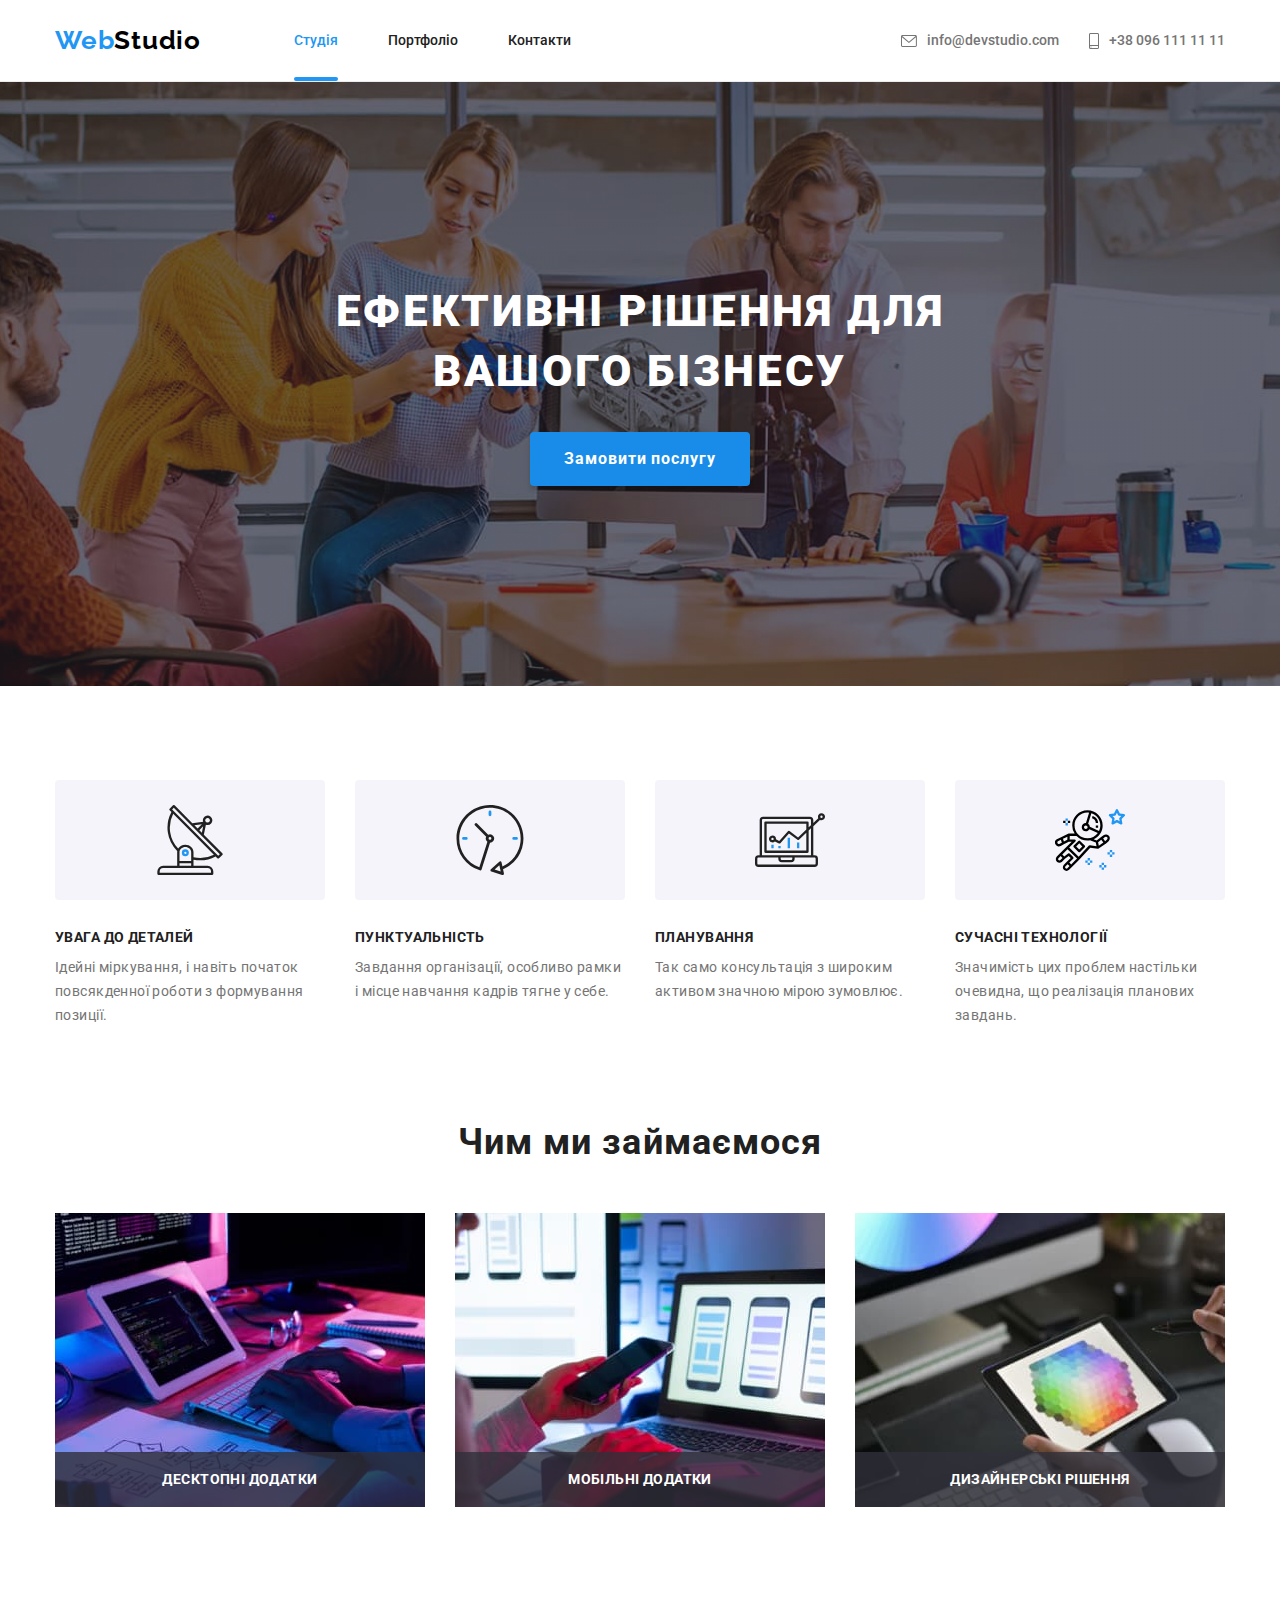
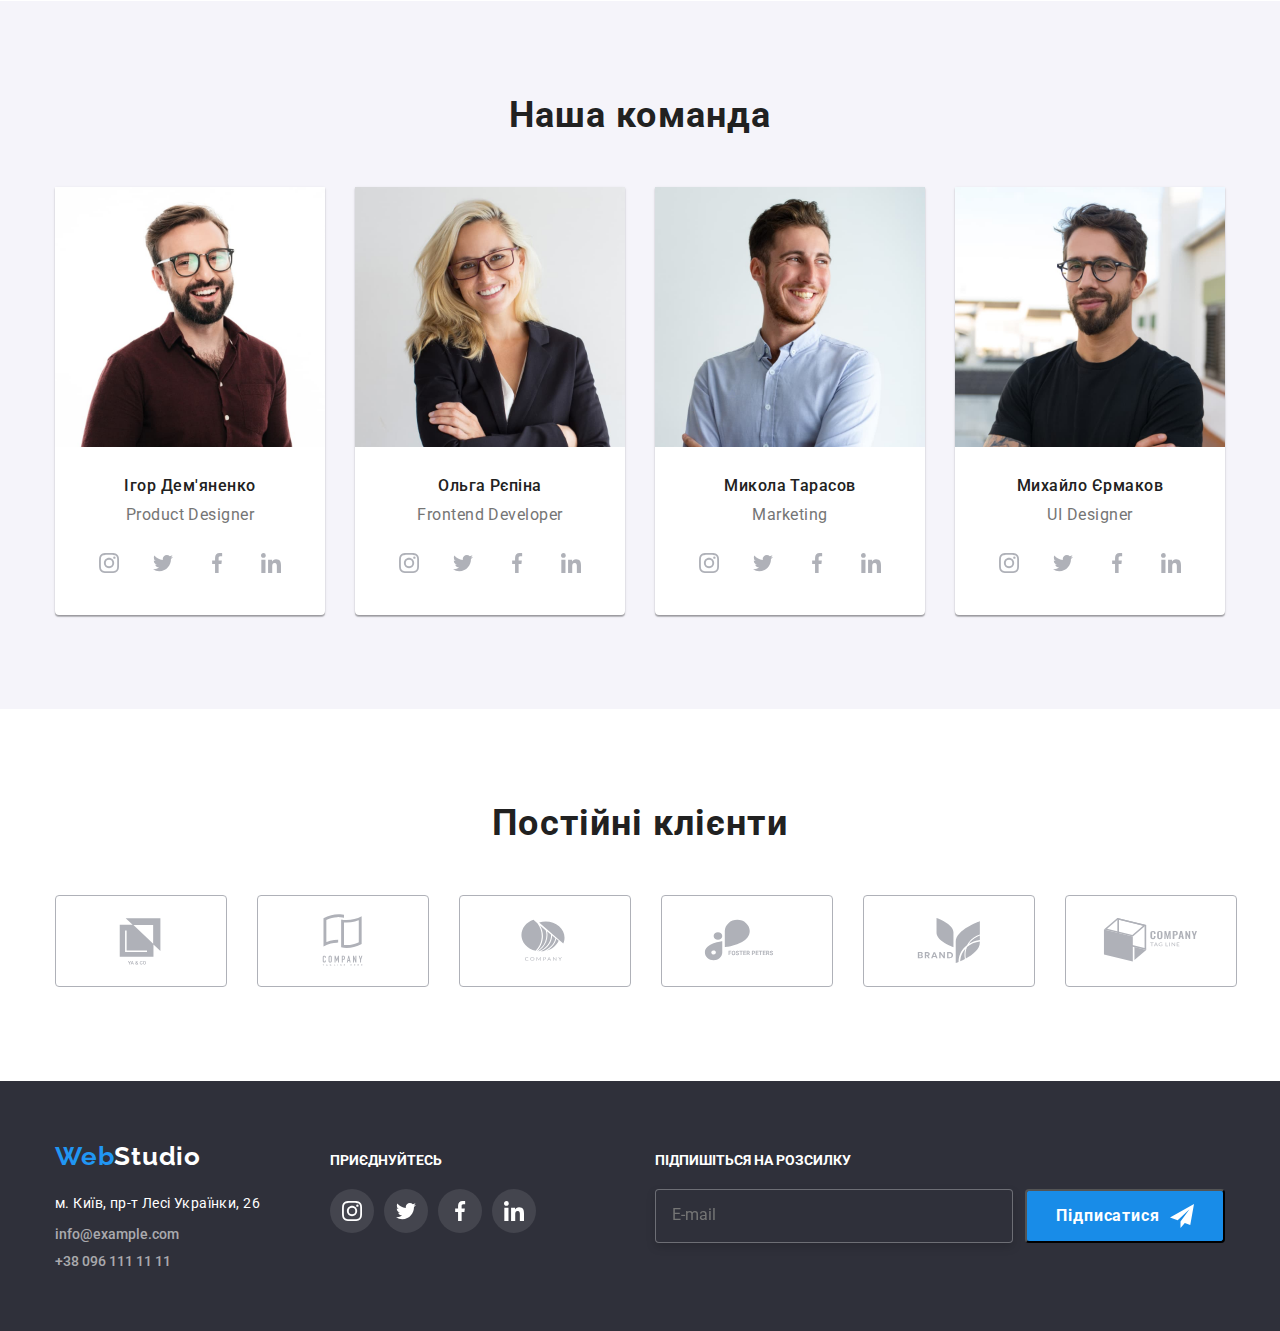
==== index.html @ 21796841 "added sass folder" ====
<!DOCTYPE html>
<html lang="uk">
<head>
    <meta charset="UTF-8">
    <meta http-equiv="X-UA-Compatible" content="IE=edge">
    <meta name="viewport" content="width=device-width, initial-scale=1.0">
    <link rel="preconnect" href="https://fonts.googleapis.com">
    <link rel="preconnect" href="https://fonts.gstatic.com" crossorigin>
    <link href="https://fonts.googleapis.com/css2?family=Raleway:wght@700&family=Roboto:wght@400;500;700;900&display=swap"
        rel="stylesheet">
        <link rel="stylesheet" href="./css/modern-normalize.css">
        <link rel="stylesheet" href="./css/styles.css">
    <title>WebStudio</title>
</head>
<body>
<!--Шапка-->
    <header class="page-header">
        <div class="container header-container">
    <a href="./index.html" class="header-logo"> <span class="logo-web">Web</span><span class="logo-studio">Studio</span></a>
    <nav class="navigation">
    <ul class="navigation-list list">
        <li class="navigation-link"> <a href="./index.html" class="link-current">Студія</a></li>
        <li class="navigation-link"> <a href="./portfolio.html">Портфоліо</a></li>
        <li class="navigation-link"> <a href="">Контакти</a></li>
    </ul>
</nav>
<ul class="contacts-list list">
    <li class="contacts-link"> 
        <a href="mailto:info@devstudio.com" class="contacts">
            <svg class="icon-contact" width="16" height="12">
                <use href="./images/icons.svg#icon-envelope">
    </use>
                </svg>
                info@devstudio.com
            </a>
</li>
    <li class="contacts-link"> 
        <a href="tel:+380961111111" class="contacts">
            <svg class="icon-contact" width="10" height="16">
                <use href="./images/icons.svg#icon-smartphone">
                </use>
            </svg>
            +38 096 111 11 11
        </a>
    </li>
</ul>
</div>
    </header>
<!--Герой-->
    <main>
        <section class="hero section">
            <div class="container">
            <h1 class="hero-text">Ефективні рішення для вашого бізнесу</h1>
            <button type="button" class="hero-btn" data-modal-open>Замовити послугу</button>
            </div>
        </section>
<section class="testimonials section">
    <div class="container">
    <h2 class="visually-hidden">Правила роботи</h2>
    <ul class="testimonials-scroll list">
        <li class="testimonials-item">
            <div class="block-testimonials">
                <svg class="testimonials-icons" width="70" height="70">
                    <use href="./images/icons.svg#icon-antenna">
                    </use>
                </svg>
            </div>
            <h3 class="testimonials-text">Увага до деталей</h3>
            <p class="testimonials-description">Ідейні міркування, і навіть початок повсякденної роботи з формування позиції.</p>
        </li>
        <li class="testimonials-item">
            <div class="block-testimonials">
                <svg class="testimonials-icons" width="70" height="70">
                    <use href="./images/icons.svg#icon-clock">
                    </use>
                </svg>
            </div>
            <h3 class="testimonials-text">Пунктуальність</h3>
            <p class="testimonials-description">Завдання організації, особливо рамки і місце навчання кадрів тягне у себе.</p>
        </li>
        <li class="testimonials-item">
            <div class="block-testimonials">
                <svg class="testimonials-icons" width="70" height="70">
                    <use href="./images/icons.svg#icon-diagram">
                    </use>
                </svg>
            </div>
            <h3 class="testimonials-text">Планування</h3>
            <p class="testimonials-description">Так само консультація з широким активом значною мірою зумовлює.</p>
        </li>
        <li class="testimonials-item">
            <div class="block-testimonials">
                <svg class="testimonials-icons" width="70" height="70">
                    <use href="./images/icons.svg#icon-astronaut">
                    </use>
                </svg>
            </div>
            <h3 class="testimonials-text">Сучасні технології</h3>
            <p class="testimonials-description">Значимість цих проблем настільки очевидна, що реалізація планових завдань.</p>
        </li>
    </ul>
    </div>
</section>
<section class="about-projects section">
    <div class="container">
    <h2 class="about-sections">Чим ми займаємося</h2>
    <ul class="about-scroll list">
        <li class="about-item"><img src="./images/keyboard.jpg" alt="створення коду за макетом" width="370">
            <div class="direction">
            <p class="text-direction">десктопні додатки</p>
        </div>
    </li>
        <li class="about-item"><img src="./images/cellphone.jpg" alt="виконання UX/UI дизайну" width="370">
            <div class="direction">
            <p class="text-direction">мобільні додатки</p>
        </div>
    </li>
        <li class="about-item"><img src="./images/rgb.jpg" alt="підбір кольору за допомогою RGB" width="370">
            <div class="direction">
            <p class="text-direction">дизайнерські рішення</p>
        </div>
    </li>  
</ul>
</div>
</section>
<section class="about-team section">
    <div class="container">
    <h2 class="about-sections">Наша команда</h2>
    <ul class="about-scroll list">
        <li class="team-item"> <img src="./images/team-member1.jpg" alt="Ігор Дем'яненко" width="270">
            <div class="team-description">
            <h3 class="about-names">Ігор Дем'яненко</h3>
        <p lang="en" class="about-jobs">Product Designer</p>
        <ul class="social-list list">
            <li class="teammate-social-item">
                <a href="" class="social-link">
                    <svg class="social-icon" width="20" height="20">
                        <use href="./images/icons.svg#icon-instagram"></use>
                    </svg>
                </a>
            </li>
            <li class="teammate-social-item">
                <a href="" class="social-link">
                    <svg class="social-icon" width="20" height="20">
                        <use href="./images/icons.svg#icon-twitter"></use>
                    </svg>
                </a>
            </li>
            <li class="teammate-social-item">
                <a href="" class="social-link">
                    <svg class="social-icon" width="20" height="20">
                        <use href="./images/icons.svg#icon-facebook"></use>
                    </svg>
                </a>
            </li>
            <li class="teammate-social-item">
                <a href="" class="social-link">
                    <svg class="social-icon" width="20" height="20">
                        <use href="./images/icons.svg#icon-linkedin"></use>
                    </svg>
                </a>
            </li>
        </ul>
    </div>
    </li>
    <li class="team-item"> <img src="./images/team-member2.jpg" alt="Ольга Рєпіна" width="270">
        <div class="team-description">
        <h3 class="about-names">Ольга Рєпіна</h3>
    <p lang="en" class="about-jobs">Frontend Developer</p>
    <ul class="social-list list">
        <li class="teammate-social-item">
            <a href="" class="social-link">
                <svg class="social-icon" width="20" height="20">
                    <use href="./images/icons.svg#icon-instagram"></use>
                </svg>
            </a>
        </li>
        <li class="teammate-social-item">
            <a href="" class="social-link">
                <svg class="social-icon" width="20" height="20">
                    <use href="./images/icons.svg#icon-twitter"></use>
                </svg>
            </a>
        </li>
        <li class="teammate-social-item">
            <a href="" class="social-link">
                <svg class="social-icon" width="20" height="20">
                    <use href="./images/icons.svg#icon-facebook"></use>
                </svg>
            </a>
        </li>
        <li class="teammate-social-item">
            <a href="" class="social-link">
                <svg class="social-icon" width="20" height="20">
                    <use href="./images/icons.svg#icon-linkedin"></use>
                </svg>
            </a>
        </li>
    </ul>
</div>
</li>
    <li class="team-item"><img src="./images/team-member3.jpg" alt="Микола Тарасов" width="270">
        <div class="team-description">
        <h3 class="about-names">Микола Тарасов</h3>
    <p lang="en" class="about-jobs">Marketing</p>
    <ul class="social-list list">
        <li class="teammate-social-item">
            <a href="" class="social-link">
                <svg class="social-icon" width="20" height="20">
                    <use href="./images/icons.svg#icon-instagram"></use>
                </svg>
            </a>
        </li>
        <li class="teammate-social-item">
            <a href="" class="social-link">
                <svg class="social-icon" width="20" height="20">
                    <use href="./images/icons.svg#icon-twitter"></use>
                </svg>
            </a>
        </li>
        <li class="teammate-social-item">
            <a href="" class="social-link">
                <svg class="social-icon" width="20" height="20">
                    <use href="./images/icons.svg#icon-facebook"></use>
                </svg>
            </a>
        </li>
        <li class="teammate-social-item">
            <a href="" class="social-link">
                <svg class="social-icon" width="20" height="20">
                    <use href="./images/icons.svg#icon-linkedin"></use>
                </svg>
            </a>
        </li>
    </ul>
</div>
</li>
    <li class="team-item"><img src="./images/team-member4.jpg" alt="Михайло Єрмаков" width="270">
        <div class="team-description">
        <h3 class="about-names">Михайло Єрмаков</h3>
    <p lang="en" class="about-jobs">UI Designer</p>
    <ul class="social-list list">
        <li class="teammate-social-item">
            <a href="" class="social-link">
                <svg class="social-icon" width="20" height="20">
                    <use href="./images/icons.svg#icon-instagram"></use>
                </svg>
            </a>
        </li>
        <li class="teammate-social-item">
            <a href="" class="social-link">
                <svg class="social-icon" width="20" height="20">
                    <use href="./images/icons.svg#icon-twitter"></use>
                </svg>
            </a>
        </li>
        <li class="teammate-social-item">
            <a href="" class="social-link">
                <svg class="social-icon" width="20" height="20">
                    <use href="./images/icons.svg#icon-facebook"></use>
                </svg>
            </a>
        </li>
        <li class="teammate-social-item">
            <a href="" class="social-link">
                <svg class="social-icon" width="20" height="20">
                    <use href="./images/icons.svg#icon-linkedin"></use>
                </svg>
            </a>
        </li>
    </ul>
</div>
</li>
    </ul>
    </div>
</section>
<!--Постоянные клиенты-->
<section class="clients section">
    <div class="container">
        <h2 class="about-sections">Постійні клієнти</h2>
        <ul class="our-clients list">
            <li class="logo-item"> 
                <a href="" class="clients-logo">
                    <svg class="clients-icon" width="106" height="60">
                    <use href="./images/icons.svg#icon-Client-1">
                    </use>
                    </svg>
                    </a>
            </li>
            <li class="logo-item"> 
                <a href="" class="clients-logo">
                    <svg class="clients-icon" width="106" height="60">
                    <use href="./images/icons.svg#icon-Client-2">
                    </use>
                    </svg>
                    </a>
            </li>
            <li class="logo-item"> 
                <a href="" class="clients-logo">
                    <svg class="clients-icon" width="106" height="60">
                    <use href="./images/icons.svg#icon-Client-3">
                    </use>
                    </svg>
                    </a>
            </li>
            <li class="logo-item"> 
                <a href="" class="clients-logo">
                    <svg class="clients-icon" width="106" height="60">
                    <use href="./images/icons.svg#icon-Client-4">
                    </use>
                    </svg>
                    </a>
                <li class="logo-item"> 
                    <a href="" class="clients-logo">
                        <svg class="clients-icon" width="106" height="60">
                        <use href="./images/icons.svg#icon-Client-5">
                        </use>
                        </svg>
                        </a>
                    <li class="logo-item">
                        <a href="" class="clients-logo">
                            <svg class="clients-icon" width="106" height="60">
                            <use href="./images/icons.svg#icon-Client-6">
                            </use>
                            </svg>
                            </a>
            </li>
        </ul>
    </div>
</section>
    </main>
    <footer class="page-footer">
        <div class="container footer-content">
            <div class="footer-container">
            <a href="./index.html" class="footer-logo"> <span class="footer-web">Web</span><span class="footer-studio">Studio</span></a>
            <address class="contact-address">
                <ul class="footer-contacts-list">
                    <li class="footer-contact-item list">
                        <a href="https://goo.gl/maps/eDtE6KMM95kPjkAP6" target="_blank" rel="noopener noreferrer"
                            class="map-link link">м. Київ, пр-т Лесі Українки, 26</a>
                    </li>
                    <li class="footer-contact-item list">
                        <a href="mailto:info@example.com" class="footer-contact-link link">info@example.com</a>
                    </li>
                    <li class="footer-contact-item list">
                        <a href="tel:+380991111111" class="footer-contact-link link">+38 096 111 11 11</a>
                    </li>
                </ul>
            </address>
        </div>
        <div class="footer-social">
            <h2 class="footer-social-title">приєднуйтесь</h2>
            <ul class="footer-social-list list">
                <li class="footer-social-item">
                    <a href="" class="footer-social-link social-link">
                        <svg class="footer-social-icon social-icon" width="20" height="20">
                            <use href="./images/icons.svg#icon-instagram"></use>
                        </svg>
                    </a>
                </li>
                <li class="footer-social-item">
                    <a href="" class="footer-social-link social-link">
                        <svg class="footer-social-icon social-icon" width="20" height="20">
                            <use href="./images/icons.svg#icon-twitter"></use>
                        </svg>
                    </a>
                </li>
                <li class="footer-social-item">
                    <a href="" class="footer-social-link social-link">
                        <svg class="footer-social-icon social-icon" width="20" height="20">
                            <use href="./images/icons.svg#icon-facebook"></use>
                        </svg>
                    </a>
                </li>
                <li class="footer-social-item">
                    <a href="" class="footer-social-link social-link">
                        <svg class="footer-social-icon social-icon" width="20" height="20">
                            <use href="./images/icons.svg#icon-linkedin"></use>
                        </svg>
                    </a>
                </li>
            </ul>
        </div>
        <div class="subscribe">
            <h2 class="subscribe-text">підпишіться на розсилку</h2>
            <form class="form-subscribe">
                <input type="email" name="email" class="subscribe-input" placeholder="E-mail">
            <button type="submit" class="subscribe-btn">Підписатися<svg class="icon-send" width="24" height="24">
                <use href="./images/icons.svg#icon-icon-send">
                </use>
            </svg></button>
            </form>
        </div>
        </div>
    </footer>
    <div class="backdrop is-hidden" data-modal>
        <div class="modal">
            <button type="button" class="modal-close" data-modal-close>
                <svg class="icon-close" width="18" height="18">
                    <use href="./images/icons.svg#icon-close"></use>
                </svg>
            </button>
            <p class="modal-text">Залиште свої дані, ми вам передзвонимо</p>
            <form class="modal-form">
                <div class="form-field">
                    <label for="name" class="form-label">Ім'я</label>
                    <div class="form-input-wrapper">
                        <input type="text" class="form-input" name="name" id="name" placeholder="">
                        <svg class="modal-icon" width="13" height="13">
                            <use href="./images/icons.svg#icon-person"></use>
                        </svg>
                    </div>  
                </div>
                <div class="form-field">
                    <label for="tel" class="form-label">Телефон</label>
                    <div class="form-input-wrapper">
                        <input type="tel" class="form-input" name="tel" id="tel" placeholder="">
                        <svg class="modal-icon" width="13" height="13">
                        <use href="./images/icons.svg#icon-tel"></use>
                    </svg>
                    </div>
                </div>
                <div class="form-field">
                    <label for="email" class="form-label">Пошта</label>
                    <div class="form-input-wrapper">
                    <input type="email" class="form-input" name="email" id="email" placeholder="">
                    <svg class="modal-icon" width="13" height="13">
                        <use href="./images/icons.svg#icon-mail"></use>
                    </svg>
                    </div>
                </div>
                <div class="comment-field">
                    <label for="user-message" class="modal-input-text">Коментар</label>
                    <textarea class="contact-form-message" name="user-message" id="user-message" placeholder="Введіть текст"></textarea>
                </div>
                <div class="checkbox-field">
                    <input type="checkbox" name="policy" class="modal-checkbox" id="modal-checkbox">
                    <label for="modal-checkbox" class="modal-checkbox-text">Погоджуюся з розсилкою та приймаю<a href="" class="agreement"> Умови договору</a></label>
                </div>
                <button type="submit" class="modal-btn">Відправити</button>
            </form>
        </div>
    </div>
    <script src="./js/modal.js"></script>
    </body>
    </html>
---- css/styles.css ----
:root {
    --primary-color: #ffffff;
    /*Цвет #212121 для ссылок вверху слева, кнопок, названий разделов и заглавий*/
    --title-color: #212121;
    --first-background-color: #2f303a;
    /*Цвет #757575 для контактов вверху справа и описательной части текста*/
    --contacts-list-color: #757575;
    --accent-color: #2196f3;
    --secondary-color: #000000;
    --footer-contact-color: rgba(255, 255, 255, 0.6);
    --border-solid-color: #eeeeee;
    --border-bottom-color: #ececec;
    --about-team-background-color: #f5f4fa;
    --hero-button-background-color: #188CE8;
    --our-clients-logo-color: #AFB1B8;
}
body {
    font-family: 'Roboto', sans-serif;
    background-color: var(--primary-color);
    color: var(--title-color);
}
.list {
    list-style: none;
}
p,
h1,
h2,
h3,
h4,
h5,
h6,
ul {
    margin: 0;
}
ul {
    padding: 0;
}
img {
    display: block;
    max-width: 100%;
    height: auto;
}
.section {
    padding: 94px 0;
}
.container {
    width: 1200px;
    padding: 0 15px;
    margin: 0 auto;
}
/*Шапка*/
.page-header {
    border-bottom: 1px solid var(--border-bottom-color);
}
.header-container {
display: flex;
align-items: center;
}
/*Логотип*/
.header-logo {
    font-family: Raleway;
    font-weight: 700;
    font-size: 26px;
    line-height: 1.2;
    letter-spacing: 0.03em;
    text-decoration: none;
    display: block;
    padding: 25px 0;
}
.logo-web {
color: var(--accent-color);
}
.logo-studio {
color: var(--secondary-color);
}
/*Коробочка для ссылок*/
.navigation {
    margin-left: 93px;
}
/*Коробочка для ссылок слева*/
.navigation-list {
display: flex;
align-items: center;
}
.navigation-list .link-current{
color: var(--accent-color);
}
/*Ссылки в шапке*/
.navigation-link a{
    font-weight: 500;
    font-size: 14px;
    line-height: 1.14;
    color: var(--title-color);
    text-decoration: none;
    display: block;
    padding: 32px 0;
    position: relative;
    transition: color 250ms cubic-bezier(0.4, 0, 0.2, 1);
}
.navigation-list .navigation-link:not(:last-child) {
    margin-right: 50px;
}
.navigation-list .link-current::after {
    content: '';
    display: block;
    width: 100%;
    height: 4px;
    border-radius: 2px;
    position: absolute;
    background-color: var(--accent-color);
    position: absolute;
    left: 0;
    bottom: 0;
}
/*Коробочка для контактов справа*/
.contacts-list {
    display: flex;
    align-items: center;
    margin-left: auto;
}
.contacts-link:not(:last-child) {
    margin-right: 30px;
}
.icon-contact {
    display: flex;
    margin-right: 10px;
    fill: currentColor;
    align-items: center;
    justify-content: center;
    transition: fill 250ms cubic-bezier(0.4, 0, 0.2, 1);
}
.icon-contact:hover {
    fill: var(--accent-color);
}
.contact-item:not(:last-child) {
    margin-right: 50px;
}
.current {
    color: var(--accent-color);
}
.contact-link:hover,
.contact-link:focus {
    color: var(--accent-color);
}
/*Контакты в шапке*/
.contacts-link a{
    font-weight: 500;
    font-size: 14px;
    line-height: 1.14;
    color: var(--contacts-list-color);
    text-decoration: none;
    display: flex;
    padding: 32px 0;
    transition: color 250ms cubic-bezier(0.4, 0, 0.2, 1);
}
.contacts {
    display: flex;
    align-items: center;
    justify-content: center;
}
/*Настройка hover и focus*/
.navigation-list a:hover,
.navigation-list a:focus,
.contact-detail a:hover,
.contact-detail a:focus,
.contacts-list a:hover,
.contacts-list a:focus
{
    color: var(--accent-color);
}
.hero-btn:hover,
.hero-btn:focus {
    background-color: var(--accent-color);
    color: var(--primary-color)
}
.filters-btn:hover,
.filters-btn:focus {
    background-color: var(--accent-color);
    color: var(--primary-color);
    box-shadow: 0px 3px 1px rgba(0, 0, 0, 0.1), 0px 1px 2px rgba(0, 0, 0, 0.08),
            0px 2px 2px rgba(0, 0, 0, 0.12);
}
/*Коробочка "Герой"*/
.hero {
    background-color: var(--first-background-color);
    padding: 200px 0;
    text-align: center;
    background-image: linear-gradient(rgba(47, 48, 58, 0.4),
                rgba(47, 48, 58, 0.4)),
            url(../images/hero-image.jpg);
        background-position: center;
        background-repeat: no-repeat;
        background-size: cover;
        max-width: 1600px;
        margin: 0 auto;
}
/*Название героя*/
.hero-text {
    font-weight: 900;
    font-size: 44px;
    line-height: 1.36;
    text-align: center;
    letter-spacing: 0.06em;
    text-transform: uppercase;
    color: var(--primary-color);
    margin: 0 auto 30px;
    width: 696px;
}
/*Кнопка заказа в разделе герой*/
.hero-btn {
    cursor: pointer;
    font-family: inherit;
    font-weight: 700;
    font-size: 16px;
    line-height: 1.88;
    text-align: center;
    letter-spacing: 0.06em;
    padding: 10px 32px;
    background-color: var(--hero-button-background-color);
    color: var(--primary-color);
    border-radius: 4px;
    border-color: transparent;
    box-shadow: 0px 4px 4px rgba(0, 0, 0, 0.15);
}
/*Коробочка "Правила работы"*/
/*Скрыть название "Правила работы" в разделе студии и "Фильтры" в разделе портфолио*/
.visually-hidden {
    position: absolute;
    white-space: nowrap;
    width: 1px;
    height: 1px;
    overflow: hidden;
    border: 0;
    padding: 0;
    clip: rect(0 0 0 0);
    clip-path: inset(50%);
    margin: -1px;
}
/*Коробочка для правила*/
.testimonials-scroll {
    display: flex;
}
.testionials.item {
        font-weight: normal;
        font-size: 14px;
        line-height: 1.71;
        letter-spacing: 0.03em;
        color: var(--contacts-list-color);
        align-items: center;
}
.testimonials-item:not(:last-child) {
    margin-right: 30px;
}
.block-testimonials {
    background-color: var(--about-team-background-color);
    display: flex;
    height: 120px;
    align-items: center;
    justify-content: center;
    margin-bottom: 30px;
    border-radius: 4px;
}
.testimonials-icons {
    align-items: center;
}
/*Название правил*/
.testimonials-text {
    font-weight: 700;
    font-size: 14px;
    line-height: 1.14;
    letter-spacing: 0.03em;
    text-transform: uppercase;
    color: var(--title-color);
    margin: 0 0 10px 0;
}
/*Описание правил*/
.testimonials-description {
    font-size: 14px;
    line-height: 1.71;
    letter-spacing: 0.03em;
    color: var(--contacts-list-color);
    width: 270px;
}
/*Коробочка "Чем мы занимаемся"*/
.about-projects {
    padding: 0 0 94px 0;
}
/*Название "Чем мы занимаемся""*/
.about-sections {
    font-weight: 700;
    font-size: 36px;
    line-height: 1.16;
    text-align: center;
    letter-spacing: 0.03em;
    color: var(--title-color);
    margin-bottom: 50px;
}
.about-scroll {
    display: flex;
}
.about-item {
    position: relative;
    align-items: center;
}
.about-item:not(:last-child) {
    margin-right: 30px;
}
.direction {
    display: flex;
    justify-content: center;
    width: 100%;
    padding: 27px 0;
    background: rgba(47, 48, 58, 0.8);
    position: absolute;
    left: 0;
    bottom: 0;
}
.text-direction {
    color: var(--primary-color);
    font-size: 14px;
    font-weight: 700;
    line-height: 1.14px;
    letter-spacing: 0.03em;
    text-transform: uppercase; 
}
/*Коробочка "Наша команда"*/
.about-team {
background-color: var(--about-team-background-color);
}
.team-item {
    box-shadow: 0px 1px 3px rgba(0, 0, 0, 0.12), 0px 1px 1px rgba(0, 0, 0, 0.14),
        0px 2px 1px rgba(0, 0, 0, 0.2);
    border-radius: 0px 0px 4px 4px;
    background-color: var(--primary-color);
}
.team-item:not(:last-child) {
    margin-right: 30px;
}
.team-description {
    text-align: center;
    padding: 30px 0;
}
/*Имена сотрудников*/
.about-names {
    font-size: 16px;
    font-weight: 500;
    line-height: 1.18;
    text-align: center;
    letter-spacing: 0.03em;
    color: var(--title-color);
    margin-bottom: 10px;
}
/*Должности сотрудников*/
.about-jobs {
    line-height: 1.18;
    text-align: center;
    letter-spacing: 0.03em;
    color: var(--contacts-list-color);
}
.social-list {
    display: flex;
    justify-content: center;
    margin-top: 16px;
}
.teammate-social-item {
        width: 44px;
        height: 44px;
        background-color: var(--primary-color);
}
.teammate-social-item+.teammate-social-item {
        margin-left: 10px;
 }
 .social-link {
        display: flex;
        align-items: center;
        justify-content: center;
        width: 100%;
        height: 100%;
        color: var(--our-clients-logo-color);
        border-radius: 50%;
        background-color: var(--primary-color);
        transition: color 250ms cubic-bezier(0.4, 0, 0.2, 1),
        background-color 250ms cubic-bezier(0.4, 0, 0.2, 1);
 }
 .social-link:hover,
 .social-link:focus {
     background-color: var(--accent-color);
     color: var(--primary-color);
 }
 .social-icon {
     fill: currentColor;
 }
/*Постоянные клиенты*/
.our-clients {
    display: flex;
}
.logo-item {
    width: 172px;
    height: 92px;
}
.clients-logo {
    display: flex;
    align-items: center;
    justify-content: center;
    border: 1px solid var(--our-clients-logo-color);
    border-radius: 4px;
    box-sizing: border-box;
    color: var(--our-clients-logo-color);
    padding: 16px 32px;
    width: 100%;
    height: 100%;
    transition: color 250ms cubic-bezier(0.4, 0, 0.2, 1),
            border 250ms cubic-bezier(0.4, 0, 0.2, 1);
}
.logo-item:not(:last-child) {
    margin-right: 30px;
}
.clients-logo:hover,
.clients-logo:focus {
    color: var(--accent-color);
    border: 1px solid var(--accent-color);
}
.clients-icon {
    fill: currentColor;
}
.clients-icon:hover,
.clients-icon:focus {
    color: var(--accent-color)
}
/*Футер*/
.page-footer {
background-color: var(--first-background-color);
padding: 60px 0;
}
.footer-content {
    display: flex;
    align-items:baseline;
}
.footer-logo {
    font-family: Raleway;
    font-weight: 700;
    font-size: 26px;
    line-height: 1.2;
    letter-spacing: 0.03em;
    text-decoration: none;
}
.footer-web {
    color: var(--accent-color);
}
.footer-studio {
    color: var(--primary-color);
}
/*Адрес в футере*/
.footer-contacts-list {
    display: block;
}
.contact-address {
    font-style: normal;
    margin-top: 20px;
}
.footer-contact-link {
    font-weight: 500;
    font-size: 14px;
    line-height: 1.33;
    color: var(--footer-contact-color);
    text-decoration: none;
    transition: color 250ms cubic-bezier(0.4, 0, 0.2, 1);
}
.footer-contact-link:hover,
.footer-contact-link:focus {
    color: var(--accent-color);
}
.map-link {
    font-size: 14px;
    line-height: 1.71;
    letter-spacing: 0.03em;
    color: var(--primary-color);
    text-decoration: none;
    transition: color 250ms cubic-bezier(0.4, 0, 0.2, 1);
}
.map-link:hover,
.map-link:focus {
    color: var(--accent-color);
}
.footer-contact-item +.footer-contact-item {
    margin-top: 9px;
}
/*Социальные сети в футере*/
.footer-social {
    margin-left: 70px;
}
.footer-social-title {
        font-size: 14px;
        line-height: 1.14;
        text-align: left;
        letter-spacing: 3%;
        text-transform: uppercase;
        color: var(--primary-color);
        margin-bottom: 20px;
}
.footer-social-list {
    display: flex;
    padding: 0;
}
.footer-social-item {
    width: 44px;
    height: 44px;
}
.footer-social-item:not(:last-child) {
    margin-right: 10px;
}
.footer-social-icon {
    fill: currentColor;
}
.footer-social-link {
    display: flex;
    align-items: center;
    justify-content: center;
    width: 100%;
    height: 100%;
    color: var(--primary-color);
    border-radius: 50%;
    background-color: rgba(255, 255, 255, 0.1);
}
/*Подпишись*/
.subscribe {
    margin-left: auto;
}
.subscribe-text {
    font-size: 14px;
    line-height: 1.14;
    text-align: left;
    text-transform: uppercase;
    color: var(--primary-color);
    margin-bottom: 20px;
}
.form-subscribe {
    display: flex;
}
.subscribe-input {
    align-items: center;
    color: rgba(255, 255, 255, 0.6);
    background-color: var(--first-background-color);
    border: 1px solid rgba(255, 255, 255, 0.3);
    width: 358px;
    padding: 15px 16px;
    filter: drop-shadow(0px 4px 4px rgba(0, 0, 0, 0.15));
    border-radius: 4px;
    margin-right: 12px;
}
.subscribe-btn {
    display: flex;
    justify-content: center;
    align-items: center;
    margin: 0;
    min-width: 200px;
    cursor: pointer;
    font-family: inherit;
    font-weight: 700;
    font-size: 16px;
    line-height: 1.87;
    text-align: center;
    letter-spacing: 0.06em;
    color: var(--primary-color);
    background-color: var(--hero-button-background-color);
    padding: 10px 28px;
    border-radius: 4px;
    transition: border 250ms cubic-bezier(0.4, 0, 0.2, 1),
            background-color 250ms cubic-bezier(0.4, 0, 0.2, 1),
            box-shadow 250ms cubic-bezier(0.4, 0, 0.2, 1);
}
.subscribe-btn:hover,
.subscribe-btn:focus {
    background-color: var(--accent-color);
}
.icon-send {
    fill: currentColor;
    margin-left: 10px;
}
/*Модальное окно*/
.backdrop {
    position: fixed;
    width: 100vw;
    height: 100vh;
    background-color: rgba(0, 0, 0, 0.2);
    top: 0;
    left: 0;
    opacity: 1;
    transition: opacity 250ms cubic-bezier(0.4, 0, 0.2, 1),
        visibility 250ms cubic-bezier(0.4, 0, 0.2, 1);
}

.backdrop.is-hidden .modal {
    transform: translate(-50%, -50%) scale(0.7);
}

.modal {
    position: absolute;
    width: 528px;
    height: 581px;
    background: var(--primary-color);
    box-shadow: 0px 1px 3px rgba(0, 0, 0, 0.12), 0px 1px 1px rgba(0, 0, 0, 0.14),
        0px 2px 1px rgba(0, 0, 0, 0.2);
    border-radius: 4px;
    top: 50%;
    left: 50%;
    transform: scale(1) translate(-50%, -50%);
    transition: transform 250ms cubic-bezier(0.4, 0, 0.2, 1);
    padding: 40px;
}
.modal-close {
    display: flex;
        align-items: center;
        justify-content: center;
        position: absolute;
        width: 30px;
        height: 30px;
        top: 8px;
        right: 8px;
        padding: 6px;
        color: var(--accent-color);
        background-color: var(--primary-color);
        border: 1px solid rgba(0, 0, 0, 0.1);
        border-radius: 50%;
        cursor: pointer;
    
        transition: fill 250ms cubic-bezier(0.4, 0, 0.2, 1),
            border 250ms cubic-bezier(0.4, 0, 0.2, 1);
}
.modal-close:hover,
.modal-close:focus {
    fill: currentColor;
    border: 1px solid var(--accent-color);
}
.is-hidden {
    visibility: hidden;
    opacity: 0;
    pointer-events: none;
}
.modal-text {
    position: relative;
    font-size: 20px;
    font-weight: 700;
    line-height: 1.15;
    text-align: center;
    letter-spacing: 0.03em;
    color: var(--title-color);
    margin-bottom: 12px;
}
.modal-form {
    display: block;
}
.form-field {
    margin-bottom: 10px;
}
.comment-field {
    display: flex;
    flex-direction: column;
    margin-bottom: 20px;
}
.modal-input-text {
    display: flex;
    flex-direction: column;
    margin-bottom: 4px;
    font-size: 12px;
    line-height: 1.17;
    letter-spacing: 0.01em;
    color: var(--contacts-list-color);
}
.form-label {
    display: flex;
    flex-direction: column;
    margin-bottom: 4px;
    font-size: 12px;
    line-height: 1.17;
    letter-spacing: 0.01em;
    color: var(--contacts-list-color);
}
.form-input-wrapper {
    position: relative;
}
.form-input:focus {
    border: 1px solid var(--accent-color);
}
.form-input:hover+.modal-icon,
.form-input:focus+.modal-icon {
    fill: var(--accent-color);
}
.form-input {
    transition: color 250ms cubic-bezier(0.4, 0, 0.2, 1),
            border 250ms cubic-bezier(0.4, 0, 0.2, 1);
    margin: 0;
    width: 100%;
    font-size: 14px;
    color: var(--secondary-color);
    padding: 12px 42px;
    border-radius: 4px;
    border: 1px solid rgba(33, 33, 33, 0.2);
    box-sizing: border-box;
}
.form-input:hover,
.form-input:focus,
.contact-form-message:hover,
.contact-form-message:focus {
    outline: 0;
    border: 1px solid var(--accent-color);
}
.contact-form-message {
    transition: color 250ms cubic-bezier(0.4, 0, 0.2, 1),
            border 250ms cubic-bezier(0.4, 0, 0.2, 1);
    width: 100%;
    height: 120px;
    padding: 12px 16px;
    border-radius: 4px;
    border: 1px solid rgba(33, 33, 33, 0.2);
    resize: none;
    color: var(--secondary-color);
}
.contact-form-message::placeholder {
    color: rgba(117, 117, 117, 0.5);
    font-size: 14px;
    line-height: 1.17;
    text-align: left;
    vertical-align: top;
    letter-spacing: 0.01em;
}
.checkbox-field {
    transition: color 250ms cubic-bezier(0.4, 0, 0.2, 1),
        outline 250ms cubic-bezier(0.4, 0, 0.2, 1),
        border 250ms cubic-bezier(0.4, 0, 0.2, 1);
    margin-bottom: 30px;
    display: flex;
    justify-content: center;
    align-items: center;
}
.modal-checkbox {
    position: absolute;
    appearance: none;
    -webkit-appearance: none;
    -moz-appearance: none;
}
.modal-checkbox-text {
    display: flex;
    justify-content: center;
    align-items: center;
    font-size: 14px;
    line-height: 1.7;
    letter-spacing: 0.03em;
    color: var(--contacts-list-color);
    width: 425px;
}
.modal-checkbox-text::before {
    content: "";
    width: 16px;
    height: 15px;
    border: 1px solid var(--title-color);
    margin-right: 7px;
    display: block;
    border-radius: 2px;
    transition: background-color 250ms cubic-bezier(0.4, 0, 0.2, 1);
}
.modal-checkbox:checked:focus+.modal-checkbox-text::before {
    background-color: var(--accent-color);
    background-image: url(../images/check.svg);
    background-size: cover;
    background-origin: border-box;
    background-position: center;
    background-repeat: no-repeat;
    border: none;
}
.agreement {
    margin-left: 5px;
    text-decoration-line: underline;
    text-decoration-skip-ink: none;
    color: var(--accent-color);
}
.modal-icon {
    transition: fill 250ms cubic-bezier(0.4, 0, 0.2, 1);
    position: absolute;
    top: 50%;
    left: 12px;
    transform: translateY(-50%);
    fill: var(--title-color);
}
.modal-btn {
    display: block;
    margin: 0 auto;
    cursor: pointer;
    font-family: inherit;
    font-weight: 700;
    font-size: 16px;
    line-height: 1.88;
    text-align: center;
    letter-spacing: 0.06em;
    padding: 10px 52px;
    background-color: var(--accent-color);
    color: var(--primary-color);
    border-radius: 4px;
    border: none;
}
.modal-btn:hover {
    background-color: var(--hero-button-background-color);
    box-shadow: 0px 4px 4px rgba(0, 0, 0, 0.15);
    transition: box-shadow 250ms cubic-bezier(0.4, 0, 0.2, 1);
}
/*Страница портфолио*/
/*Секция с кнопками фильтра*/
.filters-list {
    display: flex;
    justify-content: center;
    margin-bottom: 34px;
}
/*Кнопки фильтра*/
.filters-btn {
    cursor: pointer;
    font-family: inherit;
    font-weight: 500;
    font-size: 16px;
    line-height: 1.62;
    text-align: center;
    letter-spacing: 0.03em;
    color: var(--title-color);
    background-color: var(--about-team-background-color);
    padding: 6px 22px;
    border-radius: 4px;
    border: none;
    transition: color 250ms cubic-bezier(0.4, 0, 0.2, 1),
            background-color 250ms cubic-bezier(0.4, 0, 0.2, 1),
            box-shadow 250ms cubic-bezier(0.4, 0, 0.2, 1);
}
.filters-item:not(:last-child) {
    margin-right: 8px;
}
/*Секция с перечнем проектов*/

/*Коробочка для проектов*/
.project {
    display: flex;
    flex-wrap: wrap;
}

.project-list {
    background: var(--primary-color);
    box-sizing: border-box;
    transition: box-shadow 250ms cubic-bezier(0.4, 0, 0.2, 1);
}
.project-list:not(:nth-child(3n)) {
    margin-right: 30px;
}

.project-list:not(:nth-last-child(-n + 3)) {
    margin-bottom: 30px;
}
.project-item {
    display: block;
    text-decoration: none;
    transition: box-shadow 250ms cubic-bezier(0.4, 0, 0.2, 1);
}
.project-item:hover,
.project-item:focus {
    box-shadow: 0px 1px 1px rgba(0, 0, 0, 0.12), 0px 4px 4px rgba(0, 0, 0, 0.06),
        1px 4px 6px rgba(0, 0, 0, 0.16);
}
.project-list-content {
    padding: 20px 24px;
    border-top: none;
    border: 1px solid var(--border-solid-color);
}

.project-name {
    font-weight: 700;
    font-size: 18px;
    line-height: 2;
    letter-spacing: 0.06em;
    color: var(--title-color);
}

.project-type {
    line-height: 1.88;
    letter-spacing: 0.03em;
    color: var(--contacts-list-color);
    margin-top: 4px;
}

.project-list-img-wrapper {
    position: relative;
    overflow: hidden;
}

.portfolio-top-text {
    position: absolute;
    top: 0;
    left: 0;
    width: 100%;
    height: 100%;
    font-size: 18px;
    line-height: 1.56;
    letter-spacing: 0.03em;
    color: var(--primary-color);
    padding: 63px 24px;
    background-color: rgba(33, 150, 243, 0.9);
    overflow: auto;
    transform: translateY(100%);
    transition: transform 250ms cubic-bezier(0.4, 0, 0.2, 1);
}

.project-item:hover .portfolio-top-text,
.project-item:focus .portfolio-top-text {
    transform: translateY(0%);
}
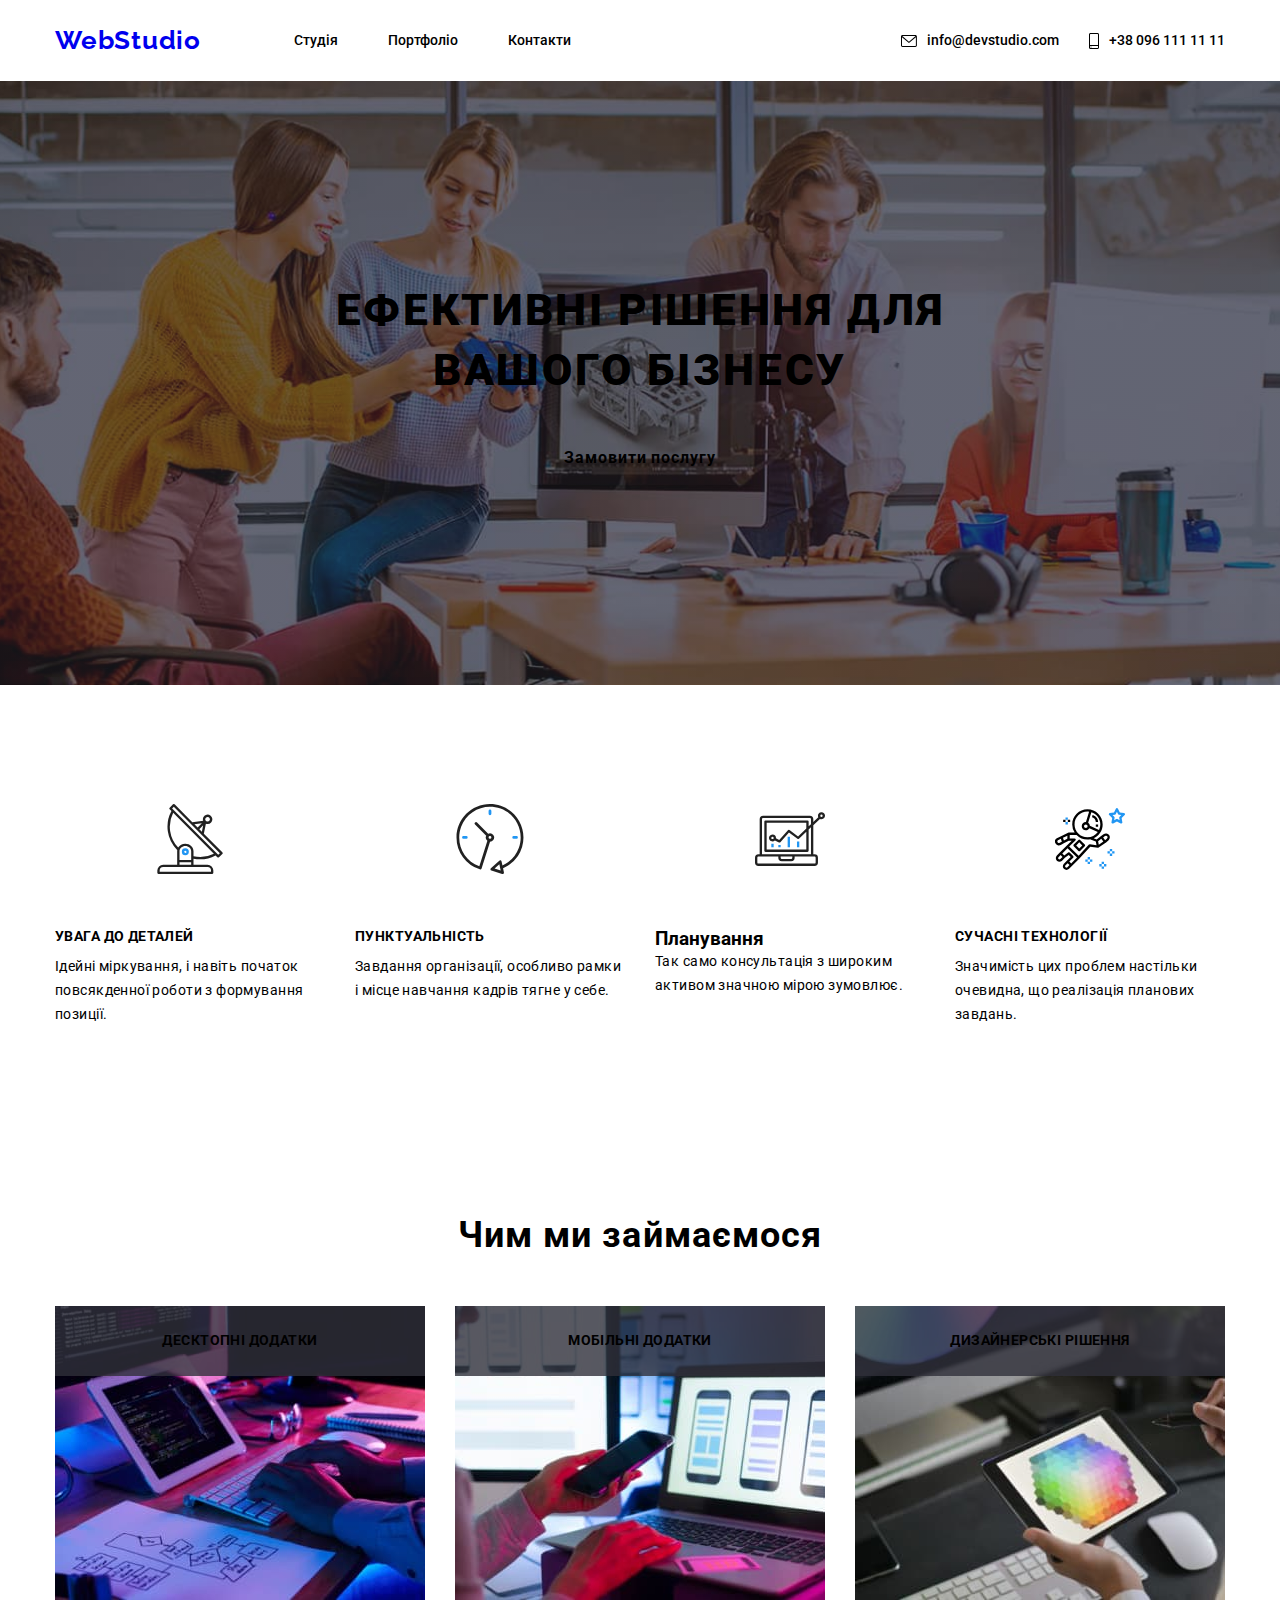
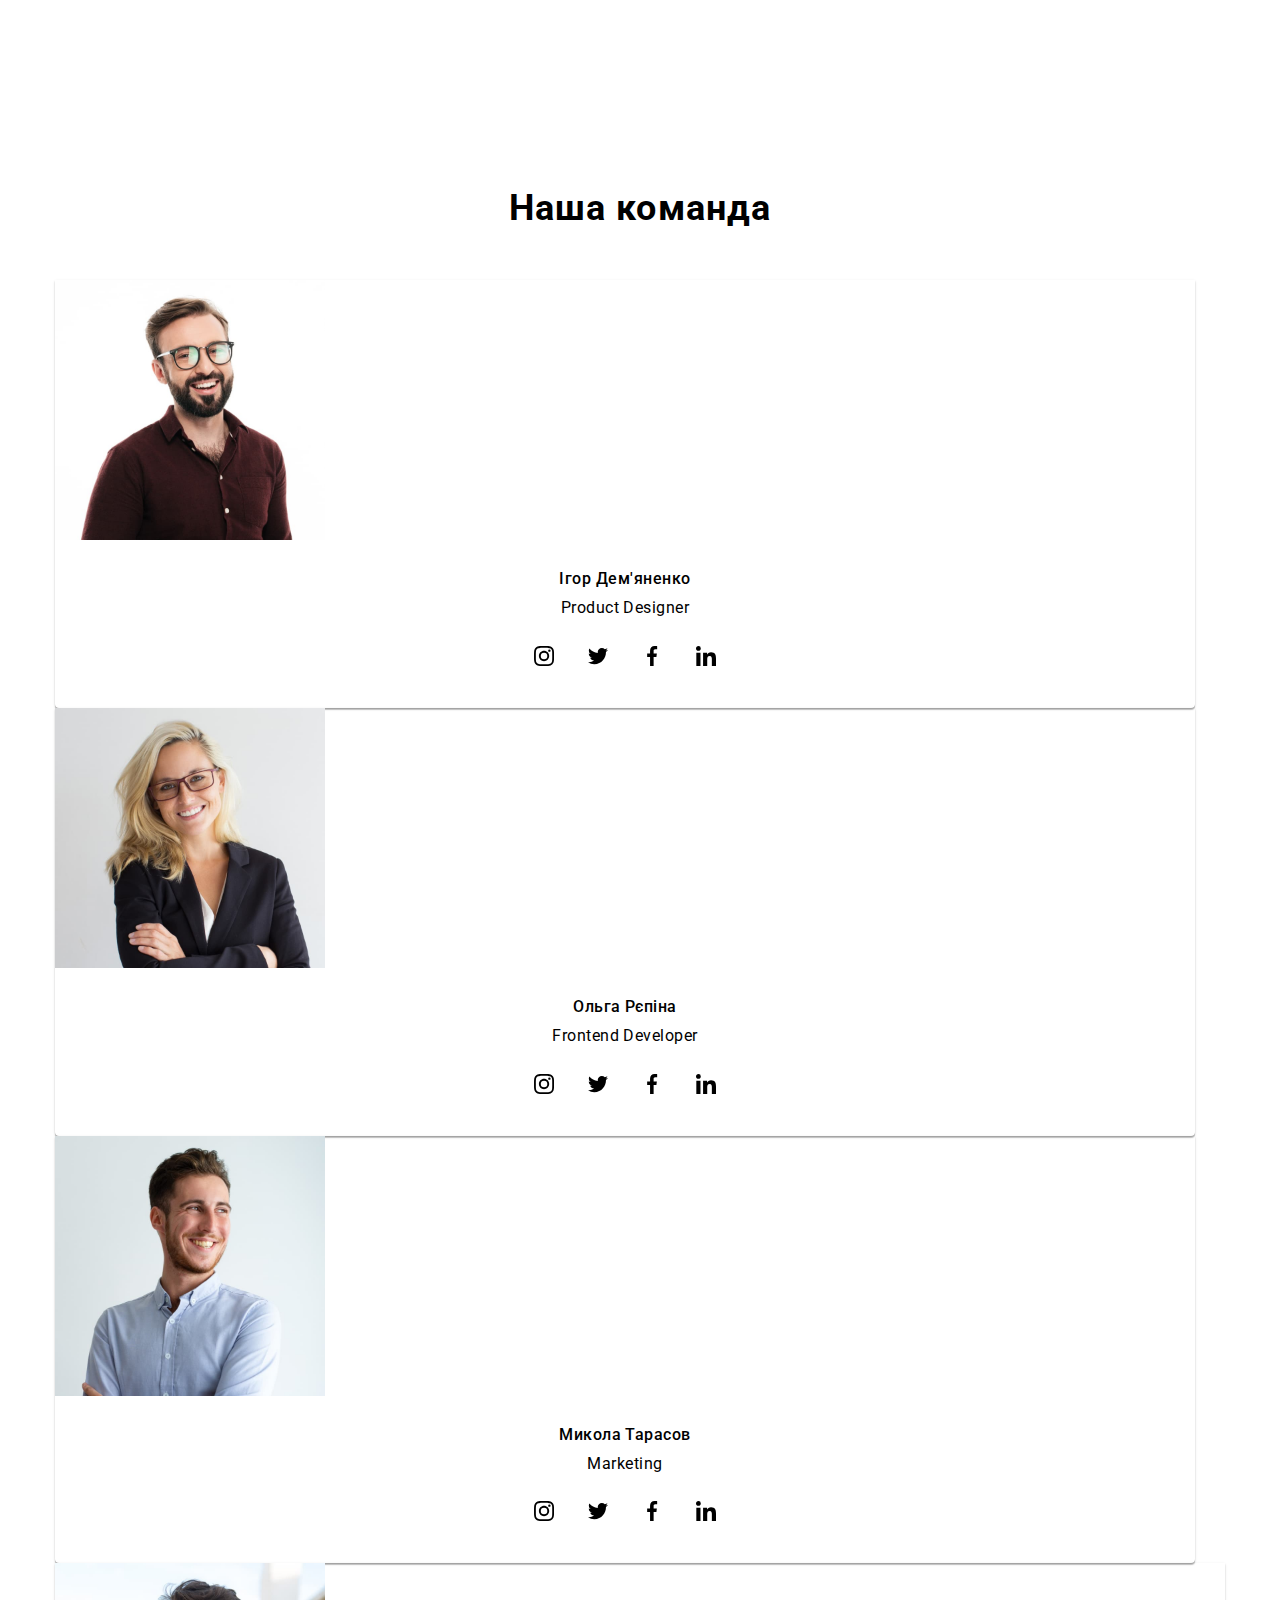
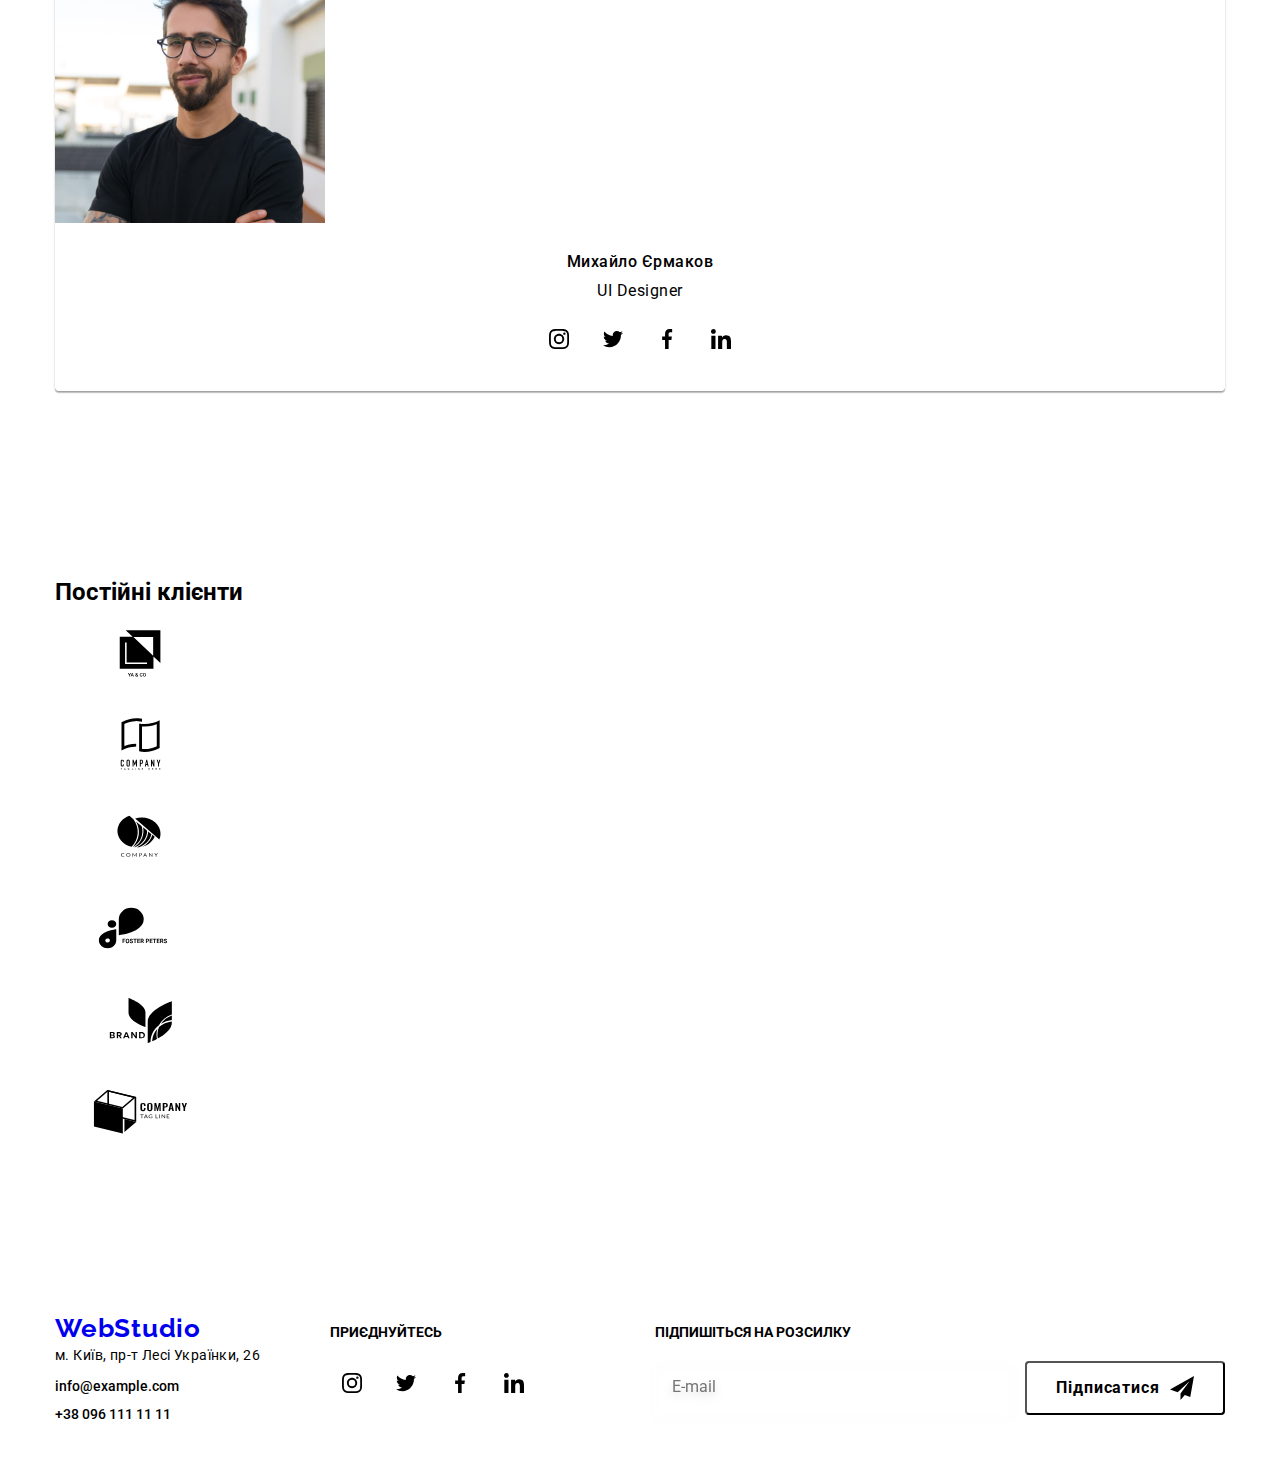
==== commit 8ada28d1: "mixins and placeholders added" ====
--- a/index.html
+++ b/index.html
@@ -9,34 +9,34 @@
     <link href="https://fonts.googleapis.com/css2?family=Raleway:wght@700&family=Roboto:wght@400;500;700;900&display=swap"
         rel="stylesheet">
         <link rel="stylesheet" href="./css/modern-normalize.css">
-        <link rel="stylesheet" href="./css/styles.css">
+        <link rel="stylesheet" href="./css/main.min.css">
     <title>WebStudio</title>
 </head>
 <body>
 <!--Шапка-->
     <header class="page-header">
         <div class="container header-container">
-    <a href="./index.html" class="header-logo"> <span class="logo-web">Web</span><span class="logo-studio">Studio</span></a>
+    <a href="./index.html" class="header-logo page-header__header-logo"> <span class="logo-web">Web</span><span class="logo-studio">Studio</span></a>
     <nav class="navigation">
     <ul class="navigation-list list">
-        <li class="navigation-link"> <a href="./index.html" class="link-current">Студія</a></li>
-        <li class="navigation-link"> <a href="./portfolio.html">Портфоліо</a></li>
-        <li class="navigation-link"> <a href="">Контакти</a></li>
+        <li class="navigation-list__item"> <a href="./index.html" class="navigation-list__link-current">Студія</a></li>
+        <li class="navigation-list__item"> <a href="./portfolio.html">Портфоліо</a></li>
+        <li class="navigation-list__item"> <a href="">Контакти</a></li>
     </ul>
 </nav>
 <ul class="contacts-list list">
-    <li class="contacts-link"> 
-        <a href="mailto:info@devstudio.com" class="contacts">
-            <svg class="icon-contact" width="16" height="12">
+    <li class="contacts-list__item"> 
+        <a href="mailto:info@devstudio.com" class="contacts-list__link">
+            <svg class="contacts-list__icon" width="16" height="12">
                 <use href="./images/icons.svg#icon-envelope">
     </use>
                 </svg>
                 info@devstudio.com
             </a>
 </li>
-    <li class="contacts-link"> 
-        <a href="tel:+380961111111" class="contacts">
-            <svg class="icon-contact" width="10" height="16">
+    <li class="contacts-list__item"> 
+        <a href="tel:+380961111111" class="contacts-list__link">
+            <svg class="contacts-list__icon" width="10" height="16">
                 <use href="./images/icons.svg#icon-smartphone">
                 </use>
             </svg>
@@ -50,112 +50,112 @@
     <main>
         <section class="hero section">
             <div class="container">
-            <h1 class="hero-text">Ефективні рішення для вашого бізнесу</h1>
+            <h1 class="hero__text">Ефективні рішення для вашого бізнесу</h1>
             <button type="button" class="hero-btn" data-modal-open>Замовити послугу</button>
             </div>
         </section>
 <section class="testimonials section">
     <div class="container">
     <h2 class="visually-hidden">Правила роботи</h2>
-    <ul class="testimonials-scroll list">
-        <li class="testimonials-item">
+    <ul class="testimonials-list list">
+        <li class="testimonials-list__item">
             <div class="block-testimonials">
-                <svg class="testimonials-icons" width="70" height="70">
+                <svg class="block-testimonials__icons" width="70" height="70">
                     <use href="./images/icons.svg#icon-antenna">
                     </use>
                 </svg>
             </div>
-            <h3 class="testimonials-text">Увага до деталей</h3>
-            <p class="testimonials-description">Ідейні міркування, і навіть початок повсякденної роботи з формування позиції.</p>
-        </li>
-        <li class="testimonials-item">
+            <h3 class="testimonials-list__text">Увага до деталей</h3>
+            <p class="testimonials-list__description">Ідейні міркування, і навіть початок повсякденної роботи з формування позиції.</p>
+        </li>
+        <li class="testimonials-list__item">
             <div class="block-testimonials">
-                <svg class="testimonials-icons" width="70" height="70">
+                <svg class="block-testimonials__icons" width="70" height="70">
                     <use href="./images/icons.svg#icon-clock">
                     </use>
                 </svg>
             </div>
-            <h3 class="testimonials-text">Пунктуальність</h3>
-            <p class="testimonials-description">Завдання організації, особливо рамки і місце навчання кадрів тягне у себе.</p>
-        </li>
-        <li class="testimonials-item">
+            <h3 class="testimonials-list__text">Пунктуальність</h3>
+            <p class="testimonials-list__description">Завдання організації, особливо рамки і місце навчання кадрів тягне у себе.</p>
+        </li>
+        <li class="testimonials-list__item">
             <div class="block-testimonials">
-                <svg class="testimonials-icons" width="70" height="70">
+                <svg class="block-testimonials__icons" width="70" height="70">
                     <use href="./images/icons.svg#icon-diagram">
                     </use>
                 </svg>
             </div>
             <h3 class="testimonials-text">Планування</h3>
-            <p class="testimonials-description">Так само консультація з широким активом значною мірою зумовлює.</p>
-        </li>
-        <li class="testimonials-item">
+            <p class="testimonials-list__description">Так само консультація з широким активом значною мірою зумовлює.</p>
+        </li>
+        <li class="testimonials-list__item">
             <div class="block-testimonials">
-                <svg class="testimonials-icons" width="70" height="70">
+                <svg class="block-testimonials__icons" width="70" height="70">
                     <use href="./images/icons.svg#icon-astronaut">
                     </use>
                 </svg>
             </div>
-            <h3 class="testimonials-text">Сучасні технології</h3>
-            <p class="testimonials-description">Значимість цих проблем настільки очевидна, що реалізація планових завдань.</p>
+            <h3 class="testimonials-list__text">Сучасні технології</h3>
+            <p class="testimonials-list__description">Значимість цих проблем настільки очевидна, що реалізація планових завдань.</p>
         </li>
     </ul>
     </div>
 </section>
-<section class="about-projects section">
+<section class="about section">
     <div class="container">
-    <h2 class="about-sections">Чим ми займаємося</h2>
-    <ul class="about-scroll list">
-        <li class="about-item"><img src="./images/keyboard.jpg" alt="створення коду за макетом" width="370">
-            <div class="direction">
-            <p class="text-direction">десктопні додатки</p>
+    <h2 class="about__name">Чим ми займаємося</h2>
+    <ul class="about-list list">
+        <li class="about-list__item"><img src="./images/keyboard.jpg" alt="створення коду за макетом" width="370">
+            <div class="about-list__direction">
+            <p class="about-list__direction-text">десктопні додатки</p>
         </div>
     </li>
-        <li class="about-item"><img src="./images/cellphone.jpg" alt="виконання UX/UI дизайну" width="370">
-            <div class="direction">
-            <p class="text-direction">мобільні додатки</p>
+        <li class="about-list__item"><img src="./images/cellphone.jpg" alt="виконання UX/UI дизайну" width="370">
+            <div class="about-list__direction">
+            <p class="about-list__direction-text">мобільні додатки</p>
         </div>
     </li>
-        <li class="about-item"><img src="./images/rgb.jpg" alt="підбір кольору за допомогою RGB" width="370">
-            <div class="direction">
-            <p class="text-direction">дизайнерські рішення</p>
+        <li class="about-list__item"><img src="./images/rgb.jpg" alt="підбір кольору за допомогою RGB" width="370">
+            <div class="about-list__direction">
+            <p class="about-list__direction-text">дизайнерські рішення</p>
         </div>
     </li>  
 </ul>
 </div>
 </section>
-<section class="about-team section">
+<section class="team section">
     <div class="container">
-    <h2 class="about-sections">Наша команда</h2>
-    <ul class="about-scroll list">
-        <li class="team-item"> <img src="./images/team-member1.jpg" alt="Ігор Дем'яненко" width="270">
-            <div class="team-description">
-            <h3 class="about-names">Ігор Дем'яненко</h3>
-        <p lang="en" class="about-jobs">Product Designer</p>
+    <h2 class="team__name">Наша команда</h2>
+    <ul class="team-list list">
+        <li class="team-list__item"> <img src="./images/team-member1.jpg" alt="Ігор Дем'яненко" width="270">
+            <div class="team-list__description">
+            <h3 class="team-list__names">Ігор Дем'яненко</h3>
+        <p lang="en" class="team-list__jobs">Product Designer</p>
         <ul class="social-list list">
-            <li class="teammate-social-item">
-                <a href="" class="social-link">
-                    <svg class="social-icon" width="20" height="20">
+            <li class="social-list__item">
+                <a href="" class="social-list__link">
+                    <svg class="social-list__icon" width="20" height="20">
                         <use href="./images/icons.svg#icon-instagram"></use>
                     </svg>
                 </a>
             </li>
-            <li class="teammate-social-item">
-                <a href="" class="social-link">
-                    <svg class="social-icon" width="20" height="20">
+            <li class="social-list__item">
+                <a href="" class="social-list__link">
+                    <svg class="social-list__icon" width="20" height="20">
                         <use href="./images/icons.svg#icon-twitter"></use>
                     </svg>
                 </a>
             </li>
-            <li class="teammate-social-item">
-                <a href="" class="social-link">
-                    <svg class="social-icon" width="20" height="20">
+            <li class="social-list__item">
+                <a href="" class="social-list__link">
+                    <svg class="social-list__icon" width="20" height="20">
                         <use href="./images/icons.svg#icon-facebook"></use>
                     </svg>
                 </a>
             </li>
-            <li class="teammate-social-item">
-                <a href="" class="social-link">
-                    <svg class="social-icon" width="20" height="20">
+            <li class="social-list__item">
+                <a href="" class="social-list__link">
+                    <svg class="social-list__icon" width="20" height="20">
                         <use href="./images/icons.svg#icon-linkedin"></use>
                     </svg>
                 </a>
@@ -163,35 +163,35 @@
         </ul>
     </div>
     </li>
-    <li class="team-item"> <img src="./images/team-member2.jpg" alt="Ольга Рєпіна" width="270">
-        <div class="team-description">
-        <h3 class="about-names">Ольга Рєпіна</h3>
-    <p lang="en" class="about-jobs">Frontend Developer</p>
+    <li class="team-list__item"> <img src="./images/team-member2.jpg" alt="Ольга Рєпіна" width="270">
+        <div class="team-list__description">
+        <h3 class="team-list__names">Ольга Рєпіна</h3>
+    <p lang="en" class="team-list__jobs">Frontend Developer</p>
     <ul class="social-list list">
-        <li class="teammate-social-item">
-            <a href="" class="social-link">
-                <svg class="social-icon" width="20" height="20">
+        <li class="social-list__item">
+            <a href="" class="social-list__link">
+                <svg class="social-list__icon" width="20" height="20">
                     <use href="./images/icons.svg#icon-instagram"></use>
                 </svg>
             </a>
         </li>
-        <li class="teammate-social-item">
-            <a href="" class="social-link">
-                <svg class="social-icon" width="20" height="20">
+        <li class="social-list__item">
+            <a href="" class="social-list__link">
+                <svg class="social-list__icon" width="20" height="20">
                     <use href="./images/icons.svg#icon-twitter"></use>
                 </svg>
             </a>
         </li>
-        <li class="teammate-social-item">
-            <a href="" class="social-link">
-                <svg class="social-icon" width="20" height="20">
+        <li class="social-list__item">
+            <a href="" class="social-list__link">
+                <svg class="social-list__icon" width="20" height="20">
                     <use href="./images/icons.svg#icon-facebook"></use>
                 </svg>
             </a>
         </li>
-        <li class="teammate-social-item">
-            <a href="" class="social-link">
-                <svg class="social-icon" width="20" height="20">
+        <li class="social-list__item">
+            <a href="" class="social-list__link">
+                <svg class="social-list__icon" width="20" height="20">
                     <use href="./images/icons.svg#icon-linkedin"></use>
                 </svg>
             </a>
@@ -199,35 +199,35 @@
     </ul>
 </div>
 </li>
-    <li class="team-item"><img src="./images/team-member3.jpg" alt="Микола Тарасов" width="270">
-        <div class="team-description">
-        <h3 class="about-names">Микола Тарасов</h3>
-    <p lang="en" class="about-jobs">Marketing</p>
+    <li class="team-list__item"><img src="./images/team-member3.jpg" alt="Микола Тарасов" width="270">
+        <div class="team-list__description">
+        <h3 class="team-list__names">Микола Тарасов</h3>
+    <p lang="en" class="team-list__jobs">Marketing</p>
     <ul class="social-list list">
-        <li class="teammate-social-item">
-            <a href="" class="social-link">
-                <svg class="social-icon" width="20" height="20">
+        <li class="social-list__item">
+            <a href="" class="social-list__link">
+                <svg class="social-list__icon" width="20" height="20">
                     <use href="./images/icons.svg#icon-instagram"></use>
                 </svg>
             </a>
         </li>
-        <li class="teammate-social-item">
-            <a href="" class="social-link">
-                <svg class="social-icon" width="20" height="20">
+        <li class="social-list__item">
+            <a href="" class="social-list__link">
+                <svg class="social-list__icon" width="20" height="20">
                     <use href="./images/icons.svg#icon-twitter"></use>
                 </svg>
             </a>
         </li>
-        <li class="teammate-social-item">
-            <a href="" class="social-link">
-                <svg class="social-icon" width="20" height="20">
+        <li class="social-list__item">
+            <a href="" class="social-list__link">
+                <svg class="social-list__icon" width="20" height="20">
                     <use href="./images/icons.svg#icon-facebook"></use>
                 </svg>
             </a>
         </li>
-        <li class="teammate-social-item">
-            <a href="" class="social-link">
-                <svg class="social-icon" width="20" height="20">
+        <li class="social-list__item">
+            <a href="" class="social-list__link">
+                <svg class="social-list__icon" width="20" height="20">
                     <use href="./images/icons.svg#icon-linkedin"></use>
                 </svg>
             </a>
@@ -235,35 +235,35 @@
     </ul>
 </div>
 </li>
-    <li class="team-item"><img src="./images/team-member4.jpg" alt="Михайло Єрмаков" width="270">
-        <div class="team-description">
-        <h3 class="about-names">Михайло Єрмаков</h3>
-    <p lang="en" class="about-jobs">UI Designer</p>
+    <li class="team-list__item"><img src="./images/team-member4.jpg" alt="Михайло Єрмаков" width="270">
+        <div class="team-list__description">
+        <h3 class="team-list__names">Михайло Єрмаков</h3>
+    <p lang="en" class="team-list__jobs">UI Designer</p>
     <ul class="social-list list">
-        <li class="teammate-social-item">
-            <a href="" class="social-link">
-                <svg class="social-icon" width="20" height="20">
+        <li class="social-list__item">
+            <a href="" class="social-list__link">
+                <svg class="social-list__icon" width="20" height="20">
                     <use href="./images/icons.svg#icon-instagram"></use>
                 </svg>
             </a>
         </li>
-        <li class="teammate-social-item">
-            <a href="" class="social-link">
-                <svg class="social-icon" width="20" height="20">
+        <li class="social-list__item">
+            <a href="" class="social-list__link">
+                <svg class="social-list__icon" width="20" height="20">
                     <use href="./images/icons.svg#icon-twitter"></use>
                 </svg>
             </a>
         </li>
-        <li class="teammate-social-item">
-            <a href="" class="social-link">
-                <svg class="social-icon" width="20" height="20">
+        <li class="social-list__item">
+            <a href="" class="social-list__link">
+                <svg class="social-list__icon" width="20" height="20">
                     <use href="./images/icons.svg#icon-facebook"></use>
                 </svg>
             </a>
         </li>
-        <li class="teammate-social-item">
-            <a href="" class="social-link">
-                <svg class="social-icon" width="20" height="20">
+        <li class="social-list__item">
+            <a href="" class="social-list__link">
+                <svg class="social-list__icon" width="20" height="20">
                     <use href="./images/icons.svg#icon-linkedin"></use>
                 </svg>
             </a>
@@ -277,49 +277,49 @@
 <!--Постоянные клиенты-->
 <section class="clients section">
     <div class="container">
-        <h2 class="about-sections">Постійні клієнти</h2>
-        <ul class="our-clients list">
-            <li class="logo-item"> 
-                <a href="" class="clients-logo">
-                    <svg class="clients-icon" width="106" height="60">
+        <h2 class="clients__name">Постійні клієнти</h2>
+        <ul class="clients-list list">
+            <li class="clients-list__item"> 
+                <a href="" class="clients-list__logo">
+                    <svg class="clients-list__icon" width="106" height="60">
                     <use href="./images/icons.svg#icon-Client-1">
                     </use>
                     </svg>
                     </a>
             </li>
-            <li class="logo-item"> 
-                <a href="" class="clients-logo">
-                    <svg class="clients-icon" width="106" height="60">
+            <li class="clients-list__item"> 
+                <a href="" class="clients-list__logo">
+                    <svg class="clients-list__icon" width="106" height="60">
                     <use href="./images/icons.svg#icon-Client-2">
                     </use>
                     </svg>
                     </a>
             </li>
-            <li class="logo-item"> 
-                <a href="" class="clients-logo">
-                    <svg class="clients-icon" width="106" height="60">
+            <li class="clients-list__item"> 
+                <a href="" class="clients-list__logo">
+                    <svg class="clients-list__icon" width="106" height="60">
                     <use href="./images/icons.svg#icon-Client-3">
                     </use>
                     </svg>
                     </a>
             </li>
-            <li class="logo-item"> 
-                <a href="" class="clients-logo">
-                    <svg class="clients-icon" width="106" height="60">
+            <li class="clients-list__item"> 
+                <a href="" class="clients-list__logo">
+                    <svg class="clients-list__icon" width="106" height="60">
                     <use href="./images/icons.svg#icon-Client-4">
                     </use>
                     </svg>
                     </a>
-                <li class="logo-item"> 
-                    <a href="" class="clients-logo">
-                        <svg class="clients-icon" width="106" height="60">
+                <li class="clients-list__item"> 
+                    <a href="" class="clients-list__logo">
+                        <svg class="clients-list__icon" width="106" height="60">
                         <use href="./images/icons.svg#icon-Client-5">
                         </use>
                         </svg>
                         </a>
-                    <li class="logo-item">
-                        <a href="" class="clients-logo">
-                            <svg class="clients-icon" width="106" height="60">
+                    <li class="clients-list__item">
+                        <a href="" class="clients-list__logo">
+                            <svg class="clients-list__icon" width="106" height="60">
                             <use href="./images/icons.svg#icon-Client-6">
                             </use>
                             </svg>
@@ -332,47 +332,47 @@
     <footer class="page-footer">
         <div class="container footer-content">
             <div class="footer-container">
-            <a href="./index.html" class="footer-logo"> <span class="footer-web">Web</span><span class="footer-studio">Studio</span></a>
+            <a href="./index.html" class="footer-logo page-footer_footer-logo"> <span class="footer-web">Web</span><span class="footer-studio">Studio</span></a>
             <address class="contact-address">
                 <ul class="footer-contacts-list">
-                    <li class="footer-contact-item list">
+                    <li class="footer-contacts-list__item list">
                         <a href="https://goo.gl/maps/eDtE6KMM95kPjkAP6" target="_blank" rel="noopener noreferrer"
                             class="map-link link">м. Київ, пр-т Лесі Українки, 26</a>
                     </li>
-                    <li class="footer-contact-item list">
+                    <li class="footer-contacts-list__item list">
                         <a href="mailto:info@example.com" class="footer-contact-link link">info@example.com</a>
                     </li>
-                    <li class="footer-contact-item list">
+                    <li class="footer-contacts-list__item list">
                         <a href="tel:+380991111111" class="footer-contact-link link">+38 096 111 11 11</a>
                     </li>
                 </ul>
             </address>
         </div>
         <div class="footer-social">
-            <h2 class="footer-social-title">приєднуйтесь</h2>
+            <h2 class="footer-social__title">приєднуйтесь</h2>
             <ul class="footer-social-list list">
-                <li class="footer-social-item">
+                <li class="footer-social-list__item">
                     <a href="" class="footer-social-link social-link">
                         <svg class="footer-social-icon social-icon" width="20" height="20">
                             <use href="./images/icons.svg#icon-instagram"></use>
                         </svg>
                     </a>
                 </li>
-                <li class="footer-social-item">
+                <li class="footer-social-list__item">
                     <a href="" class="footer-social-link social-link">
                         <svg class="footer-social-icon social-icon" width="20" height="20">
                             <use href="./images/icons.svg#icon-twitter"></use>
                         </svg>
                     </a>
                 </li>
-                <li class="footer-social-item">
+                <li class="footer-social-list__item">
                     <a href="" class="footer-social-link social-link">
                         <svg class="footer-social-icon social-icon" width="20" height="20">
                             <use href="./images/icons.svg#icon-facebook"></use>
                         </svg>
                     </a>
                 </li>
-                <li class="footer-social-item">
+                <li class="footer-social-list__item">
                     <a href="" class="footer-social-link social-link">
                         <svg class="footer-social-icon social-icon" width="20" height="20">
                             <use href="./images/icons.svg#icon-linkedin"></use>
@@ -382,7 +382,7 @@
             </ul>
         </div>
         <div class="subscribe">
-            <h2 class="subscribe-text">підпишіться на розсилку</h2>
+            <h2 class="subscribe__text">підпишіться на розсилку</h2>
             <form class="form-subscribe">
                 <input type="email" name="email" class="subscribe-input" placeholder="E-mail">
             <button type="submit" class="subscribe-btn">Підписатися<svg class="icon-send" width="24" height="24">
--- a/css/main.min.css
+++ b/css/main.min.css
@@ -0,0 +1 @@
+body{font-family:"Roboto",sans-serif;background-color:var(--primary-color);color:var(--title-color)}.list{list-style:none}p,h1,h2,h3,h4,h5,h6,ul{margin:0}ul{padding:0}img{display:block;max-width:100%;height:auto}.section{padding:94px 0}.container{width:1200px;padding:0 15px;margin:0 auto}.visually-hidden{position:absolute;white-space:nowrap;width:1px;height:1px;overflow:hidden;border:0;padding:0;clip:rect(0 0 0 0);-webkit-clip-path:inset(50%);clip-path:inset(50%);margin:-1px}.current{color:var(--accent-color)}.backdrop{position:fixed;top:0;left:0}.block-testimonials,.footer-social-link,.social-list__link,.contacts-list__link,.contacts-list__icon,.clients-list__logo,.subscribe-btn{display:-webkit-box;display:-ms-flexbox;display:flex;-webkit-box-pack:center;-ms-flex-pack:center;justify-content:center;-webkit-box-align:center;-ms-flex-align:center;align-items:center}.filters-btn,.modal-btn{cursor:pointer;text-align:center}.about-list__direction,.project-list-img-wrapper__overlay,.navigation-list .navigation-list__link-current::after{position:absolute;top:0;left:0}.project-list{display:-webkit-box;display:-ms-flexbox;display:flex;-ms-flex-wrap:wrap;flex-wrap:wrap}.page-header__header-logo{font-size:26px;font-weight:700;line-height:1.2;letter-spacing:.03em;font-family:Raleway;text-decoration:none;display:block;padding:25px 0}.header-logo{font-size:26px;font-weight:700;line-height:1.2;letter-spacing:.03em;font-family:Raleway;text-decoration:none;display:block}.logo-web{color:var(--accent-color)}.logo-studio{color:var(--secondary-color)}.footer-logo{font-size:26px;font-weight:700;line-height:1.2;letter-spacing:.03em;font-family:Raleway;text-decoration:none}.footer-web{color:var(--accent-color)}.footer-studio{color:var(--primary-color)}.contact-address{font-style:normal}.page-footer__contact-address{font-style:normal;margin-top:20px}.map-link{font-size:14px;line-height:1.71;letter-spacing:.03em;color:var(--primary-color);text-decoration:none;-webkit-transition:color 250ms cubic-bezier(0.4, 0, 0.2, 1);transition:color 250ms cubic-bezier(0.4, 0, 0.2, 1)}.map-link:hover,.map-link:focus{color:var(--accent-color)}.backdrop{width:100vw;height:100vh;background-color:rgba(0,0,0,.2);opacity:1;-webkit-transition:opacity 250ms cubic-bezier(0.4, 0, 0.2, 1),visibility 250ms cubic-bezier(0.4, 0, 0.2, 1);transition:opacity 250ms cubic-bezier(0.4, 0, 0.2, 1),visibility 250ms cubic-bezier(0.4, 0, 0.2, 1)}.backdrop.is-hidden .modal{-webkit-transform:translate(-50%, -50%) scale(0.7);transform:translate(-50%, -50%) scale(0.7)}.subscribe{margin-left:auto}.subscribe__text{font-size:14px;line-height:1.14;text-align:left;text-transform:uppercase;color:var(--primary-color);margin-bottom:20px}.form-subscribe{display:-webkit-box;display:-ms-flexbox;display:flex}.subscribe-input{-webkit-box-align:center;-ms-flex-align:center;align-items:center;color:rgba(255,255,255,.6);background-color:var(--first-background-color);border:1px solid rgba(255,255,255,.3);width:358px;padding:15px 16px;-webkit-filter:drop-shadow(0px 4px 4px rgba(0, 0, 0, 0.15));filter:drop-shadow(0px 4px 4px rgba(0, 0, 0, 0.15));border-radius:4px;margin-right:12px}.subscribe-btn{margin:0;min-width:200px;cursor:pointer;font-family:inherit;font-weight:700;font-size:16px;line-height:1.87;text-align:center;letter-spacing:.06em;color:var(--primary-color);background-color:var(--hero-button-background-color);padding:10px 28px;border-radius:4px;-webkit-transition:border 250ms cubic-bezier(0.4, 0, 0.2, 1),background-color 250ms cubic-bezier(0.4, 0, 0.2, 1),-webkit-box-shadow 250ms cubic-bezier(0.4, 0, 0.2, 1);transition:border 250ms cubic-bezier(0.4, 0, 0.2, 1),background-color 250ms cubic-bezier(0.4, 0, 0.2, 1),-webkit-box-shadow 250ms cubic-bezier(0.4, 0, 0.2, 1);transition:border 250ms cubic-bezier(0.4, 0, 0.2, 1),background-color 250ms cubic-bezier(0.4, 0, 0.2, 1),box-shadow 250ms cubic-bezier(0.4, 0, 0.2, 1);transition:border 250ms cubic-bezier(0.4, 0, 0.2, 1),background-color 250ms cubic-bezier(0.4, 0, 0.2, 1),box-shadow 250ms cubic-bezier(0.4, 0, 0.2, 1),-webkit-box-shadow 250ms cubic-bezier(0.4, 0, 0.2, 1)}.subscribe-btn:hover,.subscribe-btn:focus{background-color:var(--accent-color)}.icon-send{fill:currentColor;margin-left:10px}.modal{position:absolute;width:528px;height:581px;background:var(--primary-color);-webkit-box-shadow:0px 1px 3px rgba(0,0,0,.12),0px 1px 1px rgba(0,0,0,.14),0px 2px 1px rgba(0,0,0,.2);box-shadow:0px 1px 3px rgba(0,0,0,.12),0px 1px 1px rgba(0,0,0,.14),0px 2px 1px rgba(0,0,0,.2);border-radius:4px;top:50%;left:50%;-webkit-transform:scale(1) translate(-50%, -50%);transform:scale(1) translate(-50%, -50%);-webkit-transition:-webkit-transform 250ms cubic-bezier(0.4, 0, 0.2, 1);transition:-webkit-transform 250ms cubic-bezier(0.4, 0, 0.2, 1);transition:transform 250ms cubic-bezier(0.4, 0, 0.2, 1);transition:transform 250ms cubic-bezier(0.4, 0, 0.2, 1), -webkit-transform 250ms cubic-bezier(0.4, 0, 0.2, 1);padding:40px}.modal-close{width:30px;height:30px;display:-webkit-box;display:-ms-flexbox;display:flex;-webkit-box-align:center;-ms-flex-align:center;align-items:center;-webkit-box-pack:center;-ms-flex-pack:center;justify-content:center;position:absolute;top:8px;right:8px;padding:6px;color:var(--accent-color);background-color:var(--primary-color);border:1px solid rgba(0,0,0,.1);border-radius:50%;cursor:pointer;-webkit-transition:fill 250ms cubic-bezier(0.4, 0, 0.2, 1),border 250ms cubic-bezier(0.4, 0, 0.2, 1);transition:fill 250ms cubic-bezier(0.4, 0, 0.2, 1),border 250ms cubic-bezier(0.4, 0, 0.2, 1)}.modal-close:hover,.modal-close:focus{fill:currentColor;border:1px solid var(--accent-color)}.is-hidden{visibility:hidden;opacity:0;pointer-events:none}.modal-text{font-size:20px;font-weight:700;line-height:1.15;letter-spacing:.03em;position:relative;text-align:center;color:var(--title-color);margin-bottom:12px}.modal-form{display:block}.modal-icon{-webkit-transition:fill 250ms cubic-bezier(0.4, 0, 0.2, 1);transition:fill 250ms cubic-bezier(0.4, 0, 0.2, 1);position:absolute;top:50%;left:12px;-webkit-transform:translateY(-50%);transform:translateY(-50%);fill:var(--title-color)}.modal-btn{font-size:16px;font-weight:700;line-height:1.88;letter-spacing:.06em;display:block;margin:0 auto;font-family:inherit;padding:10px 52px;background-color:var(--accent-color);color:var(--primary-color);border-radius:4px;border:none}.modal-btn:hover{background-color:var(--hero-button-background-color);-webkit-box-shadow:0px 4px 4px rgba(0,0,0,.15);box-shadow:0px 4px 4px rgba(0,0,0,.15);-webkit-transition:-webkit-box-shadow 250ms cubic-bezier(0.4, 0, 0.2, 1);transition:-webkit-box-shadow 250ms cubic-bezier(0.4, 0, 0.2, 1);transition:box-shadow 250ms cubic-bezier(0.4, 0, 0.2, 1);transition:box-shadow 250ms cubic-bezier(0.4, 0, 0.2, 1), -webkit-box-shadow 250ms cubic-bezier(0.4, 0, 0.2, 1)}.agreement{margin-left:5px;-webkit-text-decoration-line:underline;text-decoration-line:underline;-webkit-text-decoration-skip-ink:none;text-decoration-skip-ink:none;color:var(--accent-color)}.clients__name{display:-webkit-box;display:-ms-flexbox;display:flex}.clients-list__item{width:172px;height:92px}.clients-list__logo{width:100%;height:100%;border:1px solid var(--our-clients-logo-color);border-radius:4px;-webkit-box-sizing:border-box;box-sizing:border-box;color:var(--our-clients-logo-color);padding:16px 32px;-webkit-transition:color 250ms cubic-bezier(0.4, 0, 0.2, 1),border 250ms cubic-bezier(0.4, 0, 0.2, 1);transition:color 250ms cubic-bezier(0.4, 0, 0.2, 1),border 250ms cubic-bezier(0.4, 0, 0.2, 1)}.clients-list__logo:hover,.clients-list__logo:focus{color:var(--accent-color);border:1px solid var(--accent-color)}.clients-list__item:not(:last-child){margin-right:30px}.clients-list__icon{fill:currentColor}.clients-list__icon:hover,.clients-list__icon:focus{color:var(--accent-color)}.contacts-list{display:-webkit-box;display:-ms-flexbox;display:flex;-webkit-box-align:center;-ms-flex-align:center;align-items:center;margin-left:auto}.contacts-list__item:not(:last-child){margin-right:30px}.contacts-list__icon{margin-right:10px;fill:currentColor;-webkit-transition:fill 250ms cubic-bezier(0.4, 0, 0.2, 1);transition:fill 250ms cubic-bezier(0.4, 0, 0.2, 1)}.contacts-list__icon:hover{fill:var(--accent-color)}.contact-item:not(:last-child){margin-right:50px}.contact-link:hover,.contact-link:focus{color:var(--accent-color)}.contacts-list__item a{font-weight:500;font-size:14px;line-height:1.14;color:var(--contacts-list-color);text-decoration:none;display:-webkit-box;display:-ms-flexbox;display:flex;padding:32px 0;-webkit-transition:color 250ms cubic-bezier(0.4, 0, 0.2, 1);transition:color 250ms cubic-bezier(0.4, 0, 0.2, 1)}.filters-list{display:-webkit-box;display:-ms-flexbox;display:flex;-webkit-box-pack:center;-ms-flex-pack:center;justify-content:center;margin-bottom:34px}.filters-list__item:not(:last-child){margin-right:8px}.filters-btn{font-size:16px;font-weight:500;line-height:1.62;letter-spacing:.03em;font-family:inherit;color:var(--title-color);background-color:var(--about-team-background-color);padding:6px 22px;border-radius:4px;border:none;-webkit-transition:color 250ms cubic-bezier(0.4, 0, 0.2, 1),background-color 250ms cubic-bezier(0.4, 0, 0.2, 1),-webkit-box-shadow 250ms cubic-bezier(0.4, 0, 0.2, 1);transition:color 250ms cubic-bezier(0.4, 0, 0.2, 1),background-color 250ms cubic-bezier(0.4, 0, 0.2, 1),-webkit-box-shadow 250ms cubic-bezier(0.4, 0, 0.2, 1);transition:color 250ms cubic-bezier(0.4, 0, 0.2, 1),background-color 250ms cubic-bezier(0.4, 0, 0.2, 1),box-shadow 250ms cubic-bezier(0.4, 0, 0.2, 1);transition:color 250ms cubic-bezier(0.4, 0, 0.2, 1),background-color 250ms cubic-bezier(0.4, 0, 0.2, 1),box-shadow 250ms cubic-bezier(0.4, 0, 0.2, 1),-webkit-box-shadow 250ms cubic-bezier(0.4, 0, 0.2, 1)}.filters-btn:hover,.filters-btn:focus{background-color:var(--accent-color);color:var(--primary-color);-webkit-box-shadow:0px 3px 1px rgba(0,0,0,.1),0px 1px 2px rgba(0,0,0,.08),0px 2px 2px rgba(0,0,0,.12);box-shadow:0px 3px 1px rgba(0,0,0,.1),0px 1px 2px rgba(0,0,0,.08),0px 2px 2px rgba(0,0,0,.12)}.page-footer{background-color:var(--first-background-color);padding:60px 0}.footer-content{display:-webkit-box;display:-ms-flexbox;display:flex;-webkit-box-align:baseline;-ms-flex-align:baseline;align-items:baseline}.footer-contacts-list{display:block}.footer-contact-link{font-weight:500;font-size:14px;line-height:1.33;color:var(--footer-contact-color);text-decoration:none;-webkit-transition:color 250ms cubic-bezier(0.4, 0, 0.2, 1);transition:color 250ms cubic-bezier(0.4, 0, 0.2, 1)}.footer-contact-link:hover,.footer-contact-link:focus{color:var(--accent-color)}.footer-contacts-list__item+.footer-contacts-list__item{margin-top:9px}.page-header{border-bottom:1px solid var(--border-bottom-color)}.header-container{display:-webkit-box;display:-ms-flexbox;display:flex;-webkit-box-align:center;-ms-flex-align:center;align-items:center}.hero{background-color:var(--first-background-color);padding:200px 0;text-align:center;background-image:-webkit-gradient(linear, left top, left bottom, from(rgba(47, 48, 58, 0.4)), to(rgba(47, 48, 58, 0.4))),url(../images/hero-image.jpg);background-image:linear-gradient(rgba(47, 48, 58, 0.4), rgba(47, 48, 58, 0.4)),url(../images/hero-image.jpg);background-position:center;background-repeat:no-repeat;background-size:cover;max-width:1600px;margin:0 auto}.hero__text{font-size:44px;font-weight:900;line-height:1.36;letter-spacing:.06em;text-align:center;text-transform:uppercase;color:var(--primary-color);margin:0 auto 30px;width:696px}.hero-btn{font-size:16px;font-weight:700;line-height:1.88;letter-spacing:.06em;cursor:pointer;font-family:inherit;padding:10px 32px;background-color:var(--hero-button-background-color);color:var(--primary-color);border-radius:4px;border-color:rgba(0,0,0,0);-webkit-box-shadow:0px 4px 4px rgba(0,0,0,.15);box-shadow:0px 4px 4px rgba(0,0,0,.15)}.hero-btn:hover,.hero-btn:focus{background-color:var(--accent-color);color:var(--primary-color)}.navigation{margin-left:93px}.navigation-list{display:-webkit-box;display:-ms-flexbox;display:flex;-webkit-box-align:center;-ms-flex-align:center;align-items:center}.navigation-list .navigation-list__link-current{color:var(--accent-color)}.navigation-list__item a{font-weight:500;font-size:14px;line-height:1.14;color:var(--title-color);text-decoration:none;display:block;padding:32px 0;position:relative;-webkit-transition:color 250ms cubic-bezier(0.4, 0, 0.2, 1);transition:color 250ms cubic-bezier(0.4, 0, 0.2, 1)}.navigation-list .navigation-list__item:not(:last-child){margin-right:50px}.navigation-list .navigation-list__link-current::after{width:100%;height:4px;content:"";display:block;border-radius:2px;background-color:var(--accent-color)}.navigation-list a:hover,.navigation-list a:focus,.contact-detail a:hover,.contact-detail a:focus,.contacts-list a:hover,.contacts-list a:focus{color:var(--accent-color)}.project-list__item{background:var(--primary-color);-webkit-box-sizing:border-box;box-sizing:border-box;-webkit-transition:-webkit-box-shadow 250ms cubic-bezier(0.4, 0, 0.2, 1);transition:-webkit-box-shadow 250ms cubic-bezier(0.4, 0, 0.2, 1);transition:box-shadow 250ms cubic-bezier(0.4, 0, 0.2, 1);transition:box-shadow 250ms cubic-bezier(0.4, 0, 0.2, 1), -webkit-box-shadow 250ms cubic-bezier(0.4, 0, 0.2, 1)}.project-list__item:not(:nth-child(3n)){margin-right:30px}.project-list__item:not(:nth-last-child(-n+3)){margin-bottom:30px}.project-list__link{display:block;text-decoration:none;-webkit-transition:-webkit-box-shadow 250ms cubic-bezier(0.4, 0, 0.2, 1);transition:-webkit-box-shadow 250ms cubic-bezier(0.4, 0, 0.2, 1);transition:box-shadow 250ms cubic-bezier(0.4, 0, 0.2, 1);transition:box-shadow 250ms cubic-bezier(0.4, 0, 0.2, 1), -webkit-box-shadow 250ms cubic-bezier(0.4, 0, 0.2, 1)}.project-list__link:hover,.project-list__link:focus{-webkit-box-shadow:0px 1px 1px rgba(0,0,0,.12),0px 4px 4px rgba(0,0,0,.06),1px 4px 6px rgba(0,0,0,.16);box-shadow:0px 1px 1px rgba(0,0,0,.12),0px 4px 4px rgba(0,0,0,.06),1px 4px 6px rgba(0,0,0,.16)}.project-list-content{padding:20px 24px;border-top:none;border:1px solid var(--border-solid-color)}.project-content__name{font-size:18px;font-weight:700;line-height:2;letter-spacing:.06em;color:var(--title-color)}.project-content__type{line-height:1.88;letter-spacing:.03em;color:var(--contacts-list-color);margin-top:4px}.project-list-img-wrapper{position:relative;overflow:hidden}.project-list-img-wrapper__overlay{width:100%;height:100%;font-size:18px;line-height:1.56;letter-spacing:.03em;color:var(--primary-color);padding:63px 24px;background-color:rgba(33,150,243,.9);overflow:auto;-webkit-transform:translateY(100%);transform:translateY(100%);-webkit-transition:-webkit-transform 250ms cubic-bezier(0.4, 0, 0.2, 1);transition:-webkit-transform 250ms cubic-bezier(0.4, 0, 0.2, 1);transition:transform 250ms cubic-bezier(0.4, 0, 0.2, 1);transition:transform 250ms cubic-bezier(0.4, 0, 0.2, 1), -webkit-transform 250ms cubic-bezier(0.4, 0, 0.2, 1)}.project-list-img-wrapper__overlay:hover .project-list-img-wrapper__overlay,.project-list-img-wrapper__overlay:focus .project-list-img-wrapper__overlay{-webkit-transform:translateY(0%);transform:translateY(0%)}.social-list{display:-webkit-box;display:-ms-flexbox;display:flex;-webkit-box-pack:center;-ms-flex-pack:center;justify-content:center;margin-top:16px}.social-list__item{width:44px;height:44px;background-color:var(--primary-color)}.social-list__item+.social-list__item{margin-left:10px}.social-list__link{width:100%;height:100%;color:var(--our-clients-logo-color);border-radius:50%;background-color:var(--primary-color);-webkit-transition:color 250ms cubic-bezier(0.4, 0, 0.2, 1),background-color 250ms cubic-bezier(0.4, 0, 0.2, 1);transition:color 250ms cubic-bezier(0.4, 0, 0.2, 1),background-color 250ms cubic-bezier(0.4, 0, 0.2, 1)}.social-list__link:hover,.social-list__link:focus{background-color:var(--accent-color);color:var(--primary-color)}.social-icon{fill:currentColor}.footer-social{margin-left:70px}.footer-social__title{font-size:14px;line-height:1.14;text-align:left;letter-spacing:3%;text-transform:uppercase;color:var(--primary-color);margin-bottom:20px}.footer-social-list{display:-webkit-box;display:-ms-flexbox;display:flex;padding:0}.footer-social-list__item{width:44px;height:44px}.footer-social-list__item:not(:last-child){margin-right:10px}.footer-social-icon{fill:currentColor}.footer-social-link{width:100%;height:100%;color:var(--primary-color);border-radius:50%;background-color:rgba(255,255,255,.1)}.team{background-color:var(--about-team-background-color)}.team-list__item{-webkit-box-shadow:0px 1px 3px rgba(0,0,0,.12),0px 1px 1px rgba(0,0,0,.14),0px 2px 1px rgba(0,0,0,.2);box-shadow:0px 1px 3px rgba(0,0,0,.12),0px 1px 1px rgba(0,0,0,.14),0px 2px 1px rgba(0,0,0,.2);border-radius:0px 0px 4px 4px;background-color:var(--primary-color)}.team-list__item:not(:last-child){margin-right:30px}.team-list__description{text-align:center;padding:30px 0}.team-list__names{font-size:16px;font-weight:500;line-height:1.18;letter-spacing:.03em;text-align:center;color:var(--title-color);margin-bottom:10px}.team-list__jobs{line-height:1.18;text-align:center;letter-spacing:.03em;color:var(--contacts-list-color)}.team__name{font-size:36px;font-weight:700;line-height:1.16;letter-spacing:.03em;text-align:center;color:var(--title-color);margin-bottom:50px}.testimonials-list{display:-webkit-box;display:-ms-flexbox;display:flex}.testionials.item{font-size:14px;font-weight:400;line-height:1.71;letter-spacing:.03em;color:var(--contacts-list-color);-webkit-box-align:center;-ms-flex-align:center;align-items:center}.testimonials-list__item:not(:last-child){margin-right:30px}.block-testimonials{background-color:var(--about-team-background-color);height:120px;margin-bottom:30px;border-radius:4px}.block-testimonials__icons{-webkit-box-align:center;-ms-flex-align:center;align-items:center}.testimonials-list__text{font-size:14px;font-weight:700;line-height:1.14;letter-spacing:.03em;text-transform:uppercase;color:var(--title-color);margin:0 0 10px 0}.testimonials-list__description{font-size:14px;line-height:1.71;letter-spacing:.03em;color:var(--contacts-list-color);width:270px}.about-projects{padding:0 0 94px 0}.about__name{font-size:36px;font-weight:700;line-height:1.16;letter-spacing:.03em;text-align:center;color:var(--title-color);margin-bottom:50px}.about-list{display:-webkit-box;display:-ms-flexbox;display:flex}.about-list__item{position:relative;-webkit-box-align:center;-ms-flex-align:center;align-items:center}.about-list__item:not(:last-child){margin-right:30px}.about-list__direction{display:-webkit-box;display:-ms-flexbox;display:flex;-webkit-box-pack:center;-ms-flex-pack:center;justify-content:center;width:100%;padding:27px 0;background:rgba(47,48,58,.8)}.about-list__direction-text{color:var(--primary-color);font-size:14px;font-weight:700;line-height:1.14;letter-spacing:.03em;text-transform:uppercase}/*# sourceMappingURL=main.min.css.map */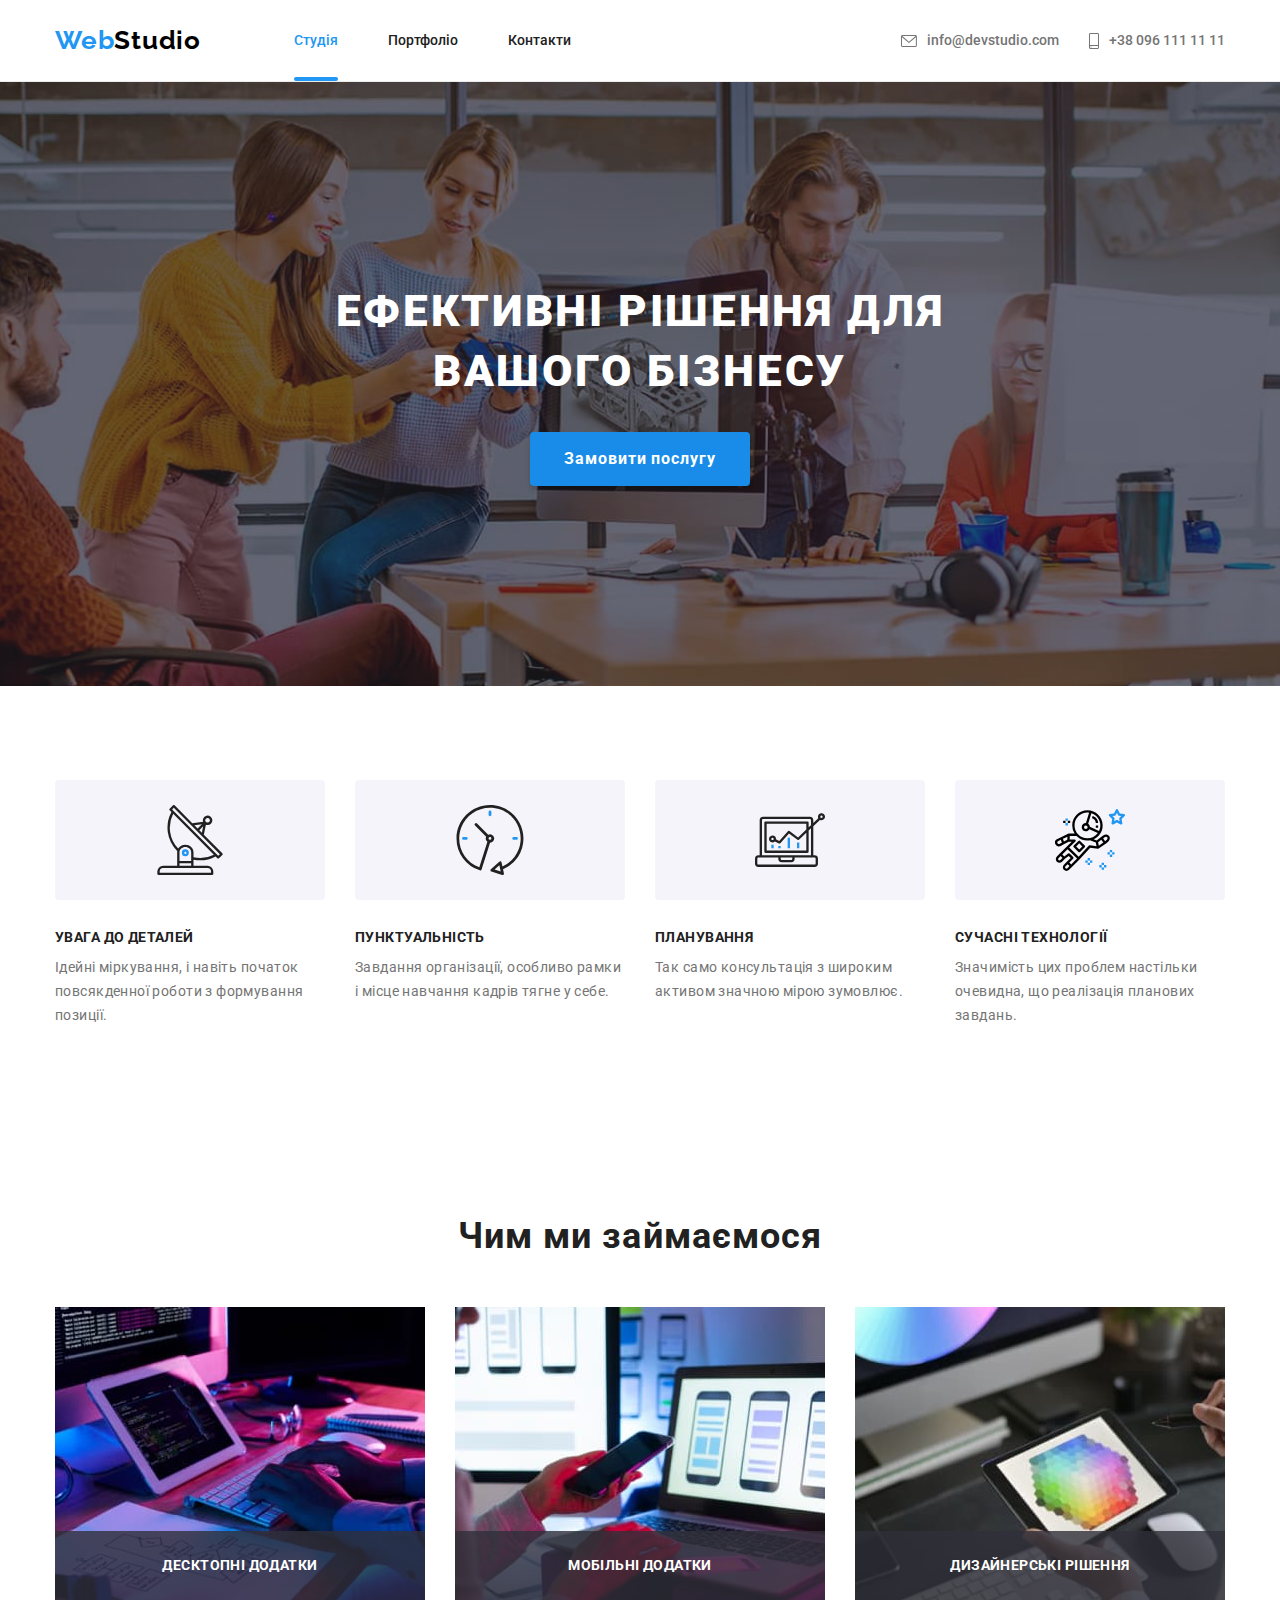
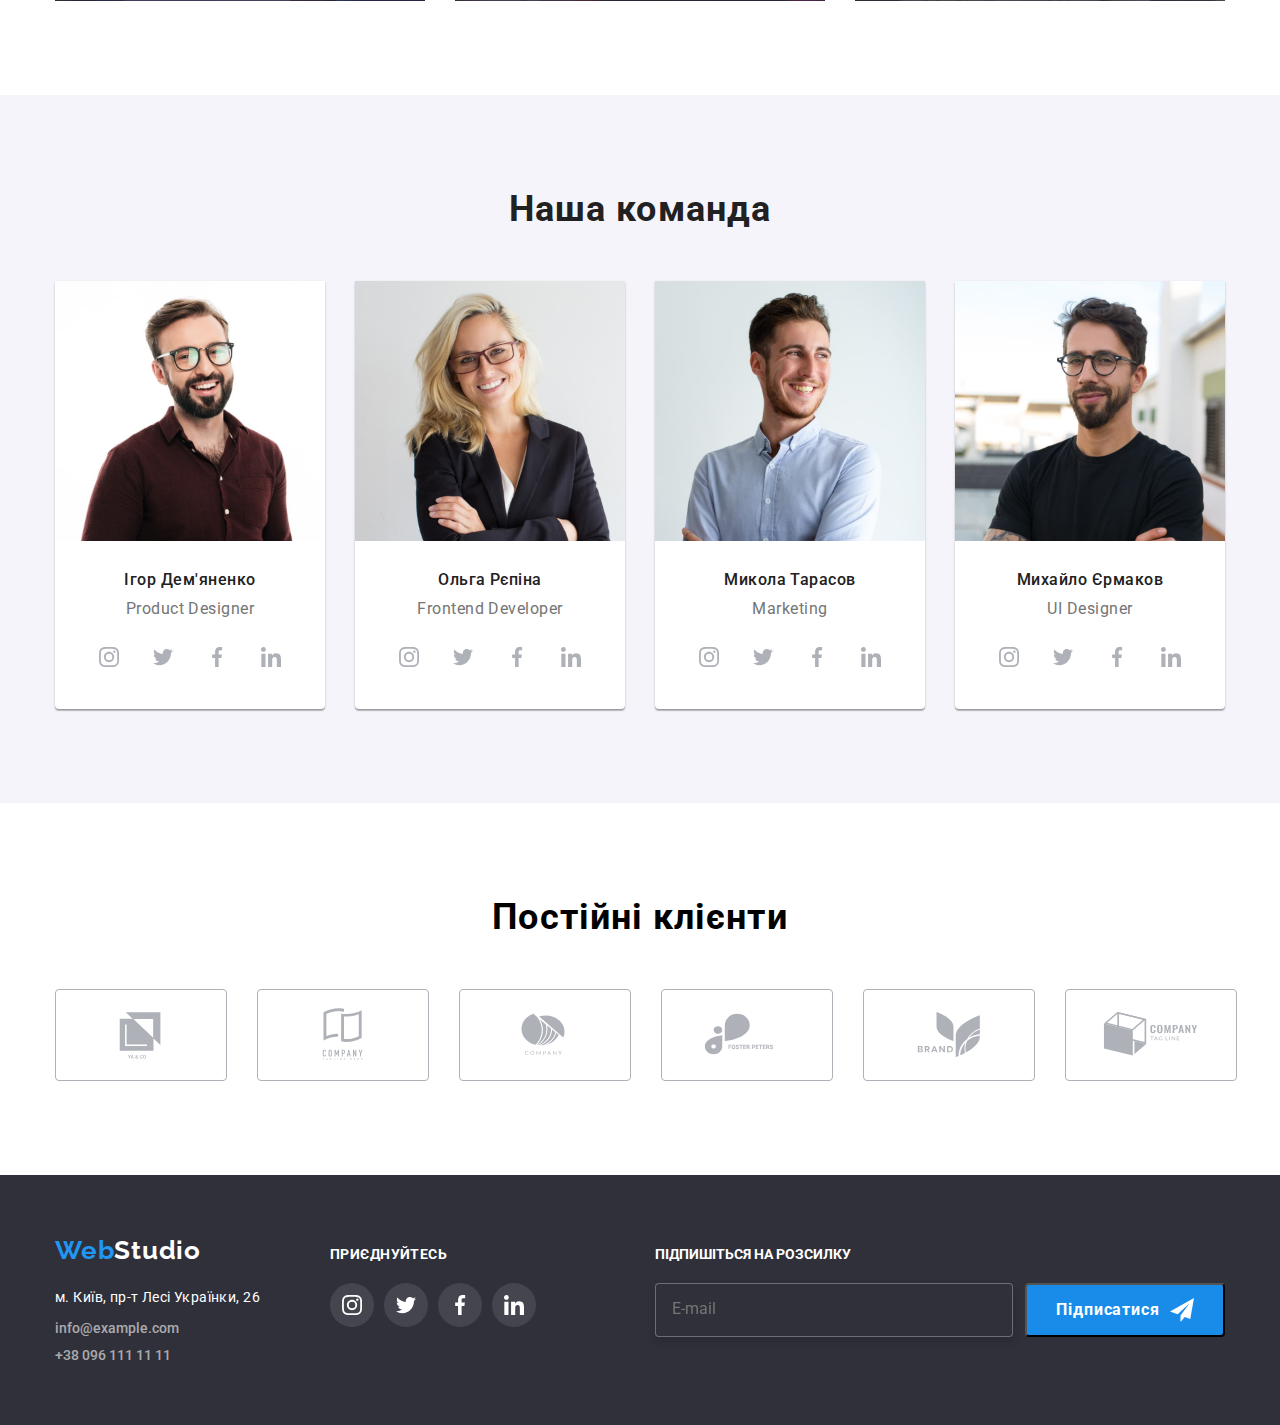
==== commit 89f2476d: "overlay" ====
--- a/index.html
+++ b/index.html
@@ -19,7 +19,7 @@
     <a href="./index.html" class="header-logo page-header__header-logo"> <span class="logo-web">Web</span><span class="logo-studio">Studio</span></a>
     <nav class="navigation">
     <ul class="navigation-list list">
-        <li class="navigation-list__item"> <a href="./index.html" class="navigation-list__link-current">Студія</a></li>
+        <li class="navigation-list__item"> <a href="./index.html" class="link-current">Студія</a></li>
         <li class="navigation-list__item"> <a href="./portfolio.html">Портфоліо</a></li>
         <li class="navigation-list__item"> <a href="">Контакти</a></li>
     </ul>
@@ -85,7 +85,7 @@
                     </use>
                 </svg>
             </div>
-            <h3 class="testimonials-text">Планування</h3>
+            <h3 class="testimonials-list__text">Планування</h3>
             <p class="testimonials-list__description">Так само консультація з широким активом значною мірою зумовлює.</p>
         </li>
         <li class="testimonials-list__item">
@@ -337,7 +337,7 @@
                 <ul class="footer-contacts-list">
                     <li class="footer-contacts-list__item list">
                         <a href="https://goo.gl/maps/eDtE6KMM95kPjkAP6" target="_blank" rel="noopener noreferrer"
-                            class="map-link link">м. Київ, пр-т Лесі Українки, 26</a>
+                            class="footer-contacts-list__link link">м. Київ, пр-т Лесі Українки, 26</a>
                     </li>
                     <li class="footer-contacts-list__item list">
                         <a href="mailto:info@example.com" class="footer-contact-link link">info@example.com</a>
@@ -352,29 +352,29 @@
             <h2 class="footer-social__title">приєднуйтесь</h2>
             <ul class="footer-social-list list">
                 <li class="footer-social-list__item">
-                    <a href="" class="footer-social-link social-link">
-                        <svg class="footer-social-icon social-icon" width="20" height="20">
+                    <a href="" class="footer-social-list__link">
+                        <svg class="footer-social-list__icon social-icon" width="20" height="20">
                             <use href="./images/icons.svg#icon-instagram"></use>
                         </svg>
                     </a>
                 </li>
                 <li class="footer-social-list__item">
-                    <a href="" class="footer-social-link social-link">
-                        <svg class="footer-social-icon social-icon" width="20" height="20">
+                    <a href="" class="footer-social-list__link">
+                        <svg class="footer-social-list__icon social-icon" width="20" height="20">
                             <use href="./images/icons.svg#icon-twitter"></use>
                         </svg>
                     </a>
                 </li>
                 <li class="footer-social-list__item">
-                    <a href="" class="footer-social-link social-link">
-                        <svg class="footer-social-icon social-icon" width="20" height="20">
+                    <a href="" class="footer-social-list__link">
+                        <svg class="footer-social-list__icon social-icon" width="20" height="20">
                             <use href="./images/icons.svg#icon-facebook"></use>
                         </svg>
                     </a>
                 </li>
                 <li class="footer-social-list__item">
-                    <a href="" class="footer-social-link social-link">
-                        <svg class="footer-social-icon social-icon" width="20" height="20">
+                    <a href="" class="footer-social-list__link">
+                        <svg class="footer-social-list__icon social-icon" width="20" height="20">
                             <use href="./images/icons.svg#icon-linkedin"></use>
                         </svg>
                     </a>
--- a/css/main.min.css
+++ b/css/main.min.css
@@ -1 +1 @@
-body{font-family:"Roboto",sans-serif;background-color:var(--primary-color);color:var(--title-color)}.list{list-style:none}p,h1,h2,h3,h4,h5,h6,ul{margin:0}ul{padding:0}img{display:block;max-width:100%;height:auto}.section{padding:94px 0}.container{width:1200px;padding:0 15px;margin:0 auto}.visually-hidden{position:absolute;white-space:nowrap;width:1px;height:1px;overflow:hidden;border:0;padding:0;clip:rect(0 0 0 0);-webkit-clip-path:inset(50%);clip-path:inset(50%);margin:-1px}.current{color:var(--accent-color)}.backdrop{position:fixed;top:0;left:0}.block-testimonials,.footer-social-link,.social-list__link,.contacts-list__link,.contacts-list__icon,.clients-list__logo,.subscribe-btn{display:-webkit-box;display:-ms-flexbox;display:flex;-webkit-box-pack:center;-ms-flex-pack:center;justify-content:center;-webkit-box-align:center;-ms-flex-align:center;align-items:center}.filters-btn,.modal-btn{cursor:pointer;text-align:center}.about-list__direction,.project-list-img-wrapper__overlay,.navigation-list .navigation-list__link-current::after{position:absolute;top:0;left:0}.project-list{display:-webkit-box;display:-ms-flexbox;display:flex;-ms-flex-wrap:wrap;flex-wrap:wrap}.page-header__header-logo{font-size:26px;font-weight:700;line-height:1.2;letter-spacing:.03em;font-family:Raleway;text-decoration:none;display:block;padding:25px 0}.header-logo{font-size:26px;font-weight:700;line-height:1.2;letter-spacing:.03em;font-family:Raleway;text-decoration:none;display:block}.logo-web{color:var(--accent-color)}.logo-studio{color:var(--secondary-color)}.footer-logo{font-size:26px;font-weight:700;line-height:1.2;letter-spacing:.03em;font-family:Raleway;text-decoration:none}.footer-web{color:var(--accent-color)}.footer-studio{color:var(--primary-color)}.contact-address{font-style:normal}.page-footer__contact-address{font-style:normal;margin-top:20px}.map-link{font-size:14px;line-height:1.71;letter-spacing:.03em;color:var(--primary-color);text-decoration:none;-webkit-transition:color 250ms cubic-bezier(0.4, 0, 0.2, 1);transition:color 250ms cubic-bezier(0.4, 0, 0.2, 1)}.map-link:hover,.map-link:focus{color:var(--accent-color)}.backdrop{width:100vw;height:100vh;background-color:rgba(0,0,0,.2);opacity:1;-webkit-transition:opacity 250ms cubic-bezier(0.4, 0, 0.2, 1),visibility 250ms cubic-bezier(0.4, 0, 0.2, 1);transition:opacity 250ms cubic-bezier(0.4, 0, 0.2, 1),visibility 250ms cubic-bezier(0.4, 0, 0.2, 1)}.backdrop.is-hidden .modal{-webkit-transform:translate(-50%, -50%) scale(0.7);transform:translate(-50%, -50%) scale(0.7)}.subscribe{margin-left:auto}.subscribe__text{font-size:14px;line-height:1.14;text-align:left;text-transform:uppercase;color:var(--primary-color);margin-bottom:20px}.form-subscribe{display:-webkit-box;display:-ms-flexbox;display:flex}.subscribe-input{-webkit-box-align:center;-ms-flex-align:center;align-items:center;color:rgba(255,255,255,.6);background-color:var(--first-background-color);border:1px solid rgba(255,255,255,.3);width:358px;padding:15px 16px;-webkit-filter:drop-shadow(0px 4px 4px rgba(0, 0, 0, 0.15));filter:drop-shadow(0px 4px 4px rgba(0, 0, 0, 0.15));border-radius:4px;margin-right:12px}.subscribe-btn{margin:0;min-width:200px;cursor:pointer;font-family:inherit;font-weight:700;font-size:16px;line-height:1.87;text-align:center;letter-spacing:.06em;color:var(--primary-color);background-color:var(--hero-button-background-color);padding:10px 28px;border-radius:4px;-webkit-transition:border 250ms cubic-bezier(0.4, 0, 0.2, 1),background-color 250ms cubic-bezier(0.4, 0, 0.2, 1),-webkit-box-shadow 250ms cubic-bezier(0.4, 0, 0.2, 1);transition:border 250ms cubic-bezier(0.4, 0, 0.2, 1),background-color 250ms cubic-bezier(0.4, 0, 0.2, 1),-webkit-box-shadow 250ms cubic-bezier(0.4, 0, 0.2, 1);transition:border 250ms cubic-bezier(0.4, 0, 0.2, 1),background-color 250ms cubic-bezier(0.4, 0, 0.2, 1),box-shadow 250ms cubic-bezier(0.4, 0, 0.2, 1);transition:border 250ms cubic-bezier(0.4, 0, 0.2, 1),background-color 250ms cubic-bezier(0.4, 0, 0.2, 1),box-shadow 250ms cubic-bezier(0.4, 0, 0.2, 1),-webkit-box-shadow 250ms cubic-bezier(0.4, 0, 0.2, 1)}.subscribe-btn:hover,.subscribe-btn:focus{background-color:var(--accent-color)}.icon-send{fill:currentColor;margin-left:10px}.modal{position:absolute;width:528px;height:581px;background:var(--primary-color);-webkit-box-shadow:0px 1px 3px rgba(0,0,0,.12),0px 1px 1px rgba(0,0,0,.14),0px 2px 1px rgba(0,0,0,.2);box-shadow:0px 1px 3px rgba(0,0,0,.12),0px 1px 1px rgba(0,0,0,.14),0px 2px 1px rgba(0,0,0,.2);border-radius:4px;top:50%;left:50%;-webkit-transform:scale(1) translate(-50%, -50%);transform:scale(1) translate(-50%, -50%);-webkit-transition:-webkit-transform 250ms cubic-bezier(0.4, 0, 0.2, 1);transition:-webkit-transform 250ms cubic-bezier(0.4, 0, 0.2, 1);transition:transform 250ms cubic-bezier(0.4, 0, 0.2, 1);transition:transform 250ms cubic-bezier(0.4, 0, 0.2, 1), -webkit-transform 250ms cubic-bezier(0.4, 0, 0.2, 1);padding:40px}.modal-close{width:30px;height:30px;display:-webkit-box;display:-ms-flexbox;display:flex;-webkit-box-align:center;-ms-flex-align:center;align-items:center;-webkit-box-pack:center;-ms-flex-pack:center;justify-content:center;position:absolute;top:8px;right:8px;padding:6px;color:var(--accent-color);background-color:var(--primary-color);border:1px solid rgba(0,0,0,.1);border-radius:50%;cursor:pointer;-webkit-transition:fill 250ms cubic-bezier(0.4, 0, 0.2, 1),border 250ms cubic-bezier(0.4, 0, 0.2, 1);transition:fill 250ms cubic-bezier(0.4, 0, 0.2, 1),border 250ms cubic-bezier(0.4, 0, 0.2, 1)}.modal-close:hover,.modal-close:focus{fill:currentColor;border:1px solid var(--accent-color)}.is-hidden{visibility:hidden;opacity:0;pointer-events:none}.modal-text{font-size:20px;font-weight:700;line-height:1.15;letter-spacing:.03em;position:relative;text-align:center;color:var(--title-color);margin-bottom:12px}.modal-form{display:block}.modal-icon{-webkit-transition:fill 250ms cubic-bezier(0.4, 0, 0.2, 1);transition:fill 250ms cubic-bezier(0.4, 0, 0.2, 1);position:absolute;top:50%;left:12px;-webkit-transform:translateY(-50%);transform:translateY(-50%);fill:var(--title-color)}.modal-btn{font-size:16px;font-weight:700;line-height:1.88;letter-spacing:.06em;display:block;margin:0 auto;font-family:inherit;padding:10px 52px;background-color:var(--accent-color);color:var(--primary-color);border-radius:4px;border:none}.modal-btn:hover{background-color:var(--hero-button-background-color);-webkit-box-shadow:0px 4px 4px rgba(0,0,0,.15);box-shadow:0px 4px 4px rgba(0,0,0,.15);-webkit-transition:-webkit-box-shadow 250ms cubic-bezier(0.4, 0, 0.2, 1);transition:-webkit-box-shadow 250ms cubic-bezier(0.4, 0, 0.2, 1);transition:box-shadow 250ms cubic-bezier(0.4, 0, 0.2, 1);transition:box-shadow 250ms cubic-bezier(0.4, 0, 0.2, 1), -webkit-box-shadow 250ms cubic-bezier(0.4, 0, 0.2, 1)}.agreement{margin-left:5px;-webkit-text-decoration-line:underline;text-decoration-line:underline;-webkit-text-decoration-skip-ink:none;text-decoration-skip-ink:none;color:var(--accent-color)}.clients__name{display:-webkit-box;display:-ms-flexbox;display:flex}.clients-list__item{width:172px;height:92px}.clients-list__logo{width:100%;height:100%;border:1px solid var(--our-clients-logo-color);border-radius:4px;-webkit-box-sizing:border-box;box-sizing:border-box;color:var(--our-clients-logo-color);padding:16px 32px;-webkit-transition:color 250ms cubic-bezier(0.4, 0, 0.2, 1),border 250ms cubic-bezier(0.4, 0, 0.2, 1);transition:color 250ms cubic-bezier(0.4, 0, 0.2, 1),border 250ms cubic-bezier(0.4, 0, 0.2, 1)}.clients-list__logo:hover,.clients-list__logo:focus{color:var(--accent-color);border:1px solid var(--accent-color)}.clients-list__item:not(:last-child){margin-right:30px}.clients-list__icon{fill:currentColor}.clients-list__icon:hover,.clients-list__icon:focus{color:var(--accent-color)}.contacts-list{display:-webkit-box;display:-ms-flexbox;display:flex;-webkit-box-align:center;-ms-flex-align:center;align-items:center;margin-left:auto}.contacts-list__item:not(:last-child){margin-right:30px}.contacts-list__icon{margin-right:10px;fill:currentColor;-webkit-transition:fill 250ms cubic-bezier(0.4, 0, 0.2, 1);transition:fill 250ms cubic-bezier(0.4, 0, 0.2, 1)}.contacts-list__icon:hover{fill:var(--accent-color)}.contact-item:not(:last-child){margin-right:50px}.contact-link:hover,.contact-link:focus{color:var(--accent-color)}.contacts-list__item a{font-weight:500;font-size:14px;line-height:1.14;color:var(--contacts-list-color);text-decoration:none;display:-webkit-box;display:-ms-flexbox;display:flex;padding:32px 0;-webkit-transition:color 250ms cubic-bezier(0.4, 0, 0.2, 1);transition:color 250ms cubic-bezier(0.4, 0, 0.2, 1)}.filters-list{display:-webkit-box;display:-ms-flexbox;display:flex;-webkit-box-pack:center;-ms-flex-pack:center;justify-content:center;margin-bottom:34px}.filters-list__item:not(:last-child){margin-right:8px}.filters-btn{font-size:16px;font-weight:500;line-height:1.62;letter-spacing:.03em;font-family:inherit;color:var(--title-color);background-color:var(--about-team-background-color);padding:6px 22px;border-radius:4px;border:none;-webkit-transition:color 250ms cubic-bezier(0.4, 0, 0.2, 1),background-color 250ms cubic-bezier(0.4, 0, 0.2, 1),-webkit-box-shadow 250ms cubic-bezier(0.4, 0, 0.2, 1);transition:color 250ms cubic-bezier(0.4, 0, 0.2, 1),background-color 250ms cubic-bezier(0.4, 0, 0.2, 1),-webkit-box-shadow 250ms cubic-bezier(0.4, 0, 0.2, 1);transition:color 250ms cubic-bezier(0.4, 0, 0.2, 1),background-color 250ms cubic-bezier(0.4, 0, 0.2, 1),box-shadow 250ms cubic-bezier(0.4, 0, 0.2, 1);transition:color 250ms cubic-bezier(0.4, 0, 0.2, 1),background-color 250ms cubic-bezier(0.4, 0, 0.2, 1),box-shadow 250ms cubic-bezier(0.4, 0, 0.2, 1),-webkit-box-shadow 250ms cubic-bezier(0.4, 0, 0.2, 1)}.filters-btn:hover,.filters-btn:focus{background-color:var(--accent-color);color:var(--primary-color);-webkit-box-shadow:0px 3px 1px rgba(0,0,0,.1),0px 1px 2px rgba(0,0,0,.08),0px 2px 2px rgba(0,0,0,.12);box-shadow:0px 3px 1px rgba(0,0,0,.1),0px 1px 2px rgba(0,0,0,.08),0px 2px 2px rgba(0,0,0,.12)}.page-footer{background-color:var(--first-background-color);padding:60px 0}.footer-content{display:-webkit-box;display:-ms-flexbox;display:flex;-webkit-box-align:baseline;-ms-flex-align:baseline;align-items:baseline}.footer-contacts-list{display:block}.footer-contact-link{font-weight:500;font-size:14px;line-height:1.33;color:var(--footer-contact-color);text-decoration:none;-webkit-transition:color 250ms cubic-bezier(0.4, 0, 0.2, 1);transition:color 250ms cubic-bezier(0.4, 0, 0.2, 1)}.footer-contact-link:hover,.footer-contact-link:focus{color:var(--accent-color)}.footer-contacts-list__item+.footer-contacts-list__item{margin-top:9px}.page-header{border-bottom:1px solid var(--border-bottom-color)}.header-container{display:-webkit-box;display:-ms-flexbox;display:flex;-webkit-box-align:center;-ms-flex-align:center;align-items:center}.hero{background-color:var(--first-background-color);padding:200px 0;text-align:center;background-image:-webkit-gradient(linear, left top, left bottom, from(rgba(47, 48, 58, 0.4)), to(rgba(47, 48, 58, 0.4))),url(../images/hero-image.jpg);background-image:linear-gradient(rgba(47, 48, 58, 0.4), rgba(47, 48, 58, 0.4)),url(../images/hero-image.jpg);background-position:center;background-repeat:no-repeat;background-size:cover;max-width:1600px;margin:0 auto}.hero__text{font-size:44px;font-weight:900;line-height:1.36;letter-spacing:.06em;text-align:center;text-transform:uppercase;color:var(--primary-color);margin:0 auto 30px;width:696px}.hero-btn{font-size:16px;font-weight:700;line-height:1.88;letter-spacing:.06em;cursor:pointer;font-family:inherit;padding:10px 32px;background-color:var(--hero-button-background-color);color:var(--primary-color);border-radius:4px;border-color:rgba(0,0,0,0);-webkit-box-shadow:0px 4px 4px rgba(0,0,0,.15);box-shadow:0px 4px 4px rgba(0,0,0,.15)}.hero-btn:hover,.hero-btn:focus{background-color:var(--accent-color);color:var(--primary-color)}.navigation{margin-left:93px}.navigation-list{display:-webkit-box;display:-ms-flexbox;display:flex;-webkit-box-align:center;-ms-flex-align:center;align-items:center}.navigation-list .navigation-list__link-current{color:var(--accent-color)}.navigation-list__item a{font-weight:500;font-size:14px;line-height:1.14;color:var(--title-color);text-decoration:none;display:block;padding:32px 0;position:relative;-webkit-transition:color 250ms cubic-bezier(0.4, 0, 0.2, 1);transition:color 250ms cubic-bezier(0.4, 0, 0.2, 1)}.navigation-list .navigation-list__item:not(:last-child){margin-right:50px}.navigation-list .navigation-list__link-current::after{width:100%;height:4px;content:"";display:block;border-radius:2px;background-color:var(--accent-color)}.navigation-list a:hover,.navigation-list a:focus,.contact-detail a:hover,.contact-detail a:focus,.contacts-list a:hover,.contacts-list a:focus{color:var(--accent-color)}.project-list__item{background:var(--primary-color);-webkit-box-sizing:border-box;box-sizing:border-box;-webkit-transition:-webkit-box-shadow 250ms cubic-bezier(0.4, 0, 0.2, 1);transition:-webkit-box-shadow 250ms cubic-bezier(0.4, 0, 0.2, 1);transition:box-shadow 250ms cubic-bezier(0.4, 0, 0.2, 1);transition:box-shadow 250ms cubic-bezier(0.4, 0, 0.2, 1), -webkit-box-shadow 250ms cubic-bezier(0.4, 0, 0.2, 1)}.project-list__item:not(:nth-child(3n)){margin-right:30px}.project-list__item:not(:nth-last-child(-n+3)){margin-bottom:30px}.project-list__link{display:block;text-decoration:none;-webkit-transition:-webkit-box-shadow 250ms cubic-bezier(0.4, 0, 0.2, 1);transition:-webkit-box-shadow 250ms cubic-bezier(0.4, 0, 0.2, 1);transition:box-shadow 250ms cubic-bezier(0.4, 0, 0.2, 1);transition:box-shadow 250ms cubic-bezier(0.4, 0, 0.2, 1), -webkit-box-shadow 250ms cubic-bezier(0.4, 0, 0.2, 1)}.project-list__link:hover,.project-list__link:focus{-webkit-box-shadow:0px 1px 1px rgba(0,0,0,.12),0px 4px 4px rgba(0,0,0,.06),1px 4px 6px rgba(0,0,0,.16);box-shadow:0px 1px 1px rgba(0,0,0,.12),0px 4px 4px rgba(0,0,0,.06),1px 4px 6px rgba(0,0,0,.16)}.project-list-content{padding:20px 24px;border-top:none;border:1px solid var(--border-solid-color)}.project-content__name{font-size:18px;font-weight:700;line-height:2;letter-spacing:.06em;color:var(--title-color)}.project-content__type{line-height:1.88;letter-spacing:.03em;color:var(--contacts-list-color);margin-top:4px}.project-list-img-wrapper{position:relative;overflow:hidden}.project-list-img-wrapper__overlay{width:100%;height:100%;font-size:18px;line-height:1.56;letter-spacing:.03em;color:var(--primary-color);padding:63px 24px;background-color:rgba(33,150,243,.9);overflow:auto;-webkit-transform:translateY(100%);transform:translateY(100%);-webkit-transition:-webkit-transform 250ms cubic-bezier(0.4, 0, 0.2, 1);transition:-webkit-transform 250ms cubic-bezier(0.4, 0, 0.2, 1);transition:transform 250ms cubic-bezier(0.4, 0, 0.2, 1);transition:transform 250ms cubic-bezier(0.4, 0, 0.2, 1), -webkit-transform 250ms cubic-bezier(0.4, 0, 0.2, 1)}.project-list-img-wrapper__overlay:hover .project-list-img-wrapper__overlay,.project-list-img-wrapper__overlay:focus .project-list-img-wrapper__overlay{-webkit-transform:translateY(0%);transform:translateY(0%)}.social-list{display:-webkit-box;display:-ms-flexbox;display:flex;-webkit-box-pack:center;-ms-flex-pack:center;justify-content:center;margin-top:16px}.social-list__item{width:44px;height:44px;background-color:var(--primary-color)}.social-list__item+.social-list__item{margin-left:10px}.social-list__link{width:100%;height:100%;color:var(--our-clients-logo-color);border-radius:50%;background-color:var(--primary-color);-webkit-transition:color 250ms cubic-bezier(0.4, 0, 0.2, 1),background-color 250ms cubic-bezier(0.4, 0, 0.2, 1);transition:color 250ms cubic-bezier(0.4, 0, 0.2, 1),background-color 250ms cubic-bezier(0.4, 0, 0.2, 1)}.social-list__link:hover,.social-list__link:focus{background-color:var(--accent-color);color:var(--primary-color)}.social-icon{fill:currentColor}.footer-social{margin-left:70px}.footer-social__title{font-size:14px;line-height:1.14;text-align:left;letter-spacing:3%;text-transform:uppercase;color:var(--primary-color);margin-bottom:20px}.footer-social-list{display:-webkit-box;display:-ms-flexbox;display:flex;padding:0}.footer-social-list__item{width:44px;height:44px}.footer-social-list__item:not(:last-child){margin-right:10px}.footer-social-icon{fill:currentColor}.footer-social-link{width:100%;height:100%;color:var(--primary-color);border-radius:50%;background-color:rgba(255,255,255,.1)}.team{background-color:var(--about-team-background-color)}.team-list__item{-webkit-box-shadow:0px 1px 3px rgba(0,0,0,.12),0px 1px 1px rgba(0,0,0,.14),0px 2px 1px rgba(0,0,0,.2);box-shadow:0px 1px 3px rgba(0,0,0,.12),0px 1px 1px rgba(0,0,0,.14),0px 2px 1px rgba(0,0,0,.2);border-radius:0px 0px 4px 4px;background-color:var(--primary-color)}.team-list__item:not(:last-child){margin-right:30px}.team-list__description{text-align:center;padding:30px 0}.team-list__names{font-size:16px;font-weight:500;line-height:1.18;letter-spacing:.03em;text-align:center;color:var(--title-color);margin-bottom:10px}.team-list__jobs{line-height:1.18;text-align:center;letter-spacing:.03em;color:var(--contacts-list-color)}.team__name{font-size:36px;font-weight:700;line-height:1.16;letter-spacing:.03em;text-align:center;color:var(--title-color);margin-bottom:50px}.testimonials-list{display:-webkit-box;display:-ms-flexbox;display:flex}.testionials.item{font-size:14px;font-weight:400;line-height:1.71;letter-spacing:.03em;color:var(--contacts-list-color);-webkit-box-align:center;-ms-flex-align:center;align-items:center}.testimonials-list__item:not(:last-child){margin-right:30px}.block-testimonials{background-color:var(--about-team-background-color);height:120px;margin-bottom:30px;border-radius:4px}.block-testimonials__icons{-webkit-box-align:center;-ms-flex-align:center;align-items:center}.testimonials-list__text{font-size:14px;font-weight:700;line-height:1.14;letter-spacing:.03em;text-transform:uppercase;color:var(--title-color);margin:0 0 10px 0}.testimonials-list__description{font-size:14px;line-height:1.71;letter-spacing:.03em;color:var(--contacts-list-color);width:270px}.about-projects{padding:0 0 94px 0}.about__name{font-size:36px;font-weight:700;line-height:1.16;letter-spacing:.03em;text-align:center;color:var(--title-color);margin-bottom:50px}.about-list{display:-webkit-box;display:-ms-flexbox;display:flex}.about-list__item{position:relative;-webkit-box-align:center;-ms-flex-align:center;align-items:center}.about-list__item:not(:last-child){margin-right:30px}.about-list__direction{display:-webkit-box;display:-ms-flexbox;display:flex;-webkit-box-pack:center;-ms-flex-pack:center;justify-content:center;width:100%;padding:27px 0;background:rgba(47,48,58,.8)}.about-list__direction-text{color:var(--primary-color);font-size:14px;font-weight:700;line-height:1.14;letter-spacing:.03em;text-transform:uppercase}/*# sourceMappingURL=main.min.css.map */+body{font-family:"Roboto",sans-serif;background-color:var(--primary-color);color:var(--title-color)}.list{list-style:none}p,h1,h2,h3,h4,h5,h6,ul{margin:0}ul{padding:0}img{display:block;max-width:100%;height:auto}.section{padding:94px 0}.container{width:1200px;padding:0 15px;margin:0 auto}.visually-hidden{position:absolute;white-space:nowrap;width:1px;height:1px;overflow:hidden;border:0;padding:0;clip:rect(0 0 0 0);-webkit-clip-path:inset(50%);clip-path:inset(50%);margin:-1px}.current{color:var(--accent-color)}.backdrop{position:fixed;top:0;left:0}.block-testimonials,.social-list__link,.footer-social-list__link,.contacts-list__link,.contacts-list__icon,.clients-list__logo,.subscribe-btn{display:-webkit-box;display:-ms-flexbox;display:flex;-webkit-box-pack:center;-ms-flex-pack:center;justify-content:center;-webkit-box-align:center;-ms-flex-align:center;align-items:center}.filters-btn,.modal-btn{cursor:pointer;text-align:center}.project-list-img-wrapper__overlay{position:absolute;top:0;left:0}.project-list{display:-webkit-box;display:-ms-flexbox;display:flex;-ms-flex-wrap:wrap;flex-wrap:wrap}.page-header__header-logo{font-size:26px;font-weight:700;line-height:1.2;letter-spacing:.03em;font-family:Raleway;text-decoration:none;display:block;padding:25px 0}.header-logo{font-size:26px;font-weight:700;line-height:1.2;letter-spacing:.03em;font-family:Raleway;text-decoration:none;display:block}.logo-web{color:#2196f3}.logo-studio{color:#000}.footer-logo{font-size:26px;font-weight:700;line-height:1.2;letter-spacing:.03em;font-family:Raleway;text-decoration:none}.footer-web{color:#2196f3}.footer-studio{color:#fff}.contact-address{font-style:normal}.page-footer__contact-address{font-style:normal;margin-top:20px}.map-link{font-size:14px;line-height:1.71;letter-spacing:.03em;color:#fff;text-decoration:none;-webkit-transition:color 250ms cubic-bezier(0.4, 0, 0.2, 1);transition:color 250ms cubic-bezier(0.4, 0, 0.2, 1)}.map-link:hover,.map-link:focus{color:#2196f3}.backdrop{width:100vw;height:100vh;background-color:rgba(0,0,0,.2);opacity:1;-webkit-transition:opacity 250ms cubic-bezier(0.4, 0, 0.2, 1),visibility 250ms cubic-bezier(0.4, 0, 0.2, 1);transition:opacity 250ms cubic-bezier(0.4, 0, 0.2, 1),visibility 250ms cubic-bezier(0.4, 0, 0.2, 1)}.backdrop.is-hidden .modal{-webkit-transform:translate(-50%, -50%) scale(0.7);transform:translate(-50%, -50%) scale(0.7)}.subscribe{margin-left:auto}.subscribe__text{font-size:14px;line-height:1.14;text-align:left;text-transform:uppercase;color:#fff;margin-bottom:20px}.form-subscribe{display:-webkit-box;display:-ms-flexbox;display:flex}.subscribe-input{-webkit-box-align:center;-ms-flex-align:center;align-items:center;color:rgba(255,255,255,.6);background-color:#2f303a;border:1px solid rgba(255,255,255,.3);width:358px;padding:15px 16px;-webkit-filter:drop-shadow(0px 4px 4px rgba(0, 0, 0, 0.15));filter:drop-shadow(0px 4px 4px rgba(0, 0, 0, 0.15));border-radius:4px;margin-right:12px}.subscribe-btn{margin:0;min-width:200px;cursor:pointer;font-family:inherit;font-weight:700;font-size:16px;line-height:1.87;text-align:center;letter-spacing:.06em;color:#fff;background-color:#188ce8;padding:10px 28px;border-radius:4px;-webkit-transition:border 250ms cubic-bezier(0.4, 0, 0.2, 1),background-color 250ms cubic-bezier(0.4, 0, 0.2, 1),-webkit-box-shadow 250ms cubic-bezier(0.4, 0, 0.2, 1);transition:border 250ms cubic-bezier(0.4, 0, 0.2, 1),background-color 250ms cubic-bezier(0.4, 0, 0.2, 1),-webkit-box-shadow 250ms cubic-bezier(0.4, 0, 0.2, 1);transition:border 250ms cubic-bezier(0.4, 0, 0.2, 1),background-color 250ms cubic-bezier(0.4, 0, 0.2, 1),box-shadow 250ms cubic-bezier(0.4, 0, 0.2, 1);transition:border 250ms cubic-bezier(0.4, 0, 0.2, 1),background-color 250ms cubic-bezier(0.4, 0, 0.2, 1),box-shadow 250ms cubic-bezier(0.4, 0, 0.2, 1),-webkit-box-shadow 250ms cubic-bezier(0.4, 0, 0.2, 1)}.subscribe-btn:hover,.subscribe-btn:focus{background-color:#2196f3}.icon-send{fill:currentColor;margin-left:10px}.modal{position:absolute;width:528px;height:581px;background:#fff;-webkit-box-shadow:0px 1px 3px rgba(0,0,0,.12),0px 1px 1px rgba(0,0,0,.14),0px 2px 1px rgba(0,0,0,.2);box-shadow:0px 1px 3px rgba(0,0,0,.12),0px 1px 1px rgba(0,0,0,.14),0px 2px 1px rgba(0,0,0,.2);border-radius:4px;top:50%;left:50%;-webkit-transform:scale(1) translate(-50%, -50%);transform:scale(1) translate(-50%, -50%);-webkit-transition:-webkit-transform 250ms cubic-bezier(0.4, 0, 0.2, 1);transition:-webkit-transform 250ms cubic-bezier(0.4, 0, 0.2, 1);transition:transform 250ms cubic-bezier(0.4, 0, 0.2, 1);transition:transform 250ms cubic-bezier(0.4, 0, 0.2, 1), -webkit-transform 250ms cubic-bezier(0.4, 0, 0.2, 1);padding:40px}.modal-close{width:30px;height:30px;display:-webkit-box;display:-ms-flexbox;display:flex;-webkit-box-align:center;-ms-flex-align:center;align-items:center;-webkit-box-pack:center;-ms-flex-pack:center;justify-content:center;position:absolute;top:8px;right:8px;padding:6px;color:#2196f3;background-color:var(--primary-color);border:1px solid rgba(0,0,0,.1);border-radius:50%;cursor:pointer;-webkit-transition:fill 250ms cubic-bezier(0.4, 0, 0.2, 1),border 250ms cubic-bezier(0.4, 0, 0.2, 1);transition:fill 250ms cubic-bezier(0.4, 0, 0.2, 1),border 250ms cubic-bezier(0.4, 0, 0.2, 1)}.modal-close:hover,.modal-close:focus{fill:currentColor;border:1px solid #2196f3}.is-hidden{visibility:hidden;opacity:0;pointer-events:none}.modal-text{font-size:20px;font-weight:700;line-height:1.15;letter-spacing:.03em;position:relative;text-align:center;color:#212121;margin-bottom:12px}.modal-form{display:block}.modal-icon{-webkit-transition:fill 250ms cubic-bezier(0.4, 0, 0.2, 1);transition:fill 250ms cubic-bezier(0.4, 0, 0.2, 1);position:absolute;top:50%;left:12px;-webkit-transform:translateY(-50%);transform:translateY(-50%);fill:var(--title-color)}.modal-btn{font-size:16px;font-weight:700;line-height:1.88;letter-spacing:.06em;display:block;margin:0 auto;font-family:inherit;padding:10px 52px;background-color:#2196f3;color:#fff;border-radius:4px;border:none}.modal-btn:hover{background-color:#188ce8;-webkit-box-shadow:0px 4px 4px rgba(0,0,0,.15);box-shadow:0px 4px 4px rgba(0,0,0,.15);-webkit-transition:-webkit-box-shadow 250ms cubic-bezier(0.4, 0, 0.2, 1);transition:-webkit-box-shadow 250ms cubic-bezier(0.4, 0, 0.2, 1);transition:box-shadow 250ms cubic-bezier(0.4, 0, 0.2, 1);transition:box-shadow 250ms cubic-bezier(0.4, 0, 0.2, 1), -webkit-box-shadow 250ms cubic-bezier(0.4, 0, 0.2, 1)}.agreement{margin-left:5px;-webkit-text-decoration-line:underline;text-decoration-line:underline;-webkit-text-decoration-skip-ink:none;text-decoration-skip-ink:none;color:#2196f3}.clients__name{font-weight:700;font-size:36px;line-height:1.16;text-align:center;letter-spacing:.03em;color:var(--title-color);margin-bottom:50px}.clients-list{display:-webkit-box;display:-ms-flexbox;display:flex}.clients-list__item{width:172px;height:92px}.clients-list__logo{width:100%;height:100%;border:1px solid #afb1b8;border-radius:4px;-webkit-box-sizing:border-box;box-sizing:border-box;color:#afb1b8;padding:16px 32px;-webkit-transition:color 250ms cubic-bezier(0.4, 0, 0.2, 1),border 250ms cubic-bezier(0.4, 0, 0.2, 1);transition:color 250ms cubic-bezier(0.4, 0, 0.2, 1),border 250ms cubic-bezier(0.4, 0, 0.2, 1)}.clients-list__logo:hover,.clients-list__logo:focus{color:#2196f3;border:1px solid #2196f3}.clients-list__item:not(:last-child){margin-right:30px}.clients-list__icon{fill:currentColor}.clients-list__icon:hover,.clients-list__icon:focus{color:#2196f3}.contacts-list{display:-webkit-box;display:-ms-flexbox;display:flex;-webkit-box-align:center;-ms-flex-align:center;align-items:center;margin-left:auto}.contacts-list a:hover,.contacts-list a:focus{color:#2196f3}.contacts-list__item:not(:last-child){margin-right:30px}.contacts-list__icon{margin-right:10px;fill:currentColor;-webkit-transition:fill 250ms cubic-bezier(0.4, 0, 0.2, 1);transition:fill 250ms cubic-bezier(0.4, 0, 0.2, 1)}.contacts-list__icon:hover{fill:#2196f3}.contact-item:not(:last-child){margin-right:50px}.contact-link:hover,.contact-link:focus{color:#2196f3}.contacts-list__item a{font-weight:500;font-size:14px;line-height:1.14;color:#757575;text-decoration:none;display:-webkit-box;display:-ms-flexbox;display:flex;padding:32px 0;-webkit-transition:color 250ms cubic-bezier(0.4, 0, 0.2, 1);transition:color 250ms cubic-bezier(0.4, 0, 0.2, 1)}.filters-list{display:-webkit-box;display:-ms-flexbox;display:flex;-webkit-box-pack:center;-ms-flex-pack:center;justify-content:center;margin-bottom:34px}.filters-list__item:not(:last-child){margin-right:8px}.filters-btn{font-size:16px;font-weight:500;line-height:1.62;letter-spacing:.03em;font-family:inherit;color:#212121;background-color:#f5f4fa;padding:6px 22px;border-radius:4px;border:none;-webkit-transition:color 250ms cubic-bezier(0.4, 0, 0.2, 1),background-color 250ms cubic-bezier(0.4, 0, 0.2, 1),-webkit-box-shadow 250ms cubic-bezier(0.4, 0, 0.2, 1);transition:color 250ms cubic-bezier(0.4, 0, 0.2, 1),background-color 250ms cubic-bezier(0.4, 0, 0.2, 1),-webkit-box-shadow 250ms cubic-bezier(0.4, 0, 0.2, 1);transition:color 250ms cubic-bezier(0.4, 0, 0.2, 1),background-color 250ms cubic-bezier(0.4, 0, 0.2, 1),box-shadow 250ms cubic-bezier(0.4, 0, 0.2, 1);transition:color 250ms cubic-bezier(0.4, 0, 0.2, 1),background-color 250ms cubic-bezier(0.4, 0, 0.2, 1),box-shadow 250ms cubic-bezier(0.4, 0, 0.2, 1),-webkit-box-shadow 250ms cubic-bezier(0.4, 0, 0.2, 1)}.filters-btn:hover,.filters-btn:focus{background-color:#2196f3;color:#fff;-webkit-box-shadow:0px 3px 1px rgba(0,0,0,.1),0px 1px 2px rgba(0,0,0,.08),0px 2px 2px rgba(0,0,0,.12);box-shadow:0px 3px 1px rgba(0,0,0,.1),0px 1px 2px rgba(0,0,0,.08),0px 2px 2px rgba(0,0,0,.12)}.page-footer{background-color:#2f303a;padding:60px 0}.footer-content{display:-webkit-box;display:-ms-flexbox;display:flex;-webkit-box-align:baseline;-ms-flex-align:baseline;align-items:baseline}.footer-contacts-list{display:block}.footer-contact-link{font-weight:500;font-size:14px;line-height:1.33;color:rgba(255,255,255,.6);text-decoration:none;-webkit-transition:color 250ms cubic-bezier(0.4, 0, 0.2, 1);transition:color 250ms cubic-bezier(0.4, 0, 0.2, 1)}.footer-contact-link:hover,.footer-contact-link:focus{color:#2196f3}.contact-address{font-style:normal;margin-top:20px}.footer-contacts-list__link{font-size:14px;line-height:1.71;letter-spacing:.03em;color:#fff;text-decoration:none;-webkit-transition:color 250ms cubic-bezier(0.4, 0, 0.2, 1);transition:color 250ms cubic-bezier(0.4, 0, 0.2, 1)}.footer-contacts-list__link:hover,.footer-contacts-list__link:focus{color:#2196f3}.footer-contacts-list__item+.footer-contacts-list__item{margin-top:9px}.page-header{border-bottom:1px solid #ececec}.header-container{display:-webkit-box;display:-ms-flexbox;display:flex;-webkit-box-align:center;-ms-flex-align:center;align-items:center}.hero{background-color:#2f303a;padding:200px 0;text-align:center;background-image:-webkit-gradient(linear, left top, left bottom, from(rgba(47, 48, 58, 0.4)), to(rgba(47, 48, 58, 0.4))),url(../images/hero-image.jpg);background-image:linear-gradient(rgba(47, 48, 58, 0.4), rgba(47, 48, 58, 0.4)),url(../images/hero-image.jpg);background-position:center;background-repeat:no-repeat;background-size:cover;max-width:1600px;margin:0 auto}.hero__text{font-size:44px;font-weight:900;line-height:1.36;letter-spacing:.06em;text-align:center;text-transform:uppercase;color:#fff;margin:0 auto 30px;width:696px}.hero-btn{font-size:16px;font-weight:700;line-height:1.88;letter-spacing:.06em;cursor:pointer;font-family:inherit;padding:10px 32px;background-color:#188ce8;color:#fff;border-radius:4px;border-color:rgba(0,0,0,0);-webkit-box-shadow:0px 4px 4px rgba(0,0,0,.15);box-shadow:0px 4px 4px rgba(0,0,0,.15)}.hero-btn:hover,.hero-btn:focus{background-color:#2196f3;color:#fff}.navigation{margin-left:93px}.navigation-list{display:-webkit-box;display:-ms-flexbox;display:flex;-webkit-box-align:center;-ms-flex-align:center;align-items:center}.navigation-list a:hover,.navigation-list a:focus{color:#2196f3}.navigation-list .link-current{color:#2196f3}.navigation-list__item a{font-weight:500;font-size:14px;line-height:1.14;color:#212121;text-decoration:none;display:block;padding:32px 0;position:relative;-webkit-transition:color 250ms cubic-bezier(0.4, 0, 0.2, 1);transition:color 250ms cubic-bezier(0.4, 0, 0.2, 1)}.navigation-list .navigation-list__item:not(:last-child){margin-right:50px}.navigation-list .link-current::after{content:"";display:block;width:100%;height:4px;position:absolute;bottom:0;left:0;border-radius:2px;background-color:#2196f3}.project-list__item{background:#fff;-webkit-box-sizing:border-box;box-sizing:border-box;-webkit-transition:-webkit-box-shadow 250ms cubic-bezier(0.4, 0, 0.2, 1);transition:-webkit-box-shadow 250ms cubic-bezier(0.4, 0, 0.2, 1);transition:box-shadow 250ms cubic-bezier(0.4, 0, 0.2, 1);transition:box-shadow 250ms cubic-bezier(0.4, 0, 0.2, 1), -webkit-box-shadow 250ms cubic-bezier(0.4, 0, 0.2, 1)}.project-list__item:not(:nth-child(3n)){margin-right:30px}.project-list__item:not(:nth-last-child(-n+3)){margin-bottom:30px}.project-list__link{display:block;text-decoration:none;-webkit-transition:-webkit-box-shadow 250ms cubic-bezier(0.4, 0, 0.2, 1);transition:-webkit-box-shadow 250ms cubic-bezier(0.4, 0, 0.2, 1);transition:box-shadow 250ms cubic-bezier(0.4, 0, 0.2, 1);transition:box-shadow 250ms cubic-bezier(0.4, 0, 0.2, 1), -webkit-box-shadow 250ms cubic-bezier(0.4, 0, 0.2, 1)}.project-list__link:hover,.project-list__link:focus{-webkit-box-shadow:0px 1px 1px rgba(0,0,0,.12),0px 4px 4px rgba(0,0,0,.06),1px 4px 6px rgba(0,0,0,.16);box-shadow:0px 1px 1px rgba(0,0,0,.12),0px 4px 4px rgba(0,0,0,.06),1px 4px 6px rgba(0,0,0,.16)}.project-content{padding:20px 24px;border-top:none;border:1px solid #eee}.project-content__name{font-size:18px;font-weight:700;line-height:2;letter-spacing:.06em;color:#212121}.project-content__type{line-height:1.88;letter-spacing:.03em;color:#757575;margin-top:4px}.project-list-img-wrapper{position:relative;overflow:hidden}.project-list-img-wrapper__overlay{width:100%;height:100%;font-size:18px;line-height:1.56;letter-spacing:.03em;color:#fff;padding:63px 24px;background-color:rgba(33,150,243,.9);overflow:auto;-webkit-transform:translateY(100%);transform:translateY(100%);-webkit-transition:-webkit-transform 250ms cubic-bezier(0.4, 0, 0.2, 1);transition:-webkit-transform 250ms cubic-bezier(0.4, 0, 0.2, 1);transition:transform 250ms cubic-bezier(0.4, 0, 0.2, 1);transition:transform 250ms cubic-bezier(0.4, 0, 0.2, 1), -webkit-transform 250ms cubic-bezier(0.4, 0, 0.2, 1)}.project-list__link:hover .project-list-img-wrapper__overlay,.project-list__link:focus .project-list-img-wrapper__overlay{-webkit-transform:translateY(0%);transform:translateY(0%)}.footer-social{margin-left:70px}.footer-social__title{font-size:14px;line-height:1.14;text-align:left;letter-spacing:.03em;text-transform:uppercase;color:#fff;margin-bottom:20px}.footer-social-list{display:-webkit-box;display:-ms-flexbox;display:flex;padding:0}.footer-social-list__item{width:44px;height:44px}.footer-social-list__item:not(:last-child){margin-right:10px}.footer-social-list__icon{fill:currentColor}.social-icon{fill:currentColor}.footer-social-list__link{width:100%;height:100%;color:#fff;border-radius:50%;background-color:rgba(255,255,255,.1)}.footer-social-list__link:hover,.footer-social-list__link:focus{background-color:#2196f3;color:#fff}.team{background-color:#f5f4fa}.team__name{font-size:36px;font-weight:700;line-height:1.16;letter-spacing:.03em;text-align:center;color:#212121;margin-bottom:50px}.team-list{display:-webkit-box;display:-ms-flexbox;display:flex}.team-list__item{-webkit-box-shadow:0px 1px 3px rgba(0,0,0,.12),0px 1px 1px rgba(0,0,0,.14),0px 2px 1px rgba(0,0,0,.2);box-shadow:0px 1px 3px rgba(0,0,0,.12),0px 1px 1px rgba(0,0,0,.14),0px 2px 1px rgba(0,0,0,.2);border-radius:0px 0px 4px 4px;background-color:#fff}.team-list__item:not(:last-child){margin-right:30px}.team-list__description{text-align:center;padding:30px 0}.team-list__names{font-size:16px;font-weight:500;line-height:1.18;letter-spacing:.03em;text-align:center;color:#212121;margin-bottom:10px}.team-list__jobs{line-height:1.18;text-align:center;letter-spacing:.03em;color:#757575}.social-list{display:-webkit-box;display:-ms-flexbox;display:flex;-webkit-box-pack:center;-ms-flex-pack:center;justify-content:center;margin-top:16px}.social-list__item{width:44px;height:44px;background-color:#fff}.social-list__item+.social-list__item{margin-left:10px}.social-list__link{width:100%;height:100%;color:#afb1b8;border-radius:50%;background-color:#fff;-webkit-transition:color 250ms cubic-bezier(0.4, 0, 0.2, 1),background-color 250ms cubic-bezier(0.4, 0, 0.2, 1);transition:color 250ms cubic-bezier(0.4, 0, 0.2, 1),background-color 250ms cubic-bezier(0.4, 0, 0.2, 1)}.social-list__link:hover,.social-list__link:focus{background-color:#2196f3;color:#fff}.social-list__icon{fill:currentColor}.testimonials-list{display:-webkit-box;display:-ms-flexbox;display:flex}.testionials.item{font-size:14px;font-weight:400;line-height:1.71;letter-spacing:.03em;color:#757575;-webkit-box-align:center;-ms-flex-align:center;align-items:center}.testimonials-list__item:not(:last-child){margin-right:30px}.block-testimonials{background-color:#f5f4fa;height:120px;margin-bottom:30px;border-radius:4px}.block-testimonials__icons{-webkit-box-align:center;-ms-flex-align:center;align-items:center}.testimonials-list__text{font-size:14px;font-weight:700;line-height:1.14;letter-spacing:.03em;text-transform:uppercase;color:#212121;margin:0 0 10px 0}.testimonials-list__description{font-size:14px;line-height:1.71;letter-spacing:.03em;color:#757575;width:270px}.about-projects{padding:0 0 94px 0}.about__name{font-size:36px;font-weight:700;line-height:1.16;letter-spacing:.03em;text-align:center;color:#212121;margin-bottom:50px}.about-list{display:-webkit-box;display:-ms-flexbox;display:flex}.about-list__item{position:relative;-webkit-box-align:center;-ms-flex-align:center;align-items:center}.about-list__item:not(:last-child){margin-right:30px}.about-list__direction{display:-webkit-box;display:-ms-flexbox;display:flex;-webkit-box-pack:center;-ms-flex-pack:center;justify-content:center;width:100%;padding:27px 0;background:rgba(47,48,58,.8);position:absolute;left:0;bottom:0}.about-list__direction-text{color:#fff;font-size:14px;font-weight:700;line-height:1.14;letter-spacing:.03em;text-transform:uppercase}/*# sourceMappingURL=main.min.css.map */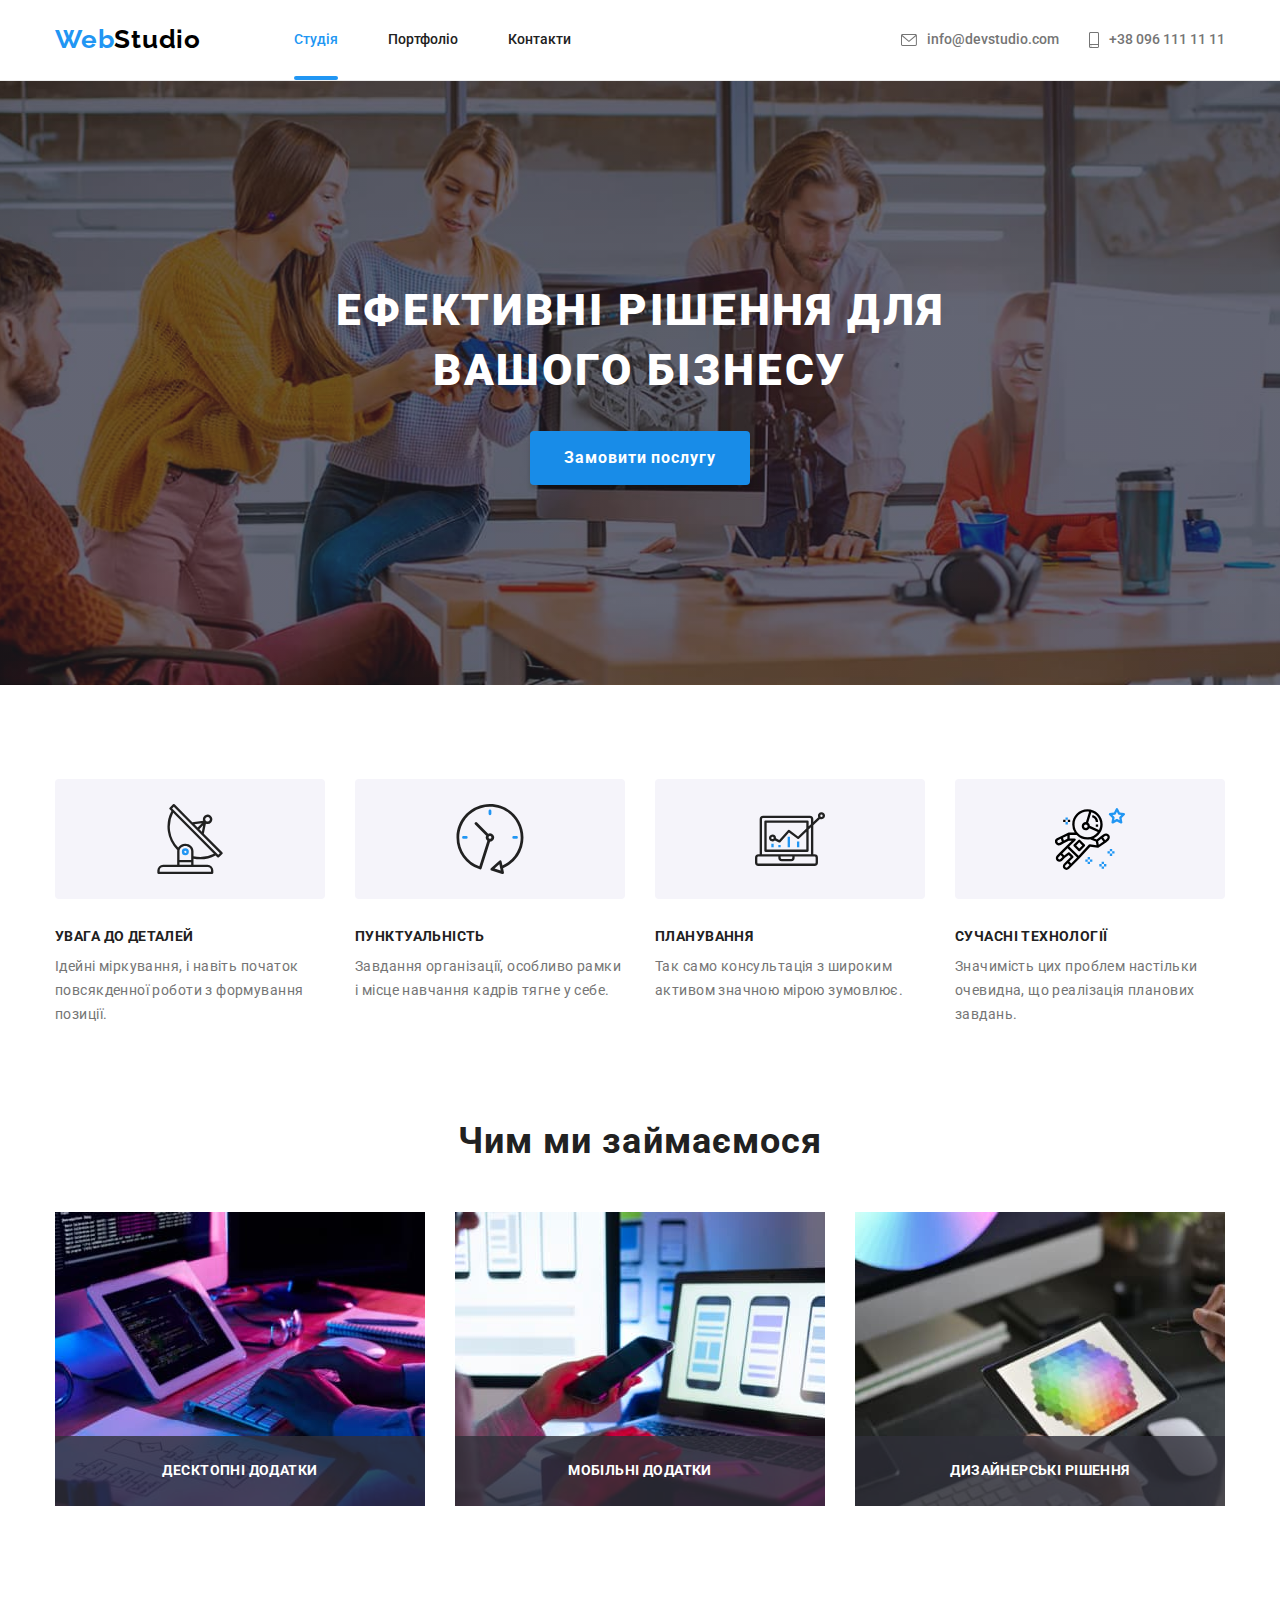
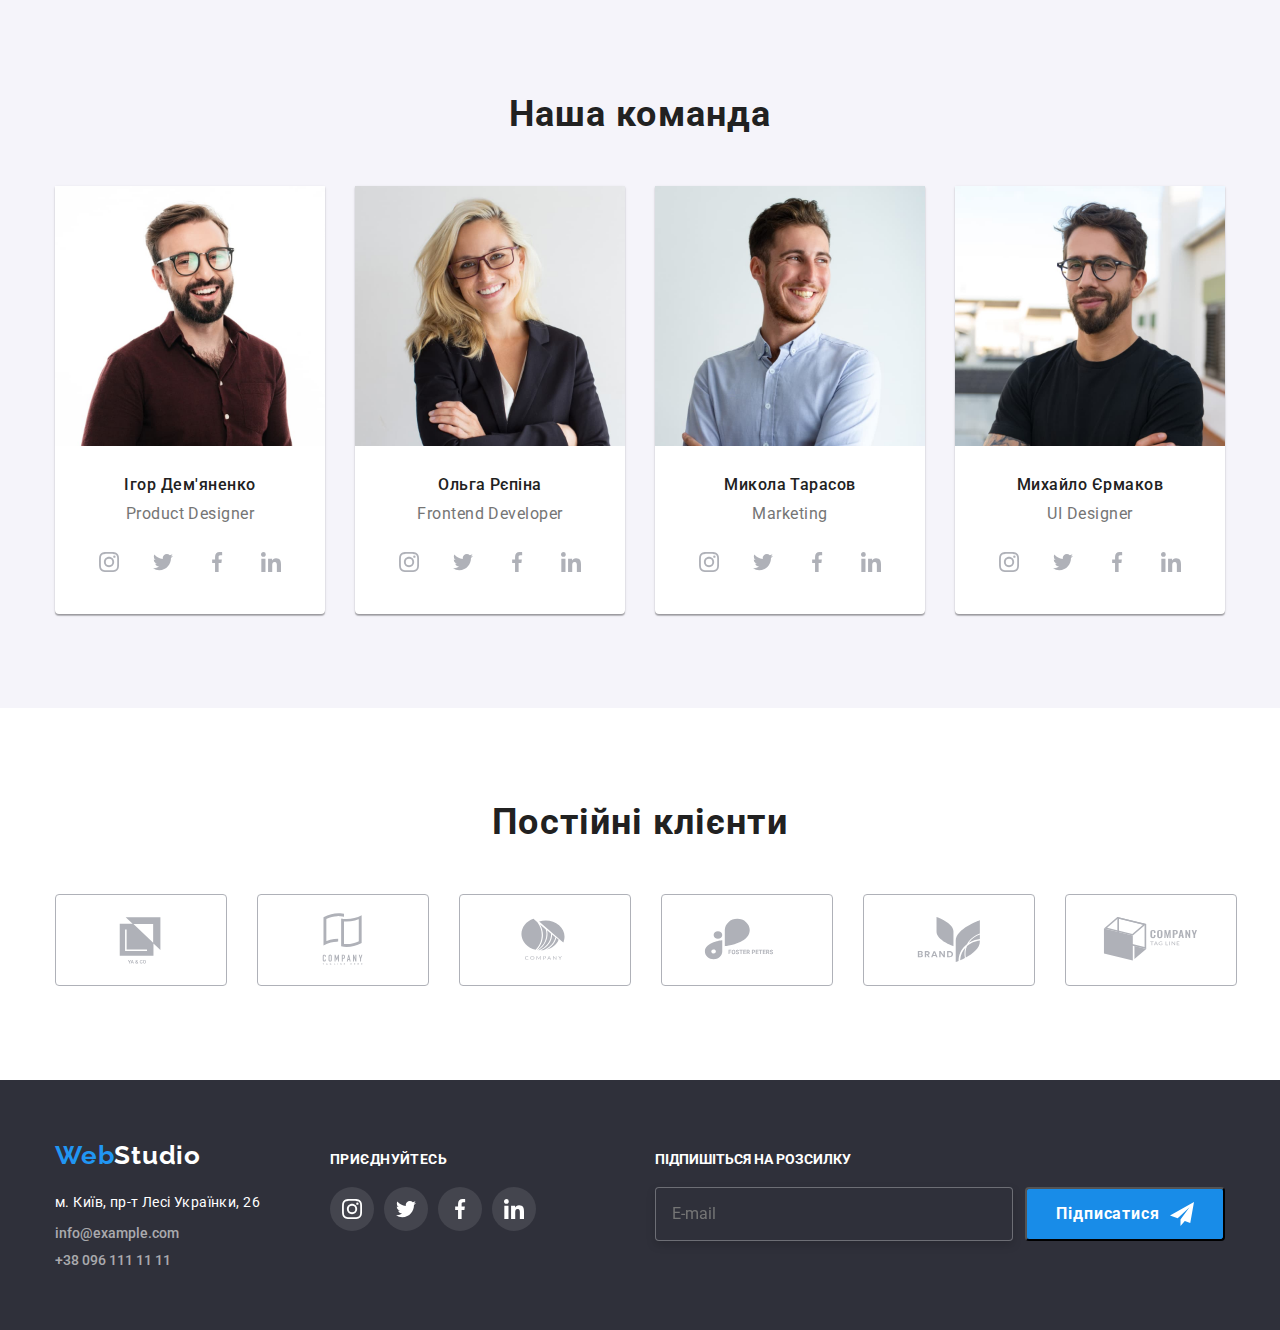
==== commit 59ecbf27: "corrected class names and padding-top" ====
--- a/index.html
+++ b/index.html
@@ -14,29 +14,29 @@
 </head>
 <body>
 <!--Шапка-->
-    <header class="page-header">
-        <div class="container header-container">
-    <a href="./index.html" class="header-logo page-header__header-logo"> <span class="logo-web">Web</span><span class="logo-studio">Studio</span></a>
+    <header class="header">
+        <div class="container header__container">
+    <a href="./index.html" class="header-logo header__header-logo"> <span class="logo-web">Web</span><span class="logo-studio">Studio</span></a>
     <nav class="navigation">
-    <ul class="navigation-list list">
-        <li class="navigation-list__item"> <a href="./index.html" class="link-current">Студія</a></li>
-        <li class="navigation-list__item"> <a href="./portfolio.html">Портфоліо</a></li>
-        <li class="navigation-list__item"> <a href="">Контакти</a></li>
+    <ul class="navigation__list list">
+        <li class="navigation__item"> <a href="./index.html" class="link-current">Студія</a></li>
+        <li class="navigation__item"> <a href="./portfolio.html">Портфоліо</a></li>
+        <li class="navigation__item"> <a href="">Контакти</a></li>
     </ul>
 </nav>
-<ul class="contacts-list list">
-    <li class="contacts-list__item"> 
-        <a href="mailto:info@devstudio.com" class="contacts-list__link">
-            <svg class="contacts-list__icon" width="16" height="12">
+<ul class="contacts__list list">
+    <li class="contacts__item"> 
+        <a href="mailto:info@devstudio.com" class="contacts__link">
+            <svg class="contacts__icon" width="16" height="12">
                 <use href="./images/icons.svg#icon-envelope">
     </use>
                 </svg>
                 info@devstudio.com
             </a>
 </li>
-    <li class="contacts-list__item"> 
-        <a href="tel:+380961111111" class="contacts-list__link">
-            <svg class="contacts-list__icon" width="10" height="16">
+    <li class="contacts__item"> 
+        <a href="tel:+380961111111" class="contacts__link">
+            <svg class="contacts__icon" width="10" height="16">
                 <use href="./images/icons.svg#icon-smartphone">
                 </use>
             </svg>
@@ -54,49 +54,49 @@
             <button type="button" class="hero-btn" data-modal-open>Замовити послугу</button>
             </div>
         </section>
-<section class="testimonials section">
+<section class="testimonials">
     <div class="container">
     <h2 class="visually-hidden">Правила роботи</h2>
-    <ul class="testimonials-list list">
-        <li class="testimonials-list__item">
-            <div class="block-testimonials">
-                <svg class="block-testimonials__icons" width="70" height="70">
+    <ul class="testimonials__list list">
+        <li class="testimonials__item">
+            <div class="testimonials__block">
+                <svg class="testimonials__icons" width="70" height="70">
                     <use href="./images/icons.svg#icon-antenna">
                     </use>
                 </svg>
             </div>
-            <h3 class="testimonials-list__text">Увага до деталей</h3>
-            <p class="testimonials-list__description">Ідейні міркування, і навіть початок повсякденної роботи з формування позиції.</p>
-        </li>
-        <li class="testimonials-list__item">
-            <div class="block-testimonials">
-                <svg class="block-testimonials__icons" width="70" height="70">
+            <h3 class="testimonials__text">Увага до деталей</h3>
+            <p class="testimonials__description">Ідейні міркування, і навіть початок повсякденної роботи з формування позиції.</p>
+        </li>
+        <li class="testimonials__item">
+            <div class="testimonials__block">
+                <svg class="testimonials__icons" width="70" height="70">
                     <use href="./images/icons.svg#icon-clock">
                     </use>
                 </svg>
             </div>
-            <h3 class="testimonials-list__text">Пунктуальність</h3>
-            <p class="testimonials-list__description">Завдання організації, особливо рамки і місце навчання кадрів тягне у себе.</p>
-        </li>
-        <li class="testimonials-list__item">
-            <div class="block-testimonials">
-                <svg class="block-testimonials__icons" width="70" height="70">
+            <h3 class="testimonials__text">Пунктуальність</h3>
+            <p class="testimonials__description">Завдання організації, особливо рамки і місце навчання кадрів тягне у себе.</p>
+        </li>
+        <li class="testimonials__item">
+            <div class="testimonials__block">
+                <svg class="testimonials__icons" width="70" height="70">
                     <use href="./images/icons.svg#icon-diagram">
                     </use>
                 </svg>
             </div>
-            <h3 class="testimonials-list__text">Планування</h3>
-            <p class="testimonials-list__description">Так само консультація з широким активом значною мірою зумовлює.</p>
-        </li>
-        <li class="testimonials-list__item">
-            <div class="block-testimonials">
-                <svg class="block-testimonials__icons" width="70" height="70">
+            <h3 class="testimonials__text">Планування</h3>
+            <p class="testimonials__description">Так само консультація з широким активом значною мірою зумовлює.</p>
+        </li>
+        <li class="testimonials__item">
+            <div class="testimonials__block">
+                <svg class="testimonials__icons" width="70" height="70">
                     <use href="./images/icons.svg#icon-astronaut">
                     </use>
                 </svg>
             </div>
-            <h3 class="testimonials-list__text">Сучасні технології</h3>
-            <p class="testimonials-list__description">Значимість цих проблем настільки очевидна, що реалізація планових завдань.</p>
+            <h3 class="testimonials__text">Сучасні технології</h3>
+            <p class="testimonials__description">Значимість цих проблем настільки очевидна, що реалізація планових завдань.</p>
         </li>
     </ul>
     </div>
@@ -104,20 +104,20 @@
 <section class="about section">
     <div class="container">
     <h2 class="about__name">Чим ми займаємося</h2>
-    <ul class="about-list list">
-        <li class="about-list__item"><img src="./images/keyboard.jpg" alt="створення коду за макетом" width="370">
-            <div class="about-list__direction">
-            <p class="about-list__direction-text">десктопні додатки</p>
+    <ul class="about__list list">
+        <li class="about__item"><img src="./images/keyboard.jpg" alt="створення коду за макетом" width="370">
+            <div class="about__direction">
+            <p class="about__text">десктопні додатки</p>
         </div>
     </li>
-        <li class="about-list__item"><img src="./images/cellphone.jpg" alt="виконання UX/UI дизайну" width="370">
-            <div class="about-list__direction">
-            <p class="about-list__direction-text">мобільні додатки</p>
+        <li class="about__item"><img src="./images/cellphone.jpg" alt="виконання UX/UI дизайну" width="370">
+            <div class="about__direction">
+            <p class="about__text">мобільні додатки</p>
         </div>
     </li>
-        <li class="about-list__item"><img src="./images/rgb.jpg" alt="підбір кольору за допомогою RGB" width="370">
-            <div class="about-list__direction">
-            <p class="about-list__direction-text">дизайнерські рішення</p>
+        <li class="about__item"><img src="./images/rgb.jpg" alt="підбір кольору за допомогою RGB" width="370">
+            <div class="about__direction">
+            <p class="about__text">дизайнерські рішення</p>
         </div>
     </li>  
 </ul>
@@ -126,36 +126,36 @@
 <section class="team section">
     <div class="container">
     <h2 class="team__name">Наша команда</h2>
-    <ul class="team-list list">
-        <li class="team-list__item"> <img src="./images/team-member1.jpg" alt="Ігор Дем'яненко" width="270">
-            <div class="team-list__description">
-            <h3 class="team-list__names">Ігор Дем'яненко</h3>
-        <p lang="en" class="team-list__jobs">Product Designer</p>
-        <ul class="social-list list">
-            <li class="social-list__item">
-                <a href="" class="social-list__link">
-                    <svg class="social-list__icon" width="20" height="20">
+    <ul class="team__list list">
+        <li class="team__item"> <img src="./images/team-member1.jpg" alt="Ігор Дем'яненко" width="270">
+            <div class="team__description">
+            <h3 class="team__names">Ігор Дем'яненко</h3>
+        <p lang="en" class="team__jobs">Product Designer</p>
+        <ul class="team-social__list list">
+            <li class="team-social__item">
+                <a href="" class="team-social__link">
+                    <svg class="team-social__icon" width="20" height="20">
                         <use href="./images/icons.svg#icon-instagram"></use>
                     </svg>
                 </a>
             </li>
-            <li class="social-list__item">
-                <a href="" class="social-list__link">
-                    <svg class="social-list__icon" width="20" height="20">
+            <li class="team-social__item">
+                <a href="" class="team-social__link">
+                    <svg class="team-social__icon" width="20" height="20">
                         <use href="./images/icons.svg#icon-twitter"></use>
                     </svg>
                 </a>
             </li>
-            <li class="social-list__item">
-                <a href="" class="social-list__link">
-                    <svg class="social-list__icon" width="20" height="20">
+            <li class="team-social__item">
+                <a href="" class="team-social__link">
+                    <svg class="team-social__icon" width="20" height="20">
                         <use href="./images/icons.svg#icon-facebook"></use>
                     </svg>
                 </a>
             </li>
-            <li class="social-list__item">
-                <a href="" class="social-list__link">
-                    <svg class="social-list__icon" width="20" height="20">
+            <li class="team-social__item">
+                <a href="" class="team-social__link">
+                    <svg class="team-social__icon" width="20" height="20">
                         <use href="./images/icons.svg#icon-linkedin"></use>
                     </svg>
                 </a>
@@ -163,35 +163,35 @@
         </ul>
     </div>
     </li>
-    <li class="team-list__item"> <img src="./images/team-member2.jpg" alt="Ольга Рєпіна" width="270">
-        <div class="team-list__description">
-        <h3 class="team-list__names">Ольга Рєпіна</h3>
-    <p lang="en" class="team-list__jobs">Frontend Developer</p>
-    <ul class="social-list list">
-        <li class="social-list__item">
-            <a href="" class="social-list__link">
-                <svg class="social-list__icon" width="20" height="20">
+    <li class="team__item"> <img src="./images/team-member2.jpg" alt="Ольга Рєпіна" width="270">
+        <div class="team__description">
+        <h3 class="team__names">Ольга Рєпіна</h3>
+    <p lang="en" class="team__jobs">Frontend Developer</p>
+    <ul class="team-social__list list">
+        <li class="team-social__item">
+            <a href="" class="team-social__link">
+                <svg class="team-social__icon" width="20" height="20">
                     <use href="./images/icons.svg#icon-instagram"></use>
                 </svg>
             </a>
         </li>
-        <li class="social-list__item">
-            <a href="" class="social-list__link">
-                <svg class="social-list__icon" width="20" height="20">
+        <li class="team-social__item">
+            <a href="" class="team-social__link">
+                <svg class="team-social__icon" width="20" height="20">
                     <use href="./images/icons.svg#icon-twitter"></use>
                 </svg>
             </a>
         </li>
-        <li class="social-list__item">
-            <a href="" class="social-list__link">
-                <svg class="social-list__icon" width="20" height="20">
+        <li class="team-social__item">
+            <a href="" class="team-social__link">
+                <svg class="team-social__icon" width="20" height="20">
                     <use href="./images/icons.svg#icon-facebook"></use>
                 </svg>
             </a>
         </li>
-        <li class="social-list__item">
-            <a href="" class="social-list__link">
-                <svg class="social-list__icon" width="20" height="20">
+        <li class="team-social__item">
+            <a href="" class="team-social__link">
+                <svg class="team-social__icon" width="20" height="20">
                     <use href="./images/icons.svg#icon-linkedin"></use>
                 </svg>
             </a>
@@ -199,35 +199,35 @@
     </ul>
 </div>
 </li>
-    <li class="team-list__item"><img src="./images/team-member3.jpg" alt="Микола Тарасов" width="270">
-        <div class="team-list__description">
-        <h3 class="team-list__names">Микола Тарасов</h3>
-    <p lang="en" class="team-list__jobs">Marketing</p>
-    <ul class="social-list list">
-        <li class="social-list__item">
-            <a href="" class="social-list__link">
-                <svg class="social-list__icon" width="20" height="20">
+    <li class="team__item"><img src="./images/team-member3.jpg" alt="Микола Тарасов" width="270">
+        <div class="team__description">
+        <h3 class="team__names">Микола Тарасов</h3>
+    <p lang="en" class="team__jobs">Marketing</p>
+    <ul class="team-social__list list">
+        <li class="team-social__item">
+            <a href="" class="team-social__link">
+                <svg class="team-social__icon" width="20" height="20">
                     <use href="./images/icons.svg#icon-instagram"></use>
                 </svg>
             </a>
         </li>
-        <li class="social-list__item">
-            <a href="" class="social-list__link">
-                <svg class="social-list__icon" width="20" height="20">
+        <li class="team-social__item">
+            <a href="" class="team-social__link">
+                <svg class="team-social__icon" width="20" height="20">
                     <use href="./images/icons.svg#icon-twitter"></use>
                 </svg>
             </a>
         </li>
-        <li class="social-list__item">
-            <a href="" class="social-list__link">
-                <svg class="social-list__icon" width="20" height="20">
+        <li class="team-social__item">
+            <a href="" class="team-social__link">
+                <svg class="team-social__icon" width="20" height="20">
                     <use href="./images/icons.svg#icon-facebook"></use>
                 </svg>
             </a>
         </li>
-        <li class="social-list__item">
-            <a href="" class="social-list__link">
-                <svg class="social-list__icon" width="20" height="20">
+        <li class="team-social__item">
+            <a href="" class="team-social__link">
+                <svg class="team-social__icon" width="20" height="20">
                     <use href="./images/icons.svg#icon-linkedin"></use>
                 </svg>
             </a>
@@ -235,35 +235,35 @@
     </ul>
 </div>
 </li>
-    <li class="team-list__item"><img src="./images/team-member4.jpg" alt="Михайло Єрмаков" width="270">
-        <div class="team-list__description">
-        <h3 class="team-list__names">Михайло Єрмаков</h3>
-    <p lang="en" class="team-list__jobs">UI Designer</p>
-    <ul class="social-list list">
-        <li class="social-list__item">
-            <a href="" class="social-list__link">
-                <svg class="social-list__icon" width="20" height="20">
+    <li class="team__item"><img src="./images/team-member4.jpg" alt="Михайло Єрмаков" width="270">
+        <div class="team__description">
+        <h3 class="team__names">Михайло Єрмаков</h3>
+    <p lang="en" class="team__jobs">UI Designer</p>
+    <ul class="team-social__list list">
+        <li class="team-social__item">
+            <a href="" class="team-social__link">
+                <svg class="team-social__icon" width="20" height="20">
                     <use href="./images/icons.svg#icon-instagram"></use>
                 </svg>
             </a>
         </li>
-        <li class="social-list__item">
-            <a href="" class="social-list__link">
-                <svg class="social-list__icon" width="20" height="20">
+        <li class="team-social__item">
+            <a href="" class="team-social__link">
+                <svg class="team-social__icon" width="20" height="20">
                     <use href="./images/icons.svg#icon-twitter"></use>
                 </svg>
             </a>
         </li>
-        <li class="social-list__item">
-            <a href="" class="social-list__link">
-                <svg class="social-list__icon" width="20" height="20">
+        <li class="team-social__item">
+            <a href="" class="team-social__link">
+                <svg class="team-social__icon" width="20" height="20">
                     <use href="./images/icons.svg#icon-facebook"></use>
                 </svg>
             </a>
         </li>
-        <li class="social-list__item">
-            <a href="" class="social-list__link">
-                <svg class="social-list__icon" width="20" height="20">
+        <li class="team-social__item">
+            <a href="" class="team-social__link">
+                <svg class="team-social__icon" width="20" height="20">
                     <use href="./images/icons.svg#icon-linkedin"></use>
                 </svg>
             </a>
@@ -278,48 +278,48 @@
 <section class="clients section">
     <div class="container">
         <h2 class="clients__name">Постійні клієнти</h2>
-        <ul class="clients-list list">
-            <li class="clients-list__item"> 
-                <a href="" class="clients-list__logo">
-                    <svg class="clients-list__icon" width="106" height="60">
+        <ul class="clients__list list">
+            <li class="clients__item"> 
+                <a href="" class="clients__logo">
+                    <svg class="clients__icon" width="106" height="60">
                     <use href="./images/icons.svg#icon-Client-1">
                     </use>
                     </svg>
                     </a>
             </li>
-            <li class="clients-list__item"> 
-                <a href="" class="clients-list__logo">
-                    <svg class="clients-list__icon" width="106" height="60">
+            <li class="clients__item"> 
+                <a href="" class="clients__logo">
+                    <svg class="clients__icon" width="106" height="60">
                     <use href="./images/icons.svg#icon-Client-2">
                     </use>
                     </svg>
                     </a>
             </li>
-            <li class="clients-list__item"> 
-                <a href="" class="clients-list__logo">
-                    <svg class="clients-list__icon" width="106" height="60">
+            <li class="clients__item"> 
+                <a href="" class="clients__logo">
+                    <svg class="clients__icon" width="106" height="60">
                     <use href="./images/icons.svg#icon-Client-3">
                     </use>
                     </svg>
                     </a>
             </li>
-            <li class="clients-list__item"> 
-                <a href="" class="clients-list__logo">
-                    <svg class="clients-list__icon" width="106" height="60">
+            <li class="clients__item"> 
+                <a href="" class="clients__logo">
+                    <svg class="clients__icon" width="106" height="60">
                     <use href="./images/icons.svg#icon-Client-4">
                     </use>
                     </svg>
                     </a>
-                <li class="clients-list__item"> 
-                    <a href="" class="clients-list__logo">
-                        <svg class="clients-list__icon" width="106" height="60">
+                <li class="clients__item"> 
+                    <a href="" class="clients__logo">
+                        <svg class="clients__icon" width="106" height="60">
                         <use href="./images/icons.svg#icon-Client-5">
                         </use>
                         </svg>
                         </a>
-                    <li class="clients-list__item">
-                        <a href="" class="clients-list__logo">
-                            <svg class="clients-list__icon" width="106" height="60">
+                    <li class="clients__item">
+                        <a href="" class="clients__logo">
+                            <svg class="clients__icon" width="106" height="60">
                             <use href="./images/icons.svg#icon-Client-6">
                             </use>
                             </svg>
@@ -329,52 +329,52 @@
     </div>
 </section>
     </main>
-    <footer class="page-footer">
-        <div class="container footer-content">
-            <div class="footer-container">
-            <a href="./index.html" class="footer-logo page-footer_footer-logo"> <span class="footer-web">Web</span><span class="footer-studio">Studio</span></a>
-            <address class="contact-address">
-                <ul class="footer-contacts-list">
-                    <li class="footer-contacts-list__item list">
+    <footer class="footer">
+        <div class="container footer__content">
+            <div class="footer__container">
+            <a href="./index.html" class="footer__logo footer__footer-logo"> <span class="footer-web">Web</span><span class="footer-studio">Studio</span></a>
+            <address class="footer__address">
+                <ul class="footer__list">
+                    <li class="footer__item list">
                         <a href="https://goo.gl/maps/eDtE6KMM95kPjkAP6" target="_blank" rel="noopener noreferrer"
-                            class="footer-contacts-list__link link">м. Київ, пр-т Лесі Українки, 26</a>
+                            class="footer__link link">м. Київ, пр-т Лесі Українки, 26</a>
                     </li>
-                    <li class="footer-contacts-list__item list">
-                        <a href="mailto:info@example.com" class="footer-contact-link link">info@example.com</a>
+                    <li class="footer__item list">
+                        <a href="mailto:info@example.com" class="footer__contact link">info@example.com</a>
                     </li>
-                    <li class="footer-contacts-list__item list">
-                        <a href="tel:+380991111111" class="footer-contact-link link">+38 096 111 11 11</a>
+                    <li class="footer__item list">
+                        <a href="tel:+380991111111" class="footer__contact link">+38 096 111 11 11</a>
                     </li>
                 </ul>
             </address>
         </div>
         <div class="footer-social">
             <h2 class="footer-social__title">приєднуйтесь</h2>
-            <ul class="footer-social-list list">
-                <li class="footer-social-list__item">
-                    <a href="" class="footer-social-list__link">
-                        <svg class="footer-social-list__icon social-icon" width="20" height="20">
+            <ul class="footer-social__list list">
+                <li class="footer-social__item">
+                    <a href="" class="footer-social__link">
+                        <svg class="footer-social__icon social-icon" width="20" height="20">
                             <use href="./images/icons.svg#icon-instagram"></use>
                         </svg>
                     </a>
                 </li>
-                <li class="footer-social-list__item">
-                    <a href="" class="footer-social-list__link">
-                        <svg class="footer-social-list__icon social-icon" width="20" height="20">
+                <li class="footer-social__item">
+                    <a href="" class="footer-social__link">
+                        <svg class="footer-social__icon social-icon" width="20" height="20">
                             <use href="./images/icons.svg#icon-twitter"></use>
                         </svg>
                     </a>
                 </li>
-                <li class="footer-social-list__item">
-                    <a href="" class="footer-social-list__link">
-                        <svg class="footer-social-list__icon social-icon" width="20" height="20">
+                <li class="footer-social__item">
+                    <a href="" class="footer-social__link">
+                        <svg class="footer-social__icon social-icon" width="20" height="20">
                             <use href="./images/icons.svg#icon-facebook"></use>
                         </svg>
                     </a>
                 </li>
-                <li class="footer-social-list__item">
-                    <a href="" class="footer-social-list__link">
-                        <svg class="footer-social-list__icon social-icon" width="20" height="20">
+                <li class="footer-social__item">
+                    <a href="" class="footer-social__link">
+                        <svg class="footer-social__icon social-icon" width="20" height="20">
                             <use href="./images/icons.svg#icon-linkedin"></use>
                         </svg>
                     </a>
@@ -395,47 +395,47 @@
     </footer>
     <div class="backdrop is-hidden" data-modal>
         <div class="modal">
-            <button type="button" class="modal-close" data-modal-close>
-                <svg class="icon-close" width="18" height="18">
+            <button type="button" class="modal__close" data-modal-close>
+                <svg class="modal__icon-close" width="18" height="18">
                     <use href="./images/icons.svg#icon-close"></use>
                 </svg>
             </button>
-            <p class="modal-text">Залиште свої дані, ми вам передзвонимо</p>
-            <form class="modal-form">
+            <p class="modal__text">Залиште свої дані, ми вам передзвонимо</p>
+            <form class="modal__form">
                 <div class="form-field">
-                    <label for="name" class="form-label">Ім'я</label>
-                    <div class="form-input-wrapper">
-                        <input type="text" class="form-input" name="name" id="name" placeholder="">
-                        <svg class="modal-icon" width="13" height="13">
+                    <label for="name" class="form-field__label">Ім'я</label>
+                    <div class="form-wrapper">
+                        <input type="text" class="form-wrapper__input" name="name" id="name" placeholder="">
+                        <svg class="form-wrapper__icon" width="13" height="13">
                             <use href="./images/icons.svg#icon-person"></use>
                         </svg>
                     </div>  
                 </div>
                 <div class="form-field">
-                    <label for="tel" class="form-label">Телефон</label>
-                    <div class="form-input-wrapper">
-                        <input type="tel" class="form-input" name="tel" id="tel" placeholder="">
-                        <svg class="modal-icon" width="13" height="13">
+                    <label for="tel" class="form-field__label">Телефон</label>
+                    <div class="form-wrapper">
+                        <input type="tel" class="form-wrapper__input" name="tel" id="tel" placeholder="">
+                        <svg class="form-wrapper__icon" width="13" height="13">
                         <use href="./images/icons.svg#icon-tel"></use>
                     </svg>
                     </div>
                 </div>
                 <div class="form-field">
-                    <label for="email" class="form-label">Пошта</label>
-                    <div class="form-input-wrapper">
-                    <input type="email" class="form-input" name="email" id="email" placeholder="">
-                    <svg class="modal-icon" width="13" height="13">
+                    <label for="email" class="form-field__label">Пошта</label>
+                    <div class="form-wrapper">
+                    <input type="email" class="form-wrapper__input" name="email" id="email" placeholder="">
+                    <svg class="form-wrapper__icon" width="13" height="13">
                         <use href="./images/icons.svg#icon-mail"></use>
                     </svg>
                     </div>
                 </div>
                 <div class="comment-field">
-                    <label for="user-message" class="modal-input-text">Коментар</label>
-                    <textarea class="contact-form-message" name="user-message" id="user-message" placeholder="Введіть текст"></textarea>
+                    <label for="user-message" class="comment-field__text">Коментар</label>
+                    <textarea class="comment-field__message" name="user-message" id="user-message" placeholder="Введіть текст"></textarea>
                 </div>
                 <div class="checkbox-field">
-                    <input type="checkbox" name="policy" class="modal-checkbox" id="modal-checkbox">
-                    <label for="modal-checkbox" class="modal-checkbox-text">Погоджуюся з розсилкою та приймаю<a href="" class="agreement"> Умови договору</a></label>
+                    <input type="checkbox" name="policy" class="checkbox-field__input" id="modal-checkbox">
+                    <label for="modal-checkbox" class="checkbox-field__text">Погоджуюся з розсилкою та приймаю<a href="" class="agreement"> Умови договору</a></label>
                 </div>
                 <button type="submit" class="modal-btn">Відправити</button>
             </form>
--- a/css/main.min.css
+++ b/css/main.min.css
@@ -1 +1 @@
-body{font-family:"Roboto",sans-serif;background-color:var(--primary-color);color:var(--title-color)}.list{list-style:none}p,h1,h2,h3,h4,h5,h6,ul{margin:0}ul{padding:0}img{display:block;max-width:100%;height:auto}.section{padding:94px 0}.container{width:1200px;padding:0 15px;margin:0 auto}.visually-hidden{position:absolute;white-space:nowrap;width:1px;height:1px;overflow:hidden;border:0;padding:0;clip:rect(0 0 0 0);-webkit-clip-path:inset(50%);clip-path:inset(50%);margin:-1px}.current{color:var(--accent-color)}.backdrop{position:fixed;top:0;left:0}.block-testimonials,.social-list__link,.footer-social-list__link,.contacts-list__link,.contacts-list__icon,.clients-list__logo,.subscribe-btn{display:-webkit-box;display:-ms-flexbox;display:flex;-webkit-box-pack:center;-ms-flex-pack:center;justify-content:center;-webkit-box-align:center;-ms-flex-align:center;align-items:center}.filters-btn,.modal-btn{cursor:pointer;text-align:center}.project-list-img-wrapper__overlay{position:absolute;top:0;left:0}.project-list{display:-webkit-box;display:-ms-flexbox;display:flex;-ms-flex-wrap:wrap;flex-wrap:wrap}.page-header__header-logo{font-size:26px;font-weight:700;line-height:1.2;letter-spacing:.03em;font-family:Raleway;text-decoration:none;display:block;padding:25px 0}.header-logo{font-size:26px;font-weight:700;line-height:1.2;letter-spacing:.03em;font-family:Raleway;text-decoration:none;display:block}.logo-web{color:#2196f3}.logo-studio{color:#000}.footer-logo{font-size:26px;font-weight:700;line-height:1.2;letter-spacing:.03em;font-family:Raleway;text-decoration:none}.footer-web{color:#2196f3}.footer-studio{color:#fff}.contact-address{font-style:normal}.page-footer__contact-address{font-style:normal;margin-top:20px}.map-link{font-size:14px;line-height:1.71;letter-spacing:.03em;color:#fff;text-decoration:none;-webkit-transition:color 250ms cubic-bezier(0.4, 0, 0.2, 1);transition:color 250ms cubic-bezier(0.4, 0, 0.2, 1)}.map-link:hover,.map-link:focus{color:#2196f3}.backdrop{width:100vw;height:100vh;background-color:rgba(0,0,0,.2);opacity:1;-webkit-transition:opacity 250ms cubic-bezier(0.4, 0, 0.2, 1),visibility 250ms cubic-bezier(0.4, 0, 0.2, 1);transition:opacity 250ms cubic-bezier(0.4, 0, 0.2, 1),visibility 250ms cubic-bezier(0.4, 0, 0.2, 1)}.backdrop.is-hidden .modal{-webkit-transform:translate(-50%, -50%) scale(0.7);transform:translate(-50%, -50%) scale(0.7)}.subscribe{margin-left:auto}.subscribe__text{font-size:14px;line-height:1.14;text-align:left;text-transform:uppercase;color:#fff;margin-bottom:20px}.form-subscribe{display:-webkit-box;display:-ms-flexbox;display:flex}.subscribe-input{-webkit-box-align:center;-ms-flex-align:center;align-items:center;color:rgba(255,255,255,.6);background-color:#2f303a;border:1px solid rgba(255,255,255,.3);width:358px;padding:15px 16px;-webkit-filter:drop-shadow(0px 4px 4px rgba(0, 0, 0, 0.15));filter:drop-shadow(0px 4px 4px rgba(0, 0, 0, 0.15));border-radius:4px;margin-right:12px}.subscribe-btn{margin:0;min-width:200px;cursor:pointer;font-family:inherit;font-weight:700;font-size:16px;line-height:1.87;text-align:center;letter-spacing:.06em;color:#fff;background-color:#188ce8;padding:10px 28px;border-radius:4px;-webkit-transition:border 250ms cubic-bezier(0.4, 0, 0.2, 1),background-color 250ms cubic-bezier(0.4, 0, 0.2, 1),-webkit-box-shadow 250ms cubic-bezier(0.4, 0, 0.2, 1);transition:border 250ms cubic-bezier(0.4, 0, 0.2, 1),background-color 250ms cubic-bezier(0.4, 0, 0.2, 1),-webkit-box-shadow 250ms cubic-bezier(0.4, 0, 0.2, 1);transition:border 250ms cubic-bezier(0.4, 0, 0.2, 1),background-color 250ms cubic-bezier(0.4, 0, 0.2, 1),box-shadow 250ms cubic-bezier(0.4, 0, 0.2, 1);transition:border 250ms cubic-bezier(0.4, 0, 0.2, 1),background-color 250ms cubic-bezier(0.4, 0, 0.2, 1),box-shadow 250ms cubic-bezier(0.4, 0, 0.2, 1),-webkit-box-shadow 250ms cubic-bezier(0.4, 0, 0.2, 1)}.subscribe-btn:hover,.subscribe-btn:focus{background-color:#2196f3}.icon-send{fill:currentColor;margin-left:10px}.modal{position:absolute;width:528px;height:581px;background:#fff;-webkit-box-shadow:0px 1px 3px rgba(0,0,0,.12),0px 1px 1px rgba(0,0,0,.14),0px 2px 1px rgba(0,0,0,.2);box-shadow:0px 1px 3px rgba(0,0,0,.12),0px 1px 1px rgba(0,0,0,.14),0px 2px 1px rgba(0,0,0,.2);border-radius:4px;top:50%;left:50%;-webkit-transform:scale(1) translate(-50%, -50%);transform:scale(1) translate(-50%, -50%);-webkit-transition:-webkit-transform 250ms cubic-bezier(0.4, 0, 0.2, 1);transition:-webkit-transform 250ms cubic-bezier(0.4, 0, 0.2, 1);transition:transform 250ms cubic-bezier(0.4, 0, 0.2, 1);transition:transform 250ms cubic-bezier(0.4, 0, 0.2, 1), -webkit-transform 250ms cubic-bezier(0.4, 0, 0.2, 1);padding:40px}.modal-close{width:30px;height:30px;display:-webkit-box;display:-ms-flexbox;display:flex;-webkit-box-align:center;-ms-flex-align:center;align-items:center;-webkit-box-pack:center;-ms-flex-pack:center;justify-content:center;position:absolute;top:8px;right:8px;padding:6px;color:#2196f3;background-color:var(--primary-color);border:1px solid rgba(0,0,0,.1);border-radius:50%;cursor:pointer;-webkit-transition:fill 250ms cubic-bezier(0.4, 0, 0.2, 1),border 250ms cubic-bezier(0.4, 0, 0.2, 1);transition:fill 250ms cubic-bezier(0.4, 0, 0.2, 1),border 250ms cubic-bezier(0.4, 0, 0.2, 1)}.modal-close:hover,.modal-close:focus{fill:currentColor;border:1px solid #2196f3}.is-hidden{visibility:hidden;opacity:0;pointer-events:none}.modal-text{font-size:20px;font-weight:700;line-height:1.15;letter-spacing:.03em;position:relative;text-align:center;color:#212121;margin-bottom:12px}.modal-form{display:block}.modal-icon{-webkit-transition:fill 250ms cubic-bezier(0.4, 0, 0.2, 1);transition:fill 250ms cubic-bezier(0.4, 0, 0.2, 1);position:absolute;top:50%;left:12px;-webkit-transform:translateY(-50%);transform:translateY(-50%);fill:var(--title-color)}.modal-btn{font-size:16px;font-weight:700;line-height:1.88;letter-spacing:.06em;display:block;margin:0 auto;font-family:inherit;padding:10px 52px;background-color:#2196f3;color:#fff;border-radius:4px;border:none}.modal-btn:hover{background-color:#188ce8;-webkit-box-shadow:0px 4px 4px rgba(0,0,0,.15);box-shadow:0px 4px 4px rgba(0,0,0,.15);-webkit-transition:-webkit-box-shadow 250ms cubic-bezier(0.4, 0, 0.2, 1);transition:-webkit-box-shadow 250ms cubic-bezier(0.4, 0, 0.2, 1);transition:box-shadow 250ms cubic-bezier(0.4, 0, 0.2, 1);transition:box-shadow 250ms cubic-bezier(0.4, 0, 0.2, 1), -webkit-box-shadow 250ms cubic-bezier(0.4, 0, 0.2, 1)}.agreement{margin-left:5px;-webkit-text-decoration-line:underline;text-decoration-line:underline;-webkit-text-decoration-skip-ink:none;text-decoration-skip-ink:none;color:#2196f3}.clients__name{font-weight:700;font-size:36px;line-height:1.16;text-align:center;letter-spacing:.03em;color:var(--title-color);margin-bottom:50px}.clients-list{display:-webkit-box;display:-ms-flexbox;display:flex}.clients-list__item{width:172px;height:92px}.clients-list__logo{width:100%;height:100%;border:1px solid #afb1b8;border-radius:4px;-webkit-box-sizing:border-box;box-sizing:border-box;color:#afb1b8;padding:16px 32px;-webkit-transition:color 250ms cubic-bezier(0.4, 0, 0.2, 1),border 250ms cubic-bezier(0.4, 0, 0.2, 1);transition:color 250ms cubic-bezier(0.4, 0, 0.2, 1),border 250ms cubic-bezier(0.4, 0, 0.2, 1)}.clients-list__logo:hover,.clients-list__logo:focus{color:#2196f3;border:1px solid #2196f3}.clients-list__item:not(:last-child){margin-right:30px}.clients-list__icon{fill:currentColor}.clients-list__icon:hover,.clients-list__icon:focus{color:#2196f3}.contacts-list{display:-webkit-box;display:-ms-flexbox;display:flex;-webkit-box-align:center;-ms-flex-align:center;align-items:center;margin-left:auto}.contacts-list a:hover,.contacts-list a:focus{color:#2196f3}.contacts-list__item:not(:last-child){margin-right:30px}.contacts-list__icon{margin-right:10px;fill:currentColor;-webkit-transition:fill 250ms cubic-bezier(0.4, 0, 0.2, 1);transition:fill 250ms cubic-bezier(0.4, 0, 0.2, 1)}.contacts-list__icon:hover{fill:#2196f3}.contact-item:not(:last-child){margin-right:50px}.contact-link:hover,.contact-link:focus{color:#2196f3}.contacts-list__item a{font-weight:500;font-size:14px;line-height:1.14;color:#757575;text-decoration:none;display:-webkit-box;display:-ms-flexbox;display:flex;padding:32px 0;-webkit-transition:color 250ms cubic-bezier(0.4, 0, 0.2, 1);transition:color 250ms cubic-bezier(0.4, 0, 0.2, 1)}.filters-list{display:-webkit-box;display:-ms-flexbox;display:flex;-webkit-box-pack:center;-ms-flex-pack:center;justify-content:center;margin-bottom:34px}.filters-list__item:not(:last-child){margin-right:8px}.filters-btn{font-size:16px;font-weight:500;line-height:1.62;letter-spacing:.03em;font-family:inherit;color:#212121;background-color:#f5f4fa;padding:6px 22px;border-radius:4px;border:none;-webkit-transition:color 250ms cubic-bezier(0.4, 0, 0.2, 1),background-color 250ms cubic-bezier(0.4, 0, 0.2, 1),-webkit-box-shadow 250ms cubic-bezier(0.4, 0, 0.2, 1);transition:color 250ms cubic-bezier(0.4, 0, 0.2, 1),background-color 250ms cubic-bezier(0.4, 0, 0.2, 1),-webkit-box-shadow 250ms cubic-bezier(0.4, 0, 0.2, 1);transition:color 250ms cubic-bezier(0.4, 0, 0.2, 1),background-color 250ms cubic-bezier(0.4, 0, 0.2, 1),box-shadow 250ms cubic-bezier(0.4, 0, 0.2, 1);transition:color 250ms cubic-bezier(0.4, 0, 0.2, 1),background-color 250ms cubic-bezier(0.4, 0, 0.2, 1),box-shadow 250ms cubic-bezier(0.4, 0, 0.2, 1),-webkit-box-shadow 250ms cubic-bezier(0.4, 0, 0.2, 1)}.filters-btn:hover,.filters-btn:focus{background-color:#2196f3;color:#fff;-webkit-box-shadow:0px 3px 1px rgba(0,0,0,.1),0px 1px 2px rgba(0,0,0,.08),0px 2px 2px rgba(0,0,0,.12);box-shadow:0px 3px 1px rgba(0,0,0,.1),0px 1px 2px rgba(0,0,0,.08),0px 2px 2px rgba(0,0,0,.12)}.page-footer{background-color:#2f303a;padding:60px 0}.footer-content{display:-webkit-box;display:-ms-flexbox;display:flex;-webkit-box-align:baseline;-ms-flex-align:baseline;align-items:baseline}.footer-contacts-list{display:block}.footer-contact-link{font-weight:500;font-size:14px;line-height:1.33;color:rgba(255,255,255,.6);text-decoration:none;-webkit-transition:color 250ms cubic-bezier(0.4, 0, 0.2, 1);transition:color 250ms cubic-bezier(0.4, 0, 0.2, 1)}.footer-contact-link:hover,.footer-contact-link:focus{color:#2196f3}.contact-address{font-style:normal;margin-top:20px}.footer-contacts-list__link{font-size:14px;line-height:1.71;letter-spacing:.03em;color:#fff;text-decoration:none;-webkit-transition:color 250ms cubic-bezier(0.4, 0, 0.2, 1);transition:color 250ms cubic-bezier(0.4, 0, 0.2, 1)}.footer-contacts-list__link:hover,.footer-contacts-list__link:focus{color:#2196f3}.footer-contacts-list__item+.footer-contacts-list__item{margin-top:9px}.page-header{border-bottom:1px solid #ececec}.header-container{display:-webkit-box;display:-ms-flexbox;display:flex;-webkit-box-align:center;-ms-flex-align:center;align-items:center}.hero{background-color:#2f303a;padding:200px 0;text-align:center;background-image:-webkit-gradient(linear, left top, left bottom, from(rgba(47, 48, 58, 0.4)), to(rgba(47, 48, 58, 0.4))),url(../images/hero-image.jpg);background-image:linear-gradient(rgba(47, 48, 58, 0.4), rgba(47, 48, 58, 0.4)),url(../images/hero-image.jpg);background-position:center;background-repeat:no-repeat;background-size:cover;max-width:1600px;margin:0 auto}.hero__text{font-size:44px;font-weight:900;line-height:1.36;letter-spacing:.06em;text-align:center;text-transform:uppercase;color:#fff;margin:0 auto 30px;width:696px}.hero-btn{font-size:16px;font-weight:700;line-height:1.88;letter-spacing:.06em;cursor:pointer;font-family:inherit;padding:10px 32px;background-color:#188ce8;color:#fff;border-radius:4px;border-color:rgba(0,0,0,0);-webkit-box-shadow:0px 4px 4px rgba(0,0,0,.15);box-shadow:0px 4px 4px rgba(0,0,0,.15)}.hero-btn:hover,.hero-btn:focus{background-color:#2196f3;color:#fff}.navigation{margin-left:93px}.navigation-list{display:-webkit-box;display:-ms-flexbox;display:flex;-webkit-box-align:center;-ms-flex-align:center;align-items:center}.navigation-list a:hover,.navigation-list a:focus{color:#2196f3}.navigation-list .link-current{color:#2196f3}.navigation-list__item a{font-weight:500;font-size:14px;line-height:1.14;color:#212121;text-decoration:none;display:block;padding:32px 0;position:relative;-webkit-transition:color 250ms cubic-bezier(0.4, 0, 0.2, 1);transition:color 250ms cubic-bezier(0.4, 0, 0.2, 1)}.navigation-list .navigation-list__item:not(:last-child){margin-right:50px}.navigation-list .link-current::after{content:"";display:block;width:100%;height:4px;position:absolute;bottom:0;left:0;border-radius:2px;background-color:#2196f3}.project-list__item{background:#fff;-webkit-box-sizing:border-box;box-sizing:border-box;-webkit-transition:-webkit-box-shadow 250ms cubic-bezier(0.4, 0, 0.2, 1);transition:-webkit-box-shadow 250ms cubic-bezier(0.4, 0, 0.2, 1);transition:box-shadow 250ms cubic-bezier(0.4, 0, 0.2, 1);transition:box-shadow 250ms cubic-bezier(0.4, 0, 0.2, 1), -webkit-box-shadow 250ms cubic-bezier(0.4, 0, 0.2, 1)}.project-list__item:not(:nth-child(3n)){margin-right:30px}.project-list__item:not(:nth-last-child(-n+3)){margin-bottom:30px}.project-list__link{display:block;text-decoration:none;-webkit-transition:-webkit-box-shadow 250ms cubic-bezier(0.4, 0, 0.2, 1);transition:-webkit-box-shadow 250ms cubic-bezier(0.4, 0, 0.2, 1);transition:box-shadow 250ms cubic-bezier(0.4, 0, 0.2, 1);transition:box-shadow 250ms cubic-bezier(0.4, 0, 0.2, 1), -webkit-box-shadow 250ms cubic-bezier(0.4, 0, 0.2, 1)}.project-list__link:hover,.project-list__link:focus{-webkit-box-shadow:0px 1px 1px rgba(0,0,0,.12),0px 4px 4px rgba(0,0,0,.06),1px 4px 6px rgba(0,0,0,.16);box-shadow:0px 1px 1px rgba(0,0,0,.12),0px 4px 4px rgba(0,0,0,.06),1px 4px 6px rgba(0,0,0,.16)}.project-content{padding:20px 24px;border-top:none;border:1px solid #eee}.project-content__name{font-size:18px;font-weight:700;line-height:2;letter-spacing:.06em;color:#212121}.project-content__type{line-height:1.88;letter-spacing:.03em;color:#757575;margin-top:4px}.project-list-img-wrapper{position:relative;overflow:hidden}.project-list-img-wrapper__overlay{width:100%;height:100%;font-size:18px;line-height:1.56;letter-spacing:.03em;color:#fff;padding:63px 24px;background-color:rgba(33,150,243,.9);overflow:auto;-webkit-transform:translateY(100%);transform:translateY(100%);-webkit-transition:-webkit-transform 250ms cubic-bezier(0.4, 0, 0.2, 1);transition:-webkit-transform 250ms cubic-bezier(0.4, 0, 0.2, 1);transition:transform 250ms cubic-bezier(0.4, 0, 0.2, 1);transition:transform 250ms cubic-bezier(0.4, 0, 0.2, 1), -webkit-transform 250ms cubic-bezier(0.4, 0, 0.2, 1)}.project-list__link:hover .project-list-img-wrapper__overlay,.project-list__link:focus .project-list-img-wrapper__overlay{-webkit-transform:translateY(0%);transform:translateY(0%)}.footer-social{margin-left:70px}.footer-social__title{font-size:14px;line-height:1.14;text-align:left;letter-spacing:.03em;text-transform:uppercase;color:#fff;margin-bottom:20px}.footer-social-list{display:-webkit-box;display:-ms-flexbox;display:flex;padding:0}.footer-social-list__item{width:44px;height:44px}.footer-social-list__item:not(:last-child){margin-right:10px}.footer-social-list__icon{fill:currentColor}.social-icon{fill:currentColor}.footer-social-list__link{width:100%;height:100%;color:#fff;border-radius:50%;background-color:rgba(255,255,255,.1)}.footer-social-list__link:hover,.footer-social-list__link:focus{background-color:#2196f3;color:#fff}.team{background-color:#f5f4fa}.team__name{font-size:36px;font-weight:700;line-height:1.16;letter-spacing:.03em;text-align:center;color:#212121;margin-bottom:50px}.team-list{display:-webkit-box;display:-ms-flexbox;display:flex}.team-list__item{-webkit-box-shadow:0px 1px 3px rgba(0,0,0,.12),0px 1px 1px rgba(0,0,0,.14),0px 2px 1px rgba(0,0,0,.2);box-shadow:0px 1px 3px rgba(0,0,0,.12),0px 1px 1px rgba(0,0,0,.14),0px 2px 1px rgba(0,0,0,.2);border-radius:0px 0px 4px 4px;background-color:#fff}.team-list__item:not(:last-child){margin-right:30px}.team-list__description{text-align:center;padding:30px 0}.team-list__names{font-size:16px;font-weight:500;line-height:1.18;letter-spacing:.03em;text-align:center;color:#212121;margin-bottom:10px}.team-list__jobs{line-height:1.18;text-align:center;letter-spacing:.03em;color:#757575}.social-list{display:-webkit-box;display:-ms-flexbox;display:flex;-webkit-box-pack:center;-ms-flex-pack:center;justify-content:center;margin-top:16px}.social-list__item{width:44px;height:44px;background-color:#fff}.social-list__item+.social-list__item{margin-left:10px}.social-list__link{width:100%;height:100%;color:#afb1b8;border-radius:50%;background-color:#fff;-webkit-transition:color 250ms cubic-bezier(0.4, 0, 0.2, 1),background-color 250ms cubic-bezier(0.4, 0, 0.2, 1);transition:color 250ms cubic-bezier(0.4, 0, 0.2, 1),background-color 250ms cubic-bezier(0.4, 0, 0.2, 1)}.social-list__link:hover,.social-list__link:focus{background-color:#2196f3;color:#fff}.social-list__icon{fill:currentColor}.testimonials-list{display:-webkit-box;display:-ms-flexbox;display:flex}.testionials.item{font-size:14px;font-weight:400;line-height:1.71;letter-spacing:.03em;color:#757575;-webkit-box-align:center;-ms-flex-align:center;align-items:center}.testimonials-list__item:not(:last-child){margin-right:30px}.block-testimonials{background-color:#f5f4fa;height:120px;margin-bottom:30px;border-radius:4px}.block-testimonials__icons{-webkit-box-align:center;-ms-flex-align:center;align-items:center}.testimonials-list__text{font-size:14px;font-weight:700;line-height:1.14;letter-spacing:.03em;text-transform:uppercase;color:#212121;margin:0 0 10px 0}.testimonials-list__description{font-size:14px;line-height:1.71;letter-spacing:.03em;color:#757575;width:270px}.about-projects{padding:0 0 94px 0}.about__name{font-size:36px;font-weight:700;line-height:1.16;letter-spacing:.03em;text-align:center;color:#212121;margin-bottom:50px}.about-list{display:-webkit-box;display:-ms-flexbox;display:flex}.about-list__item{position:relative;-webkit-box-align:center;-ms-flex-align:center;align-items:center}.about-list__item:not(:last-child){margin-right:30px}.about-list__direction{display:-webkit-box;display:-ms-flexbox;display:flex;-webkit-box-pack:center;-ms-flex-pack:center;justify-content:center;width:100%;padding:27px 0;background:rgba(47,48,58,.8);position:absolute;left:0;bottom:0}.about-list__direction-text{color:#fff;font-size:14px;font-weight:700;line-height:1.14;letter-spacing:.03em;text-transform:uppercase}/*# sourceMappingURL=main.min.css.map */+body{font-family:"Roboto",sans-serif;background-color:#fff;color:#212121}.list{list-style:none}p,h1,h2,h3,h4,h5,h6,ul{margin:0}ul{padding:0}img{display:block;max-width:100%;height:auto}.section{padding:94px 0}.container{width:1200px;padding:0 15px;margin:0 auto}.visually-hidden{position:absolute;white-space:nowrap;width:1px;height:1px;overflow:hidden;border:0;padding:0;clip:rect(0 0 0 0);-webkit-clip-path:inset(50%);clip-path:inset(50%);margin:-1px}.current{color:#2196f3}.backdrop{position:fixed;top:0;left:0}.team-social__link,.testimonials__block,.footer-social__link,.contacts__link,.contacts__icon,.clients__logo,.checkbox-field__text,.checkbox-field,.modal__close,.subscribe-btn{display:-webkit-box;display:-ms-flexbox;display:flex;-webkit-box-pack:center;-ms-flex-pack:center;justify-content:center;-webkit-box-align:center;-ms-flex-align:center;align-items:center}.filters-btn,.modal-btn,.subscribe-btn{cursor:pointer;text-align:center;font-family:inherit}.hero-btn{cursor:pointer;font-family:inherit}.project__overlay{position:absolute;top:0;left:0}.project__list{display:-webkit-box;display:-ms-flexbox;display:flex;-ms-flex-wrap:wrap;flex-wrap:wrap}.map-link{-webkit-transition:color 250ms cubic-bezier(0.4, 0, 0.2, 1);transition:color 250ms cubic-bezier(0.4, 0, 0.2, 1)}.page-header__header-logo{font-size:26px;font-weight:700;line-height:1.2;letter-spacing:.03em;font-family:Raleway;text-decoration:none;display:block;padding:25px 0}.header-logo{font-size:26px;font-weight:700;line-height:1.2;letter-spacing:.03em;font-family:Raleway;text-decoration:none;display:block}.logo-web{color:#2196f3}.logo-studio{color:#000}.footer__logo{font-size:26px;font-weight:700;line-height:1.2;letter-spacing:.03em;font-family:Raleway;text-decoration:none}.footer-web{color:#2196f3}.footer-studio{color:#fff}.contact-address{font-style:normal}.page-footer__contact-address{font-style:normal;margin-top:20px}.map-link{font-size:14px;line-height:1.71;letter-spacing:.03em;color:#fff;text-decoration:none}.map-link:hover,.map-link:focus{color:#2196f3}.backdrop{width:100vw;height:100vh;background-color:rgba(0,0,0,.2);opacity:1;-webkit-transition:opacity 250ms cubic-bezier(0.4, 0, 0.2, 1),visibility 250ms cubic-bezier(0.4, 0, 0.2, 1);transition:opacity 250ms cubic-bezier(0.4, 0, 0.2, 1),visibility 250ms cubic-bezier(0.4, 0, 0.2, 1)}.backdrop.is-hidden .modal{-webkit-transform:translate(-50%, -50%) scale(0.7);transform:translate(-50%, -50%) scale(0.7)}.subscribe{margin-left:auto}.subscribe__text{font-size:14px;line-height:1.14;text-align:left;text-transform:uppercase;color:#fff;margin-bottom:20px}.form-subscribe{display:-webkit-box;display:-ms-flexbox;display:flex}.subscribe-input{-webkit-box-align:center;-ms-flex-align:center;align-items:center;color:rgba(255,255,255,.6);background-color:#2f303a;border:1px solid rgba(255,255,255,.3);width:358px;padding:15px 16px;-webkit-filter:drop-shadow(0px 4px 4px rgba(0, 0, 0, 0.15));filter:drop-shadow(0px 4px 4px rgba(0, 0, 0, 0.15));border-radius:4px;margin-right:12px}.subscribe-btn{font-size:16px;font-weight:700;line-height:1.87;letter-spacing:.06em;margin:0;min-width:200px;color:#fff;background-color:#188ce8;padding:10px 28px;border-radius:4px;-webkit-transition:border 250ms cubic-bezier(0.4, 0, 0.2, 1),background-color 250ms cubic-bezier(0.4, 0, 0.2, 1),-webkit-box-shadow 250ms cubic-bezier(0.4, 0, 0.2, 1);transition:border 250ms cubic-bezier(0.4, 0, 0.2, 1),background-color 250ms cubic-bezier(0.4, 0, 0.2, 1),-webkit-box-shadow 250ms cubic-bezier(0.4, 0, 0.2, 1);transition:border 250ms cubic-bezier(0.4, 0, 0.2, 1),background-color 250ms cubic-bezier(0.4, 0, 0.2, 1),box-shadow 250ms cubic-bezier(0.4, 0, 0.2, 1);transition:border 250ms cubic-bezier(0.4, 0, 0.2, 1),background-color 250ms cubic-bezier(0.4, 0, 0.2, 1),box-shadow 250ms cubic-bezier(0.4, 0, 0.2, 1),-webkit-box-shadow 250ms cubic-bezier(0.4, 0, 0.2, 1)}.subscribe-btn:hover,.subscribe-btn:focus{background-color:#2196f3}.icon-send{fill:currentColor;margin-left:10px}.modal{position:absolute;width:528px;height:581px;background:#fff;-webkit-box-shadow:0px 1px 3px rgba(0,0,0,.12),0px 1px 1px rgba(0,0,0,.14),0px 2px 1px rgba(0,0,0,.2);box-shadow:0px 1px 3px rgba(0,0,0,.12),0px 1px 1px rgba(0,0,0,.14),0px 2px 1px rgba(0,0,0,.2);border-radius:4px;top:50%;left:50%;-webkit-transform:scale(1) translate(-50%, -50%);transform:scale(1) translate(-50%, -50%);-webkit-transition:-webkit-transform 250ms cubic-bezier(0.4, 0, 0.2, 1);transition:-webkit-transform 250ms cubic-bezier(0.4, 0, 0.2, 1);transition:transform 250ms cubic-bezier(0.4, 0, 0.2, 1);transition:transform 250ms cubic-bezier(0.4, 0, 0.2, 1), -webkit-transform 250ms cubic-bezier(0.4, 0, 0.2, 1);padding:40px}.modal__close{width:30px;height:30px;position:absolute;top:8px;right:8px;padding:6px;color:#2196f3;background-color:#fff;border:1px solid rgba(0,0,0,.1);border-radius:50%;cursor:pointer;-webkit-transition:fill 250ms cubic-bezier(0.4, 0, 0.2, 1),border 250ms cubic-bezier(0.4, 0, 0.2, 1);transition:fill 250ms cubic-bezier(0.4, 0, 0.2, 1),border 250ms cubic-bezier(0.4, 0, 0.2, 1)}.modal__close:hover,.modal__close:focus{fill:currentColor;border:1px solid #2196f3}.is-hidden{visibility:hidden;opacity:0;pointer-events:none}.modal__text{font-size:20px;font-weight:700;line-height:1.15;letter-spacing:.03em;position:relative;text-align:center;color:#212121;margin-bottom:12px}.modal__form{display:block}.form-field{margin-bottom:10px}.comment-field{display:-webkit-box;display:-ms-flexbox;display:flex;-webkit-box-orient:vertical;-webkit-box-direction:normal;-ms-flex-direction:column;flex-direction:column;margin-bottom:20px}.comment-field__text{display:-webkit-box;display:-ms-flexbox;display:flex;-webkit-box-orient:vertical;-webkit-box-direction:normal;-ms-flex-direction:column;flex-direction:column;margin-bottom:4px;font-size:12px;line-height:1.17;letter-spacing:.01em;color:#757575}.form-field__label{display:-webkit-box;display:-ms-flexbox;display:flex;-webkit-box-orient:vertical;-webkit-box-direction:normal;-ms-flex-direction:column;flex-direction:column;margin-bottom:4px;font-size:12px;line-height:1.17;letter-spacing:.01em;color:#757575}.form-wrapper{position:relative}.form-wrapper__input{-webkit-transition:color 250ms cubic-bezier(0.4, 0, 0.2, 1),border 250ms cubic-bezier(0.4, 0, 0.2, 1);transition:color 250ms cubic-bezier(0.4, 0, 0.2, 1),border 250ms cubic-bezier(0.4, 0, 0.2, 1);margin:0;width:100%;font-size:14px;color:#000;padding:12px 42px;border-radius:4px;border:1px solid rgba(33,33,33,.2);-webkit-box-sizing:border-box;box-sizing:border-box}.form-wrapper__input:hover,.form-wrapper__input:focus{outline:0;border:1px solid #2196f3}.comment-field__message{width:100%;height:120px;-webkit-transition:color 250ms cubic-bezier(0.4, 0, 0.2, 1),border 250ms cubic-bezier(0.4, 0, 0.2, 1);transition:color 250ms cubic-bezier(0.4, 0, 0.2, 1),border 250ms cubic-bezier(0.4, 0, 0.2, 1);padding:12px 16px;border-radius:4px;border:1px solid rgba(33,33,33,.2);resize:none;color:#000}.comment-field__message:hover,.comment-field__message:focus{outline:0;border:1px solid #2196f3}.comment-field__message::-webkit-input-placeholder{color:rgba(117,117,117,.5);font-size:14px;line-height:1.17;letter-spacing:.01em;text-align:left;vertical-align:top}.comment-field__message::-moz-placeholder{color:rgba(117,117,117,.5);font-size:14px;line-height:1.17;letter-spacing:.01em;text-align:left;vertical-align:top}.comment-field__message:-ms-input-placeholder{color:rgba(117,117,117,.5);font-size:14px;line-height:1.17;letter-spacing:.01em;text-align:left;vertical-align:top}.comment-field__message::-ms-input-placeholder{color:rgba(117,117,117,.5);font-size:14px;line-height:1.17;letter-spacing:.01em;text-align:left;vertical-align:top}.comment-field__message::placeholder{color:rgba(117,117,117,.5);font-size:14px;line-height:1.17;letter-spacing:.01em;text-align:left;vertical-align:top}.checkbox-field{-webkit-transition:color 250ms cubic-bezier(0.4, 0, 0.2, 1),outline 250ms cubic-bezier(0.4, 0, 0.2, 1),border 250ms cubic-bezier(0.4, 0, 0.2, 1);transition:color 250ms cubic-bezier(0.4, 0, 0.2, 1),outline 250ms cubic-bezier(0.4, 0, 0.2, 1),border 250ms cubic-bezier(0.4, 0, 0.2, 1);margin-bottom:30px}.checkbox-field__input{position:absolute;appearance:none;-webkit-appearance:none;-moz-appearance:none}.checkbox-field__text{font-size:14px;line-height:1.7;letter-spacing:.03em;color:#757575;width:425px}.checkbox-field__text::before{content:"";width:16px;height:15px;border:1px solid #212121;margin-right:7px;display:block;border-radius:2px;-webkit-transition:background-color 250ms cubic-bezier(0.4, 0, 0.2, 1);transition:background-color 250ms cubic-bezier(0.4, 0, 0.2, 1)}.checkbox-field__input:checked:focus+.checkbox-field__text::before{background-color:#2196f3;background-image:url(../images/check.svg);background-size:cover;background-origin:border-box;background-position:center;background-repeat:no-repeat;border:none}.agreement{margin-left:5px;-webkit-text-decoration-line:underline;text-decoration-line:underline;-webkit-text-decoration-skip-ink:none;text-decoration-skip-ink:none;color:#2196f3}.form-wrapper__icon{-webkit-transition:fill 250ms cubic-bezier(0.4, 0, 0.2, 1);transition:fill 250ms cubic-bezier(0.4, 0, 0.2, 1);position:absolute;top:50%;left:12px;-webkit-transform:translateY(-50%);transform:translateY(-50%);fill:#212121}.form-wrapper__input:hover+.form-wrapper__icon,.form-wrapper__input:focus+.form-wrapper__icon{fill:#2196f3}.modal-btn{display:block;margin:0 auto;font-size:16px;font-weight:700;line-height:1.88;letter-spacing:.06em;padding:10px 52px;background-color:#2196f3;color:#fff;border-radius:4px;border:none}.modal-btn:hover{background-color:#188ce8;-webkit-box-shadow:0px 4px 4px rgba(0,0,0,.15);box-shadow:0px 4px 4px rgba(0,0,0,.15);-webkit-transition:-webkit-box-shadow 250ms cubic-bezier(0.4, 0, 0.2, 1);transition:-webkit-box-shadow 250ms cubic-bezier(0.4, 0, 0.2, 1);transition:box-shadow 250ms cubic-bezier(0.4, 0, 0.2, 1);transition:box-shadow 250ms cubic-bezier(0.4, 0, 0.2, 1), -webkit-box-shadow 250ms cubic-bezier(0.4, 0, 0.2, 1)}.clients__name{font-size:36px;font-weight:700;line-height:1.16;letter-spacing:.03em;text-align:center;color:#212121;margin-bottom:50px}.clients__list{display:-webkit-box;display:-ms-flexbox;display:flex}.clients__item{width:172px;height:92px}.clients__logo{width:100%;height:100%;border:1px solid #afb1b8;border-radius:4px;-webkit-box-sizing:border-box;box-sizing:border-box;color:#afb1b8;padding:16px 32px;-webkit-transition:color 250ms cubic-bezier(0.4, 0, 0.2, 1),border 250ms cubic-bezier(0.4, 0, 0.2, 1);transition:color 250ms cubic-bezier(0.4, 0, 0.2, 1),border 250ms cubic-bezier(0.4, 0, 0.2, 1)}.clients__logo:hover,.clients__logo:focus{color:#2196f3;border:1px solid #2196f3}.clients__item:not(:last-child){margin-right:30px}.clients__icon{fill:currentColor}.clients__icon:hover,.clients__icon:focus{color:#2196f3}.contacts__list{display:-webkit-box;display:-ms-flexbox;display:flex;-webkit-box-align:center;-ms-flex-align:center;align-items:center;margin-left:auto}.contacts__list a:hover,.contacts__list a:focus{color:#2196f3}.contacts__item:not(:last-child){margin-right:30px}.contacts__icon{margin-right:10px;fill:currentColor;-webkit-transition:fill 250ms cubic-bezier(0.4, 0, 0.2, 1);transition:fill 250ms cubic-bezier(0.4, 0, 0.2, 1)}.contacts__icon:hover{fill:#2196f3}.contacts__item a{font-size:14px;font-weight:500;line-height:1.14;color:#757575;text-decoration:none;display:-webkit-box;display:-ms-flexbox;display:flex;padding:32px 0;-webkit-transition:color 250ms cubic-bezier(0.4, 0, 0.2, 1);transition:color 250ms cubic-bezier(0.4, 0, 0.2, 1)}.contacts__item a:not(:last-child){margin-right:50px}.contacts__link:hover,.contacts__link:focus{color:#2196f3}.filters-list{display:-webkit-box;display:-ms-flexbox;display:flex;-webkit-box-pack:center;-ms-flex-pack:center;justify-content:center;margin-bottom:34px}.filters-list__item:not(:last-child){margin-right:8px}.filters-btn{font-size:16px;font-weight:500;line-height:1.62;letter-spacing:.03em;color:#212121;background-color:#f5f4fa;padding:6px 22px;border-radius:4px;border:none;-webkit-transition:color 250ms cubic-bezier(0.4, 0, 0.2, 1),background-color 250ms cubic-bezier(0.4, 0, 0.2, 1),-webkit-box-shadow 250ms cubic-bezier(0.4, 0, 0.2, 1);transition:color 250ms cubic-bezier(0.4, 0, 0.2, 1),background-color 250ms cubic-bezier(0.4, 0, 0.2, 1),-webkit-box-shadow 250ms cubic-bezier(0.4, 0, 0.2, 1);transition:color 250ms cubic-bezier(0.4, 0, 0.2, 1),background-color 250ms cubic-bezier(0.4, 0, 0.2, 1),box-shadow 250ms cubic-bezier(0.4, 0, 0.2, 1);transition:color 250ms cubic-bezier(0.4, 0, 0.2, 1),background-color 250ms cubic-bezier(0.4, 0, 0.2, 1),box-shadow 250ms cubic-bezier(0.4, 0, 0.2, 1),-webkit-box-shadow 250ms cubic-bezier(0.4, 0, 0.2, 1)}.filters-btn:hover,.filters-btn:focus{background-color:#2196f3;color:#fff;-webkit-box-shadow:0px 3px 1px rgba(0,0,0,.1),0px 1px 2px rgba(0,0,0,.08),0px 2px 2px rgba(0,0,0,.12);box-shadow:0px 3px 1px rgba(0,0,0,.1),0px 1px 2px rgba(0,0,0,.08),0px 2px 2px rgba(0,0,0,.12)}.footer{background-color:#2f303a;padding:60px 0}.footer__content{display:-webkit-box;display:-ms-flexbox;display:flex;-webkit-box-align:baseline;-ms-flex-align:baseline;align-items:baseline}.footer__list{display:block}.footer__contact{font-size:14px;font-weight:500;line-height:1.33;color:rgba(255,255,255,.6);text-decoration:none;-webkit-transition:color 250ms cubic-bezier(0.4, 0, 0.2, 1);transition:color 250ms cubic-bezier(0.4, 0, 0.2, 1)}.footer__contact:hover,.footer__contact:focus{color:#2196f3}.footer__address{font-style:normal;margin-top:20px}.footer__link{font-size:14px;line-height:1.71;letter-spacing:.03em;color:#fff;text-decoration:none;-webkit-transition:color 250ms cubic-bezier(0.4, 0, 0.2, 1);transition:color 250ms cubic-bezier(0.4, 0, 0.2, 1)}.footer__link:hover,.footer__link:focus{color:#2196f3}.footer__item+.footer__item{margin-top:9px}.header{border-bottom:1px solid #ececec}.header__container{display:-webkit-box;display:-ms-flexbox;display:flex;-webkit-box-align:center;-ms-flex-align:center;align-items:center}.hero{background-color:#2f303a;padding:200px 0;text-align:center;background-image:-webkit-gradient(linear, left top, left bottom, from(rgba(47, 48, 58, 0.4)), to(rgba(47, 48, 58, 0.4))),url(../images/hero-image.jpg);background-image:linear-gradient(rgba(47, 48, 58, 0.4), rgba(47, 48, 58, 0.4)),url(../images/hero-image.jpg);background-position:center;background-repeat:no-repeat;background-size:cover;max-width:1600px;margin:0 auto}.hero__text{font-size:44px;font-weight:900;line-height:1.36;letter-spacing:.06em;text-align:center;text-transform:uppercase;color:#fff;margin:0 auto 30px;width:696px}.hero-btn{font-size:16px;font-weight:700;line-height:1.88;letter-spacing:.06em;padding:10px 32px;background-color:#188ce8;color:#fff;border-radius:4px;border-color:rgba(0,0,0,0);-webkit-box-shadow:0px 4px 4px rgba(0,0,0,.15);box-shadow:0px 4px 4px rgba(0,0,0,.15)}.hero-btn:hover,.hero-btn:focus{background-color:#2196f3;color:#fff}.navigation{margin-left:93px}.navigation__list{display:-webkit-box;display:-ms-flexbox;display:flex;-webkit-box-align:center;-ms-flex-align:center;align-items:center}.navigation__list a:hover,.navigation__list a:focus{color:#2196f3}.navigation__list .link-current{color:#2196f3}.navigation__item a{font-size:14px;font-weight:500;line-height:1.14;color:#212121;text-decoration:none;display:block;padding:32px 0;position:relative;-webkit-transition:color 250ms cubic-bezier(0.4, 0, 0.2, 1);transition:color 250ms cubic-bezier(0.4, 0, 0.2, 1)}.navigation__list .navigation__item:not(:last-child){margin-right:50px}.navigation__list .link-current::after{content:"";display:block;width:100%;height:4px;position:absolute;bottom:0;left:0;border-radius:2px;background-color:#2196f3}.project__item{background:#fff;-webkit-box-sizing:border-box;box-sizing:border-box;-webkit-transition:-webkit-box-shadow 250ms cubic-bezier(0.4, 0, 0.2, 1);transition:-webkit-box-shadow 250ms cubic-bezier(0.4, 0, 0.2, 1);transition:box-shadow 250ms cubic-bezier(0.4, 0, 0.2, 1);transition:box-shadow 250ms cubic-bezier(0.4, 0, 0.2, 1), -webkit-box-shadow 250ms cubic-bezier(0.4, 0, 0.2, 1)}.project__item:not(:nth-child(3n)){margin-right:30px}.project__item:not(:nth-last-child(-n+3)){margin-bottom:30px}.project__link{display:block;text-decoration:none;-webkit-transition:-webkit-box-shadow 250ms cubic-bezier(0.4, 0, 0.2, 1);transition:-webkit-box-shadow 250ms cubic-bezier(0.4, 0, 0.2, 1);transition:box-shadow 250ms cubic-bezier(0.4, 0, 0.2, 1);transition:box-shadow 250ms cubic-bezier(0.4, 0, 0.2, 1), -webkit-box-shadow 250ms cubic-bezier(0.4, 0, 0.2, 1)}.project__link:hover,.project__link:focus{-webkit-box-shadow:0px 1px 1px rgba(0,0,0,.12),0px 4px 4px rgba(0,0,0,.06),1px 4px 6px rgba(0,0,0,.16);box-shadow:0px 1px 1px rgba(0,0,0,.12),0px 4px 4px rgba(0,0,0,.06),1px 4px 6px rgba(0,0,0,.16)}.project__content{padding:20px 24px;border-top:none;border:1px solid #eee}.project__name{font-size:18px;font-weight:700;line-height:2;letter-spacing:.06em;color:#212121}.project__type{line-height:1.88;letter-spacing:.03em;color:#757575;margin-top:4px}.project__wrapper{position:relative;overflow:hidden}.project__overlay{width:100%;height:100%;font-size:18px;line-height:1.56;letter-spacing:.03em;color:#fff;padding:63px 24px;background-color:rgba(33,150,243,.9);overflow:auto;-webkit-transform:translateY(100%);transform:translateY(100%);-webkit-transition:-webkit-transform 250ms cubic-bezier(0.4, 0, 0.2, 1);transition:-webkit-transform 250ms cubic-bezier(0.4, 0, 0.2, 1);transition:transform 250ms cubic-bezier(0.4, 0, 0.2, 1);transition:transform 250ms cubic-bezier(0.4, 0, 0.2, 1), -webkit-transform 250ms cubic-bezier(0.4, 0, 0.2, 1)}.project__link:hover .project__overlay,.project__link:focus .project__overlay{-webkit-transform:translateY(0%);transform:translateY(0%)}.footer-social{margin-left:70px}.footer-social__title{font-size:14px;line-height:1.14;letter-spacing:.03em;text-align:left;text-transform:uppercase;color:#fff;margin-bottom:20px}.footer-social__list{display:-webkit-box;display:-ms-flexbox;display:flex;padding:0}.footer-social__item{width:44px;height:44px}.footer-social__item:not(:last-child){margin-right:10px}.footer-social__icon{fill:currentColor}.social-icon{fill:currentColor}.footer-social__link{width:100%;height:100%;color:#fff;border-radius:50%;background-color:rgba(255,255,255,.1)}.footer-social__link:hover,.footer-social__link:focus{background-color:#2196f3;color:#fff}.team{background-color:#f5f4fa}.team__name{font-size:36px;font-weight:700;line-height:1.16;letter-spacing:.03em;text-align:center;color:#212121;margin-bottom:50px}.team__list{display:-webkit-box;display:-ms-flexbox;display:flex}.team__item{-webkit-box-shadow:0px 1px 3px rgba(0,0,0,.12),0px 1px 1px rgba(0,0,0,.14),0px 2px 1px rgba(0,0,0,.2);box-shadow:0px 1px 3px rgba(0,0,0,.12),0px 1px 1px rgba(0,0,0,.14),0px 2px 1px rgba(0,0,0,.2);border-radius:0px 0px 4px 4px;background-color:#fff}.team__item:not(:last-child){margin-right:30px}.team__description{text-align:center;padding:30px 0}.team__names{font-size:16px;font-weight:500;line-height:1.18;letter-spacing:.03em;text-align:center;color:#212121;margin-bottom:10px}.team__jobs{line-height:1.18;text-align:center;letter-spacing:.03em;color:#757575}.testimonials{padding-top:94px}.testimonials__list{display:-webkit-box;display:-ms-flexbox;display:flex}.testionials.item{font-size:14px;font-weight:400;line-height:1.71;letter-spacing:.03em;color:#757575;-webkit-box-align:center;-ms-flex-align:center;align-items:center}.testimonials__item:not(:last-child){margin-right:30px}.testimonials__block{background-color:#f5f4fa;height:120px;margin-bottom:30px;border-radius:4px}.testimonials__icons{-webkit-box-align:center;-ms-flex-align:center;align-items:center}.testimonials__text{font-size:14px;font-weight:700;line-height:1.14;letter-spacing:.03em;text-transform:uppercase;color:#212121;margin:0 0 10px 0}.testimonials__description{font-size:14px;line-height:1.71;letter-spacing:.03em;color:#757575;width:270px}.about__name{font-size:36px;font-weight:700;line-height:1.16;letter-spacing:.03em;text-align:center;color:#212121;margin-bottom:50px}.about__list{display:-webkit-box;display:-ms-flexbox;display:flex}.about__item{position:relative;-webkit-box-align:center;-ms-flex-align:center;align-items:center}.about__item:not(:last-child){margin-right:30px}.about__direction{display:-webkit-box;display:-ms-flexbox;display:flex;-webkit-box-pack:center;-ms-flex-pack:center;justify-content:center;width:100%;padding:27px 0;background:rgba(47,48,58,.8);position:absolute;left:0;bottom:0}.about__text{color:#fff;font-size:14px;font-weight:700;line-height:1.14;letter-spacing:.03em;text-transform:uppercase}.team-social__list{display:-webkit-box;display:-ms-flexbox;display:flex;-webkit-box-pack:center;-ms-flex-pack:center;justify-content:center;margin-top:16px}.team-social__item{width:44px;height:44px;background-color:#fff}.team-social__item+.team-social__item{margin-left:10px}.team-social__link{width:100%;height:100%;color:#afb1b8;border-radius:50%;background-color:#fff;-webkit-transition:color 250ms cubic-bezier(0.4, 0, 0.2, 1),background-color 250ms cubic-bezier(0.4, 0, 0.2, 1);transition:color 250ms cubic-bezier(0.4, 0, 0.2, 1),background-color 250ms cubic-bezier(0.4, 0, 0.2, 1)}.team-social__link:hover,.team-social__link:focus{background-color:#2196f3;color:#fff}.team-social__icon{fill:currentColor}/*# sourceMappingURL=main.min.css.map */